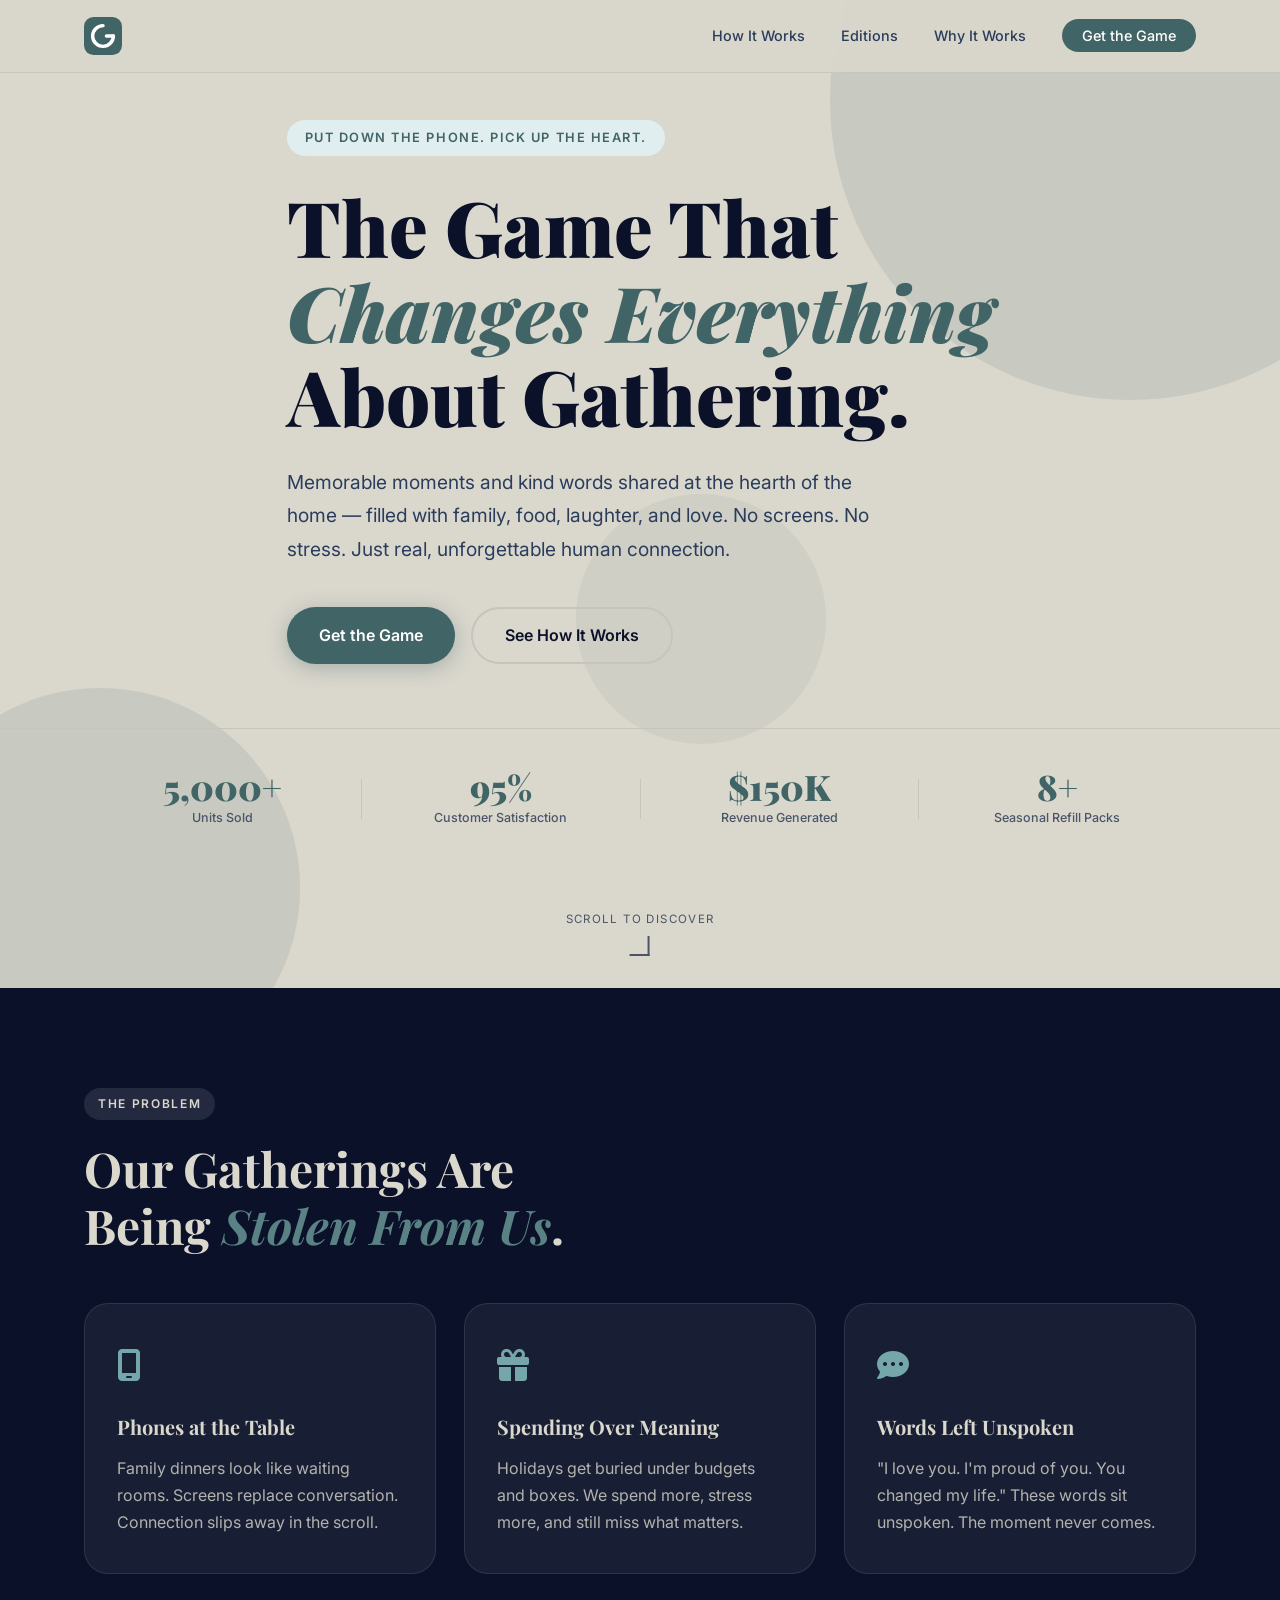
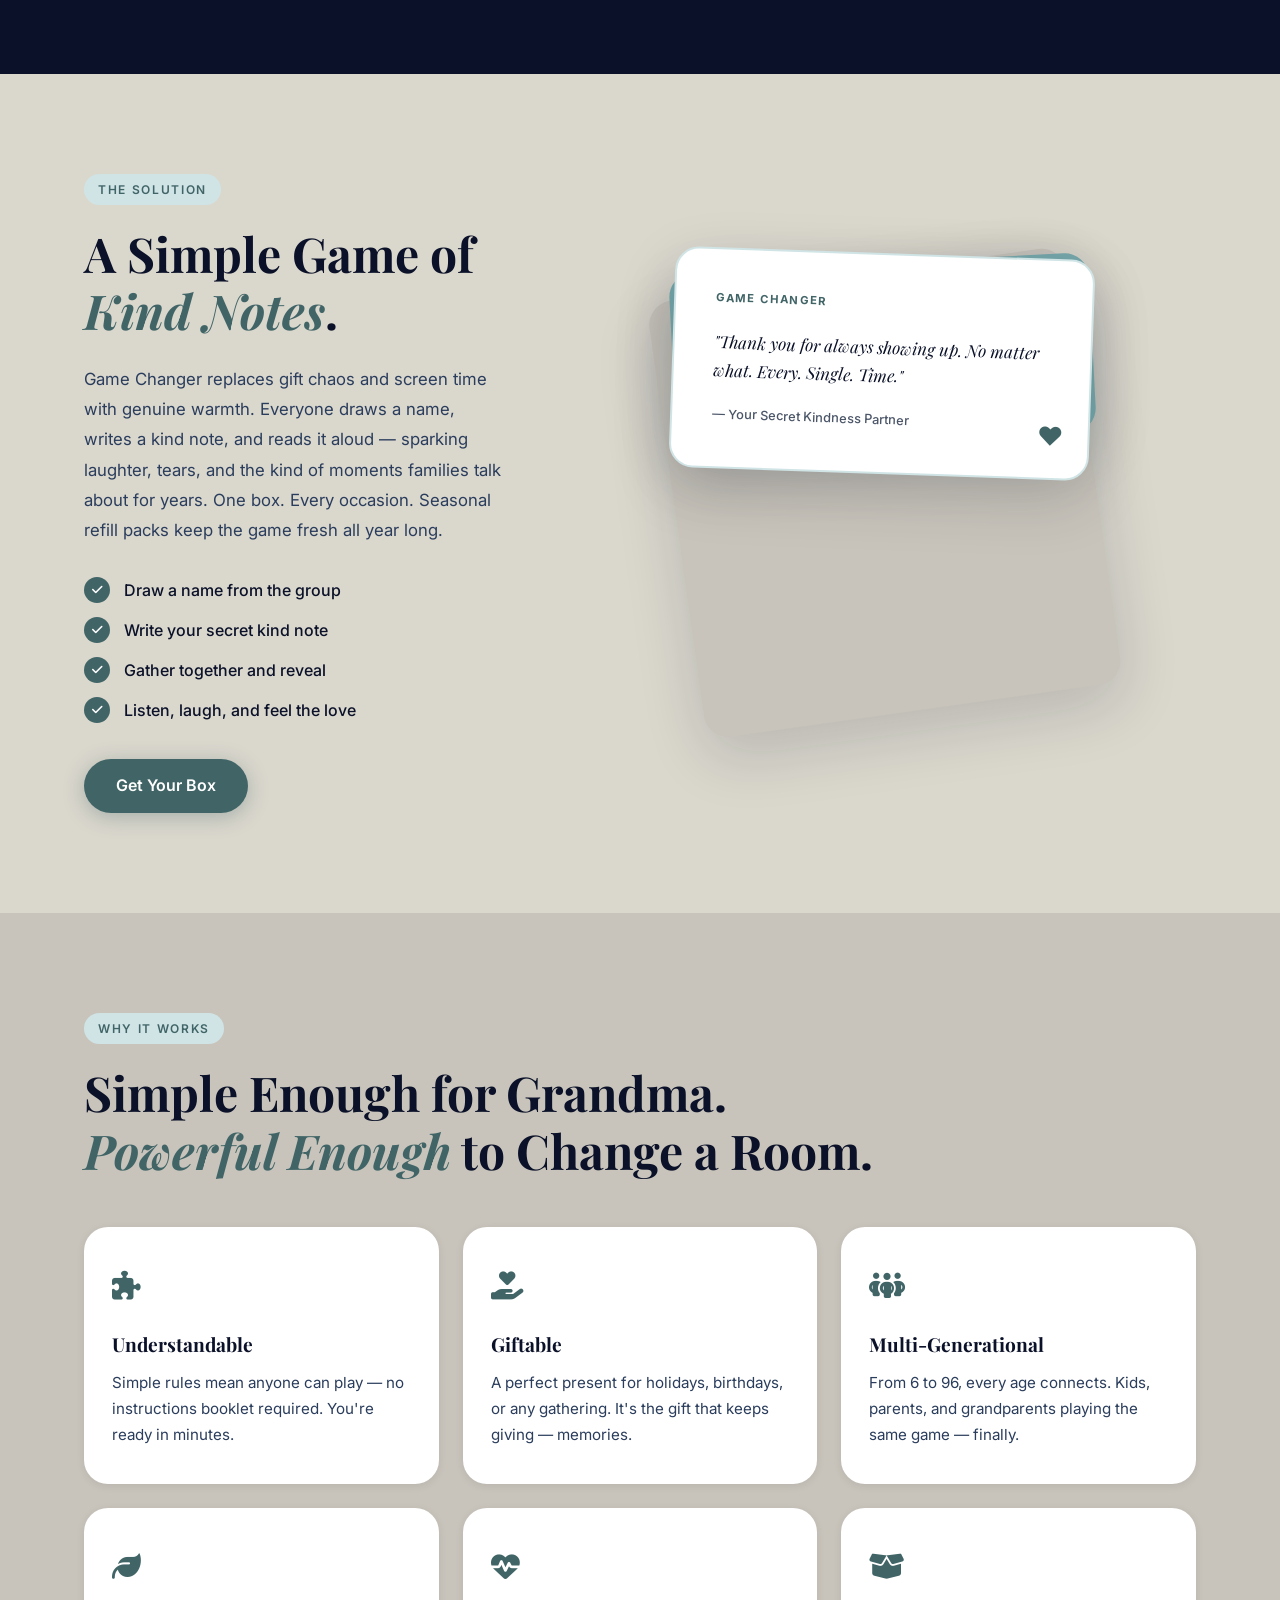
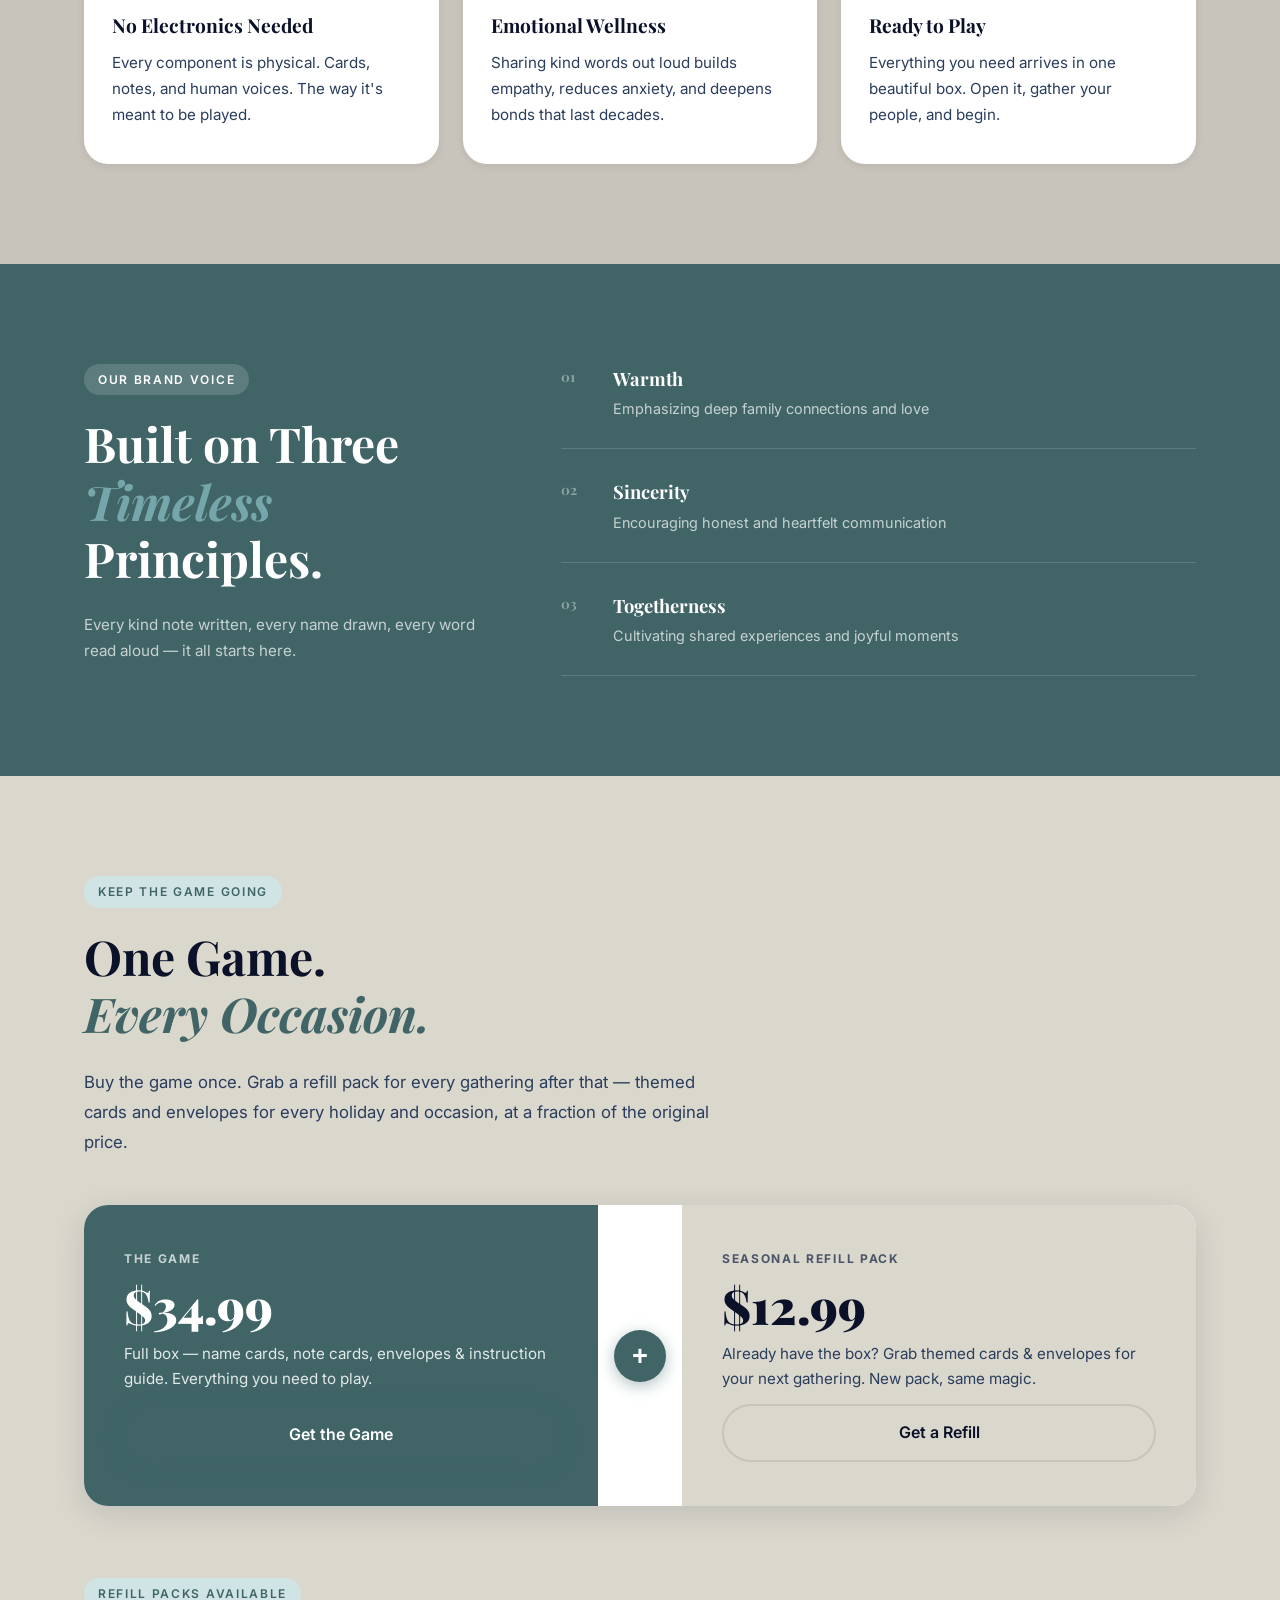
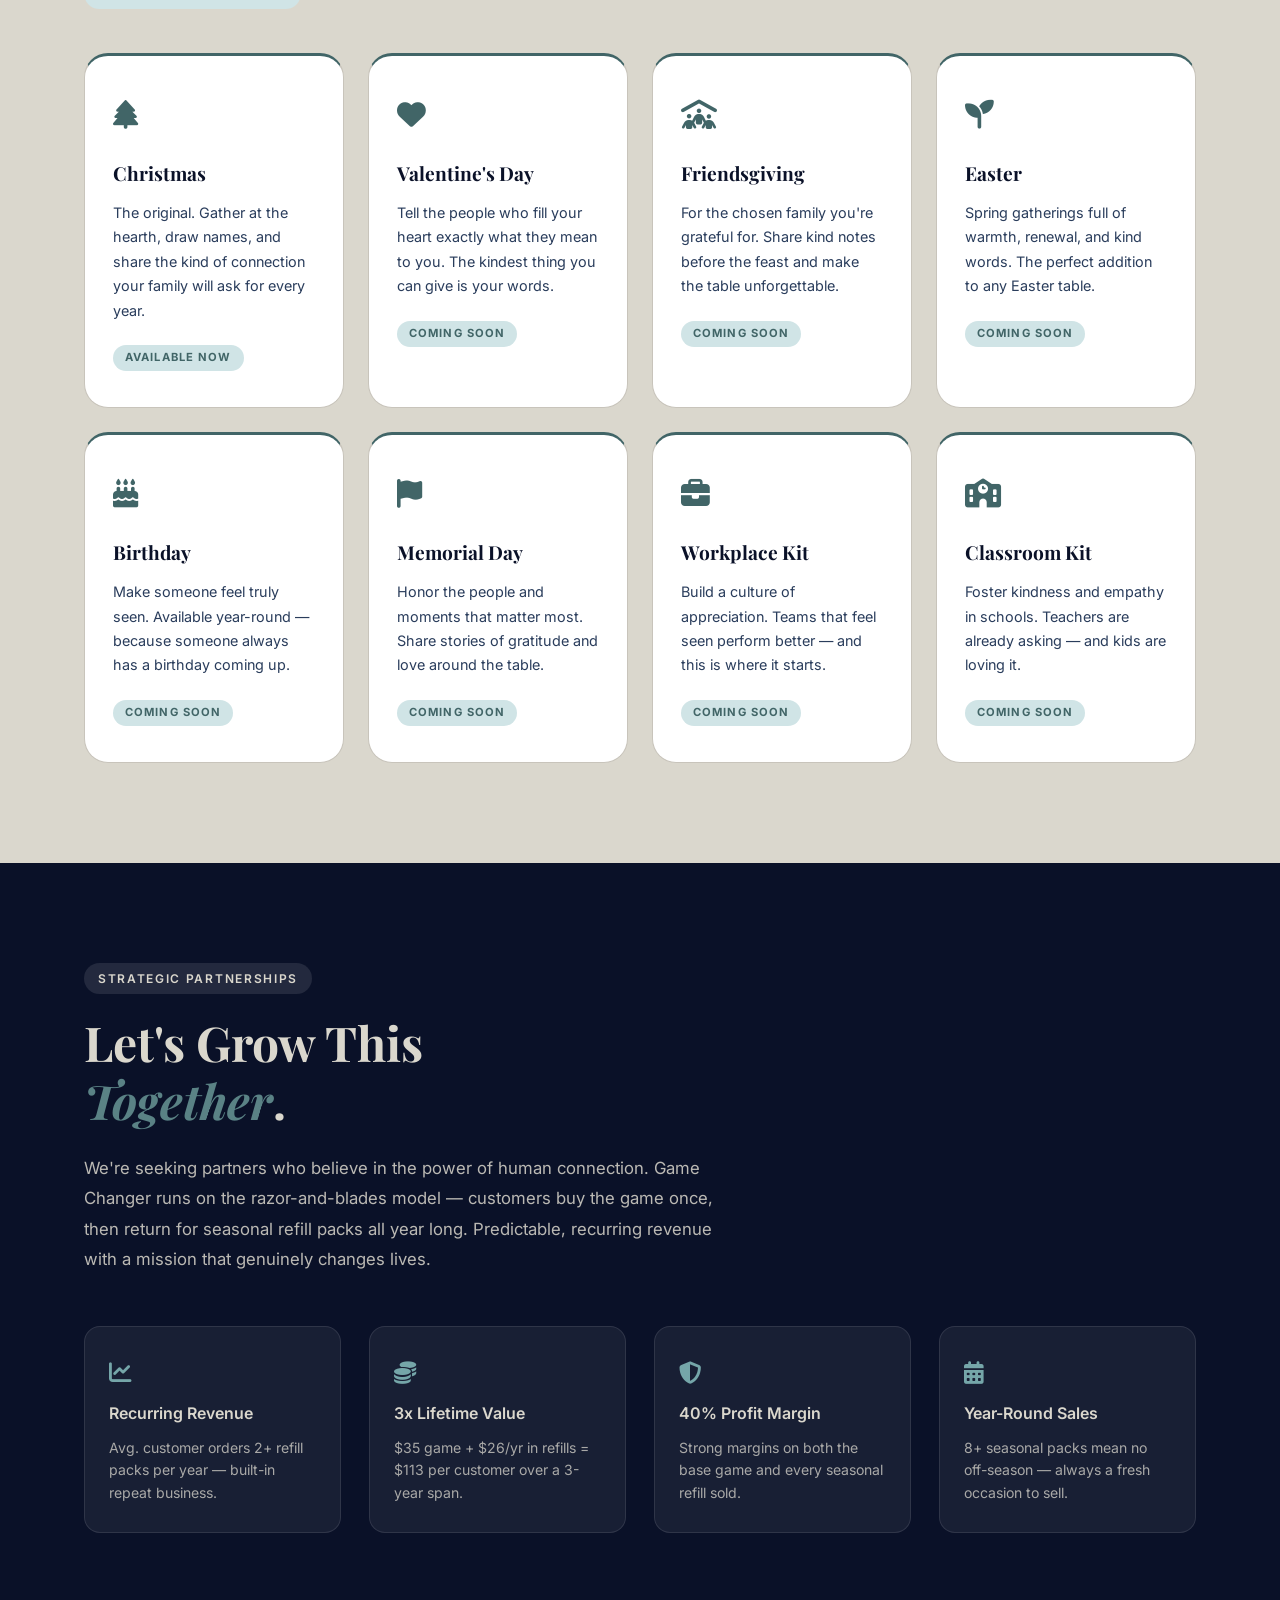
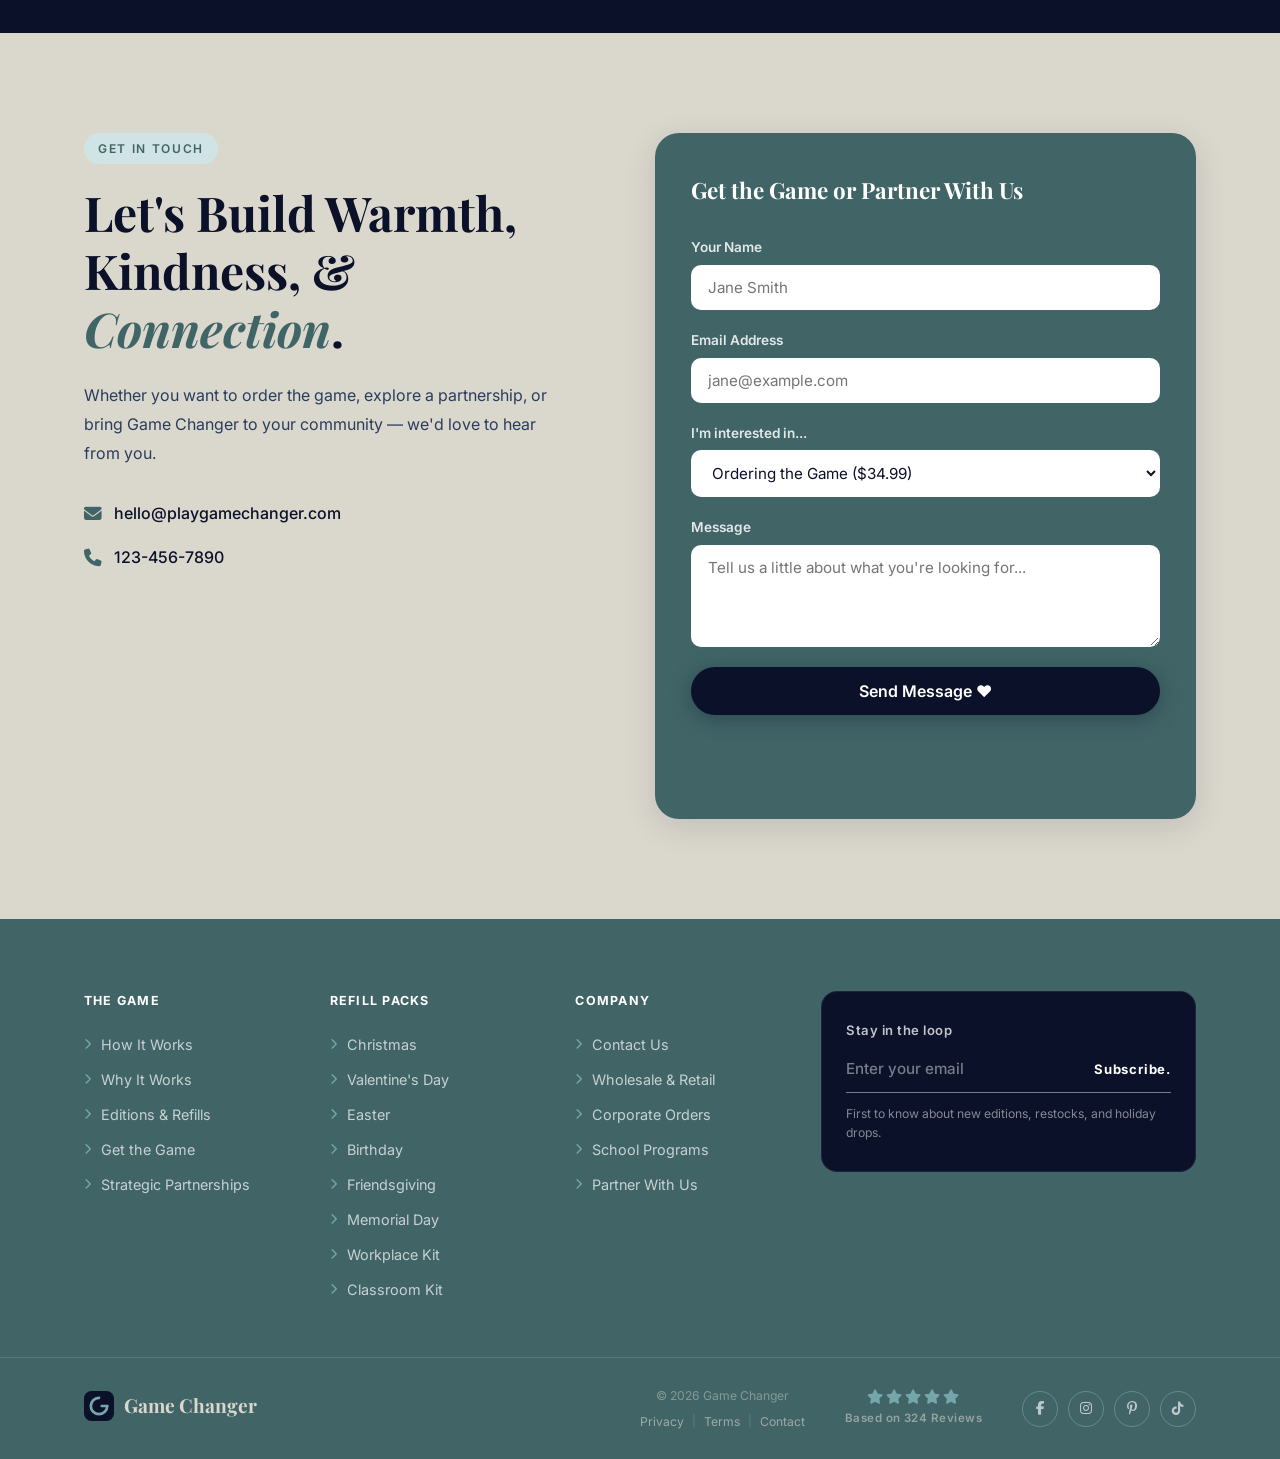
==== secret-kindness-game/index.html @ 2bcafa1f "Fix hero stats full-width + bounce arrow direction - Stats moved outside hero-content into hero-stat" ====
<!DOCTYPE html>
<html lang="en">
<head>
  <meta charset="UTF-8" />
  <meta name="viewport" content="width=device-width, initial-scale=1.0" />
  <title>Game Changer — The Family Kindness Game</title>
  <meta name="description" content="Game Changer puts down the phone and picks up the heart. Families draw names and share kind notes aloud — bringing back real human connection at Christmas, Valentine's Day, Easter, and beyond." />
  <link rel="preconnect" href="https://fonts.googleapis.com" />
  <link rel="preconnect" href="https://fonts.gstatic.com" crossorigin />
  <link href="https://fonts.googleapis.com/css2?family=Playfair+Display:ital,wght@0,400;0,700;0,900;1,400&family=Inter:wght@300;400;500;600&display=swap" rel="stylesheet" />
  <link rel="stylesheet" href="style.css" />
  <link rel="stylesheet" href="https://cdnjs.cloudflare.com/ajax/libs/font-awesome/6.5.1/css/all.min.css" crossorigin="anonymous" referrerpolicy="no-referrer" />
</head>
<body>

  <!-- NAV -->
  <nav class="nav" id="nav">
    <div class="nav-inner">
      <a href="#" class="nav-logo" aria-label="Game Changer — Home">
        <svg width="38" height="38" viewBox="0 0 44 44" fill="none" aria-hidden="true">
          <rect width="44" height="44" rx="11" fill="#416567"/>
          <path d="M 22 10 A 12 12 0 1 0 34 22" fill="none" stroke="white" stroke-width="4" stroke-linecap="round"/>
          <line x1="34" y1="22" x2="26" y2="22" stroke="white" stroke-width="4" stroke-linecap="round"/>
        </svg>
      </a>
      <ul class="nav-links">
        <li><a href="#how-it-works">How It Works</a></li>
        <li><a href="#editions">Editions</a></li>
        <li><a href="#why">Why It Works</a></li>
        <li><a href="#contact" class="nav-cta">Get the Game</a></li>
      </ul>
      <button class="nav-hamburger" id="hamburger" aria-label="Open menu">
        <span></span><span></span><span></span>
      </button>
    </div>
    <div class="nav-mobile" id="mobileMenu">
      <a href="#how-it-works">How It Works</a>
      <a href="#editions">Editions</a>
      <a href="#why">Why It Works</a>
      <a href="#contact">Get the Game</a>
    </div>
  </nav>

  <!-- HERO -->
  <section class="hero">
    <div class="hero-bg">
      <div class="hero-shape shape-1"></div>
      <div class="hero-shape shape-2"></div>
      <div class="hero-shape shape-3"></div>
    </div>
    <div class="container hero-content">
      <div class="hero-badge">Put down the phone. Pick up the heart.</div>
      <h1 class="hero-headline">
        The Game That<br />
        <em>Changes Everything</em><br />
        About Gathering.
      </h1>
      <p class="hero-sub">
        Memorable moments and kind words shared at the hearth of the home —
        filled with family, food, laughter, and love. No screens. No stress.
        Just real, unforgettable human connection.
      </p>
      <div class="hero-actions">
        <a href="#contact" class="btn btn-primary">Get the Game</a>
        <a href="#how-it-works" class="btn btn-ghost">See How It Works</a>
      </div>
    </div>
    <div class="hero-stats-bar">
      <div class="container">
        <div class="hero-stats">
          <div class="stat">
            <span class="stat-num">5,000+</span>
            <span class="stat-label">Units Sold</span>
          </div>
          <div class="stat-divider"></div>
          <div class="stat">
            <span class="stat-num">95%</span>
            <span class="stat-label">Customer Satisfaction</span>
          </div>
          <div class="stat-divider"></div>
          <div class="stat">
            <span class="stat-num">$150K</span>
            <span class="stat-label">Revenue Generated</span>
          </div>
          <div class="stat-divider"></div>
          <div class="stat">
            <span class="stat-num">8+</span>
            <span class="stat-label">Seasonal Refill Packs</span>
          </div>
        </div>
      </div>
    </div>
    <div class="hero-scroll-hint">
      <span>Scroll to discover</span>
      <div class="scroll-arrow"></div>
    </div>
  </section>

  <!-- PROBLEM -->
  <section class="problem" id="problem">
    <div class="container">
      <div class="section-label">The Problem</div>
      <h2 class="section-title">Our Gatherings Are<br />Being <em>Stolen From Us</em>.</h2>
      <div class="problem-grid">
        <div class="problem-card">
          <div class="problem-icon"><i class="fa-solid fa-mobile-screen" aria-hidden="true"></i></div>
          <h3>Phones at the Table</h3>
          <p>Family dinners look like waiting rooms. Screens replace conversation. Connection slips away in the scroll.</p>
        </div>
        <div class="problem-card">
          <div class="problem-icon"><i class="fa-solid fa-gift" aria-hidden="true"></i></div>
          <h3>Spending Over Meaning</h3>
          <p>Holidays get buried under budgets and boxes. We spend more, stress more, and still miss what matters.</p>
        </div>
        <div class="problem-card">
          <div class="problem-icon"><i class="fa-solid fa-comment-dots" aria-hidden="true"></i></div>
          <h3>Words Left Unspoken</h3>
          <p>"I love you. I'm proud of you. You changed my life." These words sit unspoken. The moment never comes.</p>
        </div>
      </div>
    </div>
  </section>

  <!-- SOLUTION -->
  <section class="solution" id="how-it-works">
    <div class="container">
      <div class="solution-inner">
        <div class="solution-text">
          <div class="section-label">The Solution</div>
          <h2 class="section-title">A Simple Game of<br /><em>Kind Notes</em>.</h2>
          <p class="solution-desc">
            Game Changer replaces gift chaos and screen time with genuine warmth.
            Everyone draws a name, writes a kind note, and reads it aloud —
            sparking laughter, tears, and the kind of moments families talk about for years.
            One box. Every occasion. Seasonal refill packs keep the game fresh all year long.
          </p>
          <ul class="solution-list">
            <li>
              <span class="check"><i class="fa-solid fa-check" aria-hidden="true"></i></span>
              <span>Draw a name from the group</span>
            </li>
            <li>
              <span class="check"><i class="fa-solid fa-check" aria-hidden="true"></i></span>
              <span>Write your secret kind note</span>
            </li>
            <li>
              <span class="check"><i class="fa-solid fa-check" aria-hidden="true"></i></span>
              <span>Gather together and reveal</span>
            </li>
            <li>
              <span class="check"><i class="fa-solid fa-check" aria-hidden="true"></i></span>
              <span>Listen, laugh, and feel the love</span>
            </li>
          </ul>
          <a href="#contact" class="btn btn-primary">Get Your Box</a>
        </div>
        <div class="solution-visual">
          <div class="card-stack">
            <div class="note-card card-back">
              <div class="note-lines">
                <div class="note-line"></div>
                <div class="note-line short"></div>
                <div class="note-line"></div>
                <div class="note-line short"></div>
              </div>
            </div>
            <div class="note-card card-mid">
              <div class="note-content">
                <p class="note-text">"You make every room brighter just by walking in. I am so proud to call you mine."</p>
                <span class="note-sig">— With Love</span>
              </div>
            </div>
            <div class="note-card card-front">
              <div class="note-header">Game Changer</div>
              <div class="note-content">
                <p class="note-text">"Thank you for always showing up. No matter what. Every. Single. Time."</p>
                <span class="note-sig">— Your Secret Kindness Partner</span>
              </div>
              <div class="note-heart">♥</div>
            </div>
          </div>
        </div>
      </div>
    </div>
  </section>

  <!-- WHY IT WORKS -->
  <section class="why" id="why">
    <div class="container">
      <div class="section-label">Why It Works</div>
      <h2 class="section-title">Simple Enough for Grandma.<br /><em>Powerful Enough</em> to Change a Room.</h2>
      <div class="why-grid">
        <div class="why-card">
          <div class="why-icon"><i class="fa-solid fa-puzzle-piece" aria-hidden="true"></i></div>
          <h3>Understandable</h3>
          <p>Simple rules mean anyone can play — no instructions booklet required. You're ready in minutes.</p>
        </div>
        <div class="why-card">
          <div class="why-icon"><i class="fa-solid fa-hand-holding-heart" aria-hidden="true"></i></div>
          <h3>Giftable</h3>
          <p>A perfect present for holidays, birthdays, or any gathering. It's the gift that keeps giving — memories.</p>
        </div>
        <div class="why-card">
          <div class="why-icon"><i class="fa-solid fa-people-group" aria-hidden="true"></i></div>
          <h3>Multi-Generational</h3>
          <p>From 6 to 96, every age connects. Kids, parents, and grandparents playing the same game — finally.</p>
        </div>
        <div class="why-card">
          <div class="why-icon"><i class="fa-solid fa-leaf" aria-hidden="true"></i></div>
          <h3>No Electronics Needed</h3>
          <p>Every component is physical. Cards, notes, and human voices. The way it's meant to be played.</p>
        </div>
        <div class="why-card">
          <div class="why-icon"><i class="fa-solid fa-heart-pulse" aria-hidden="true"></i></div>
          <h3>Emotional Wellness</h3>
          <p>Sharing kind words out loud builds empathy, reduces anxiety, and deepens bonds that last decades.</p>
        </div>
        <div class="why-card">
          <div class="why-icon"><i class="fa-solid fa-box-open" aria-hidden="true"></i></div>
          <h3>Ready to Play</h3>
          <p>Everything you need arrives in one beautiful box. Open it, gather your people, and begin.</p>
        </div>
      </div>
    </div>
  </section>

  <!-- BRAND VALUES -->
  <section class="values">
    <div class="container">
      <div class="values-inner">
        <div class="values-text">
          <div class="section-label">Our Brand Voice</div>
          <h2 class="section-title">Built on Three<br /><em>Timeless</em> Principles.</h2>
          <p class="values-sub">Every kind note written, every name drawn, every word read aloud — it all starts here.</p>
        </div>
        <div class="values-list">
          <div class="value-item">
            <span class="value-num">01</span>
            <div>
              <h4>Warmth</h4>
              <p>Emphasizing deep family connections and love</p>
            </div>
          </div>
          <div class="value-item">
            <span class="value-num">02</span>
            <div>
              <h4>Sincerity</h4>
              <p>Encouraging honest and heartfelt communication</p>
            </div>
          </div>
          <div class="value-item">
            <span class="value-num">03</span>
            <div>
              <h4>Togetherness</h4>
              <p>Cultivating shared experiences and joyful moments</p>
            </div>
          </div>
        </div>
      </div>
    </div>
  </section>

  <!-- REFILL PACKS -->
  <section class="editions" id="editions">
    <div class="container">
      <div class="section-label">Keep the Game Going</div>
      <h2 class="section-title">One Game.<br /><em>Every Occasion.</em></h2>
      <p class="editions-intro">Buy the game once. Grab a refill pack for every gathering after that — themed cards and envelopes for every holiday and occasion, at a fraction of the original price.</p>
      <div class="refill-model">
        <div class="refill-tier">
          <div class="refill-tier-label">The Game</div>
          <div class="refill-tier-price">$34.99</div>
          <p>Full box — name cards, note cards, envelopes &amp; instruction guide. Everything you need to play.</p>
          <a href="#contact" class="btn btn-primary">Get the Game</a>
        </div>
        <button class="refill-divider" aria-label="One game, all the seasons" tabindex="0"><span class="plus-icon">+</span></button>
        <div class="refill-tier">
          <div class="refill-tier-label">Seasonal Refill Pack</div>
          <div class="refill-tier-price">$12.99</div>
          <p>Already have the box? Grab themed cards &amp; envelopes for your next gathering. New pack, same magic.</p>
          <a href="#contact" class="btn btn-ghost">Get a Refill</a>
        </div>
      </div>
      <div class="section-label" style="margin-top: 56px;">Refill Packs Available</div>
      <div class="editions-grid" style="margin-top: 24px;">

        <div class="edition-card edition-christmas">
          <div class="edition-icon"><i class="fa-solid fa-tree" aria-hidden="true"></i></div>
          <h3>Christmas</h3>
          <p>The original. Gather at the hearth, draw names, and share the kind of connection your family will ask for every year.</p>
          <span class="edition-tag edition-tag-live">Available Now</span>
        </div>

        <div class="edition-card edition-valentine">
          <div class="edition-icon"><i class="fa-solid fa-heart" aria-hidden="true"></i></div>
          <h3>Valentine's Day</h3>
          <p>Tell the people who fill your heart exactly what they mean to you. The kindest thing you can give is your words.</p>
          <span class="edition-tag">Coming Soon</span>
        </div>

        <div class="edition-card edition-galentine">
          <div class="edition-icon"><i class="fa-solid fa-people-roof" aria-hidden="true"></i></div>
          <h3>Friendsgiving</h3>
          <p>For the chosen family you're grateful for. Share kind notes before the feast and make the table unforgettable.</p>
          <span class="edition-tag">Coming Soon</span>
        </div>

        <div class="edition-card edition-easter">
          <div class="edition-icon"><i class="fa-solid fa-seedling" aria-hidden="true"></i></div>
          <h3>Easter</h3>
          <p>Spring gatherings full of warmth, renewal, and kind words. The perfect addition to any Easter table.</p>
          <span class="edition-tag">Coming Soon</span>
        </div>

        <div class="edition-card edition-birthday">
          <div class="edition-icon"><i class="fa-solid fa-cake-candles" aria-hidden="true"></i></div>
          <h3>Birthday</h3>
          <p>Make someone feel truly seen. Available year-round — because someone always has a birthday coming up.</p>
          <span class="edition-tag">Coming Soon</span>
        </div>

        <div class="edition-card edition-memorial">
          <div class="edition-icon"><i class="fa-solid fa-flag" aria-hidden="true"></i></div>
          <h3>Memorial Day</h3>
          <p>Honor the people and moments that matter most. Share stories of gratitude and love around the table.</p>
          <span class="edition-tag">Coming Soon</span>
        </div>

        <div class="edition-card edition-workplace">
          <div class="edition-icon"><i class="fa-solid fa-briefcase" aria-hidden="true"></i></div>
          <h3>Workplace Kit</h3>
          <p>Build a culture of appreciation. Teams that feel seen perform better — and this is where it starts.</p>
          <span class="edition-tag">Coming Soon</span>
        </div>

        <div class="edition-card edition-classroom">
          <div class="edition-icon"><i class="fa-solid fa-school" aria-hidden="true"></i></div>
          <h3>Classroom Kit</h3>
          <p>Foster kindness and empathy in schools. Teachers are already asking — and kids are loving it.</p>
          <span class="edition-tag">Coming Soon</span>
        </div>

      </div>
    </div>
  </section>

  <!-- PARTNERSHIP -->
  <section class="partnership">
    <div class="container">
      <div class="partnership-inner">
        <div class="section-label">Strategic Partnerships</div>
        <h2 class="section-title">Let's Grow This<br /><em>Together</em>.</h2>
        <p class="partnership-desc">
          We're seeking partners who believe in the power of human connection.
          Game Changer runs on the razor-and-blades model — customers buy the game once,
          then return for seasonal refill packs all year long. Predictable, recurring revenue
          with a mission that genuinely changes lives.
        </p>
        <div class="partner-reasons">
          <div class="reason">
            <span class="reason-icon"><i class="fa-solid fa-chart-line" aria-hidden="true"></i></span>
            <strong>Recurring Revenue</strong>
            <p>Avg. customer orders 2+ refill packs per year — built-in repeat business.</p>
          </div>
          <div class="reason">
            <span class="reason-icon"><i class="fa-solid fa-coins" aria-hidden="true"></i></span>
            <strong>3x Lifetime Value</strong>
            <p>$35 game + $26/yr in refills = $113 per customer over a 3-year span.</p>
          </div>
          <div class="reason">
            <span class="reason-icon"><i class="fa-solid fa-shield-halved" aria-hidden="true"></i></span>
            <strong>40% Profit Margin</strong>
            <p>Strong margins on both the base game and every seasonal refill sold.</p>
          </div>
          <div class="reason">
            <span class="reason-icon"><i class="fa-solid fa-calendar-days" aria-hidden="true"></i></span>
            <strong>Year-Round Sales</strong>
            <p>8+ seasonal packs mean no off-season — always a fresh occasion to sell.</p>
          </div>
        </div>
      </div>
    </div>
  </section>

  <!-- CONTACT / CTA -->
  <section class="contact" id="contact">
    <div class="container">
      <div class="contact-inner">
        <div class="contact-left">
          <div class="section-label">Get in Touch</div>
          <h2 class="section-title">Let's Build Warmth,<br />Kindness, &amp; <em>Connection</em>.</h2>
          <p>
            Whether you want to order the game, explore a partnership, or bring
            Game Changer to your community — we'd love to hear from you.
          </p>
          <div class="contact-info">
            <div class="contact-item">
              <span class="contact-icon"><i class="fa-solid fa-envelope" aria-hidden="true"></i></span>
              <a href="mailto:hello@playgamechanger.com">hello@playgamechanger.com</a>
            </div>
            <div class="contact-item">
              <span class="contact-icon"><i class="fa-solid fa-phone" aria-hidden="true"></i></span>
              <a href="tel:+11234567890">123-456-7890</a>
            </div>
          </div>
        </div>
        <div class="contact-right">
          <form class="contact-form" onsubmit="handleSubmit(event)">
            <h3>Get the Game or Partner With Us</h3>
            <div class="form-group">
              <label for="name">Your Name</label>
              <input type="text" id="name" name="name" placeholder="Jane Smith" required />
            </div>
            <div class="form-group">
              <label for="email">Email Address</label>
              <input type="email" id="email" name="email" placeholder="jane@example.com" required />
            </div>
            <div class="form-group">
              <label for="interest">I'm interested in...</label>
              <select id="interest" name="interest">
                <option value="order-game">Ordering the Game ($34.99)</option>
                <option value="order-refill-christmas">Christmas Refill Pack</option>
                <option value="order-refill-valentine">Valentine's Day Refill Pack</option>
                <option value="order-refill-birthday">Birthday Refill Pack</option>
                <option value="partner">Partnership / Investment Opportunity</option>
                <option value="wholesale">Wholesale / Boutique Retail</option>
                <option value="classroom">Classroom / School Kit</option>
                <option value="corporate">Corporate &amp; Workplace</option>
                <option value="other">Something Else</option>
              </select>
            </div>
            <div class="form-group">
              <label for="message">Message</label>
              <textarea id="message" name="message" rows="4" placeholder="Tell us a little about what you're looking for..."></textarea>
            </div>
            <button type="submit" class="btn btn-primary btn-full">Send Message ♥</button>
            <p class="form-note" id="formNote"></p>
          </form>
        </div>
      </div>
    </div>
  </section>

  <!-- FOOTER -->
  <footer class="footer">
    <div class="footer-top">
      <div class="container footer-top-inner">

        <div class="footer-col">
          <h4 class="footer-col-title">The Game</h4>
          <ul class="footer-col-links">
            <li><a href="#how-it-works"><i class="fa-solid fa-chevron-right" aria-hidden="true"></i> How It Works</a></li>
            <li><a href="#why"><i class="fa-solid fa-chevron-right" aria-hidden="true"></i> Why It Works</a></li>
            <li><a href="#editions"><i class="fa-solid fa-chevron-right" aria-hidden="true"></i> Editions &amp; Refills</a></li>
            <li><a href="#contact"><i class="fa-solid fa-chevron-right" aria-hidden="true"></i> Get the Game</a></li>
            <li><a href="#contact"><i class="fa-solid fa-chevron-right" aria-hidden="true"></i> Strategic Partnerships</a></li>
          </ul>
        </div>

        <div class="footer-col">
          <h4 class="footer-col-title">Refill Packs</h4>
          <ul class="footer-col-links">
            <li><a href="#editions"><i class="fa-solid fa-chevron-right" aria-hidden="true"></i> Christmas</a></li>
            <li><a href="#editions"><i class="fa-solid fa-chevron-right" aria-hidden="true"></i> Valentine's Day</a></li>
            <li><a href="#editions"><i class="fa-solid fa-chevron-right" aria-hidden="true"></i> Easter</a></li>
            <li><a href="#editions"><i class="fa-solid fa-chevron-right" aria-hidden="true"></i> Birthday</a></li>
            <li><a href="#editions"><i class="fa-solid fa-chevron-right" aria-hidden="true"></i> Friendsgiving</a></li>
            <li><a href="#editions"><i class="fa-solid fa-chevron-right" aria-hidden="true"></i> Memorial Day</a></li>
            <li><a href="#editions"><i class="fa-solid fa-chevron-right" aria-hidden="true"></i> Workplace Kit</a></li>
            <li><a href="#editions"><i class="fa-solid fa-chevron-right" aria-hidden="true"></i> Classroom Kit</a></li>
          </ul>
        </div>

        <div class="footer-col">
          <h4 class="footer-col-title">Company</h4>
          <ul class="footer-col-links">
            <li><a href="#contact"><i class="fa-solid fa-chevron-right" aria-hidden="true"></i> Contact Us</a></li>
            <li><a href="#contact"><i class="fa-solid fa-chevron-right" aria-hidden="true"></i> Wholesale &amp; Retail</a></li>
            <li><a href="#contact"><i class="fa-solid fa-chevron-right" aria-hidden="true"></i> Corporate Orders</a></li>
            <li><a href="#contact"><i class="fa-solid fa-chevron-right" aria-hidden="true"></i> School Programs</a></li>
            <li><a href="#contact"><i class="fa-solid fa-chevron-right" aria-hidden="true"></i> Partner With Us</a></li>
          </ul>
        </div>

        <div class="footer-col">
          <div class="footer-newsletter">
            <p class="footer-newsletter-label">Stay in the loop</p>
            <div class="footer-newsletter-form">
              <input type="email" placeholder="Enter your email" class="footer-newsletter-input" aria-label="Email address for newsletter" />
              <button class="footer-newsletter-btn" type="button">Subscribe.</button>
            </div>
            <p class="footer-newsletter-note">First to know about new editions, restocks, and holiday drops.</p>
          </div>
        </div>

      </div>
    </div>

    <div class="footer-bottom">
      <div class="container footer-bottom-inner">
        <div class="footer-bottom-brand">
          <div class="footer-logo-lockup">
            <svg width="30" height="30" viewBox="0 0 44 44" fill="none" aria-hidden="true">
              <rect width="44" height="44" rx="11" fill="#0A1128"/>
              <path d="M 22 10 A 12 12 0 1 0 34 22" fill="none" stroke="#75A6A9" stroke-width="4" stroke-linecap="round"/>
              <line x1="34" y1="22" x2="26" y2="22" stroke="#75A6A9" stroke-width="4" stroke-linecap="round"/>
            </svg>
            <span class="footer-logo">Game Changer</span>
          </div>
        </div>
        <div class="footer-bottom-legal">
          <p>© 2026 Game Changer</p>
          <div class="footer-legal-links">
            <a href="#">Privacy</a><span aria-hidden="true">|</span>
            <a href="#">Terms</a><span aria-hidden="true">|</span>
            <a href="#contact">Contact</a>
          </div>
        </div>
        <div class="footer-stars">
          <div class="footer-stars-row">
            <i class="fa-solid fa-star" aria-hidden="true"></i>
            <i class="fa-solid fa-star" aria-hidden="true"></i>
            <i class="fa-solid fa-star" aria-hidden="true"></i>
            <i class="fa-solid fa-star" aria-hidden="true"></i>
            <i class="fa-solid fa-star" aria-hidden="true"></i>
          </div>
          <span class="footer-stars-label">Based on 324 Reviews</span>
        </div>
        <div class="footer-social">
          <a href="#" aria-label="Facebook"><i class="fa-brands fa-facebook-f" aria-hidden="true"></i></a>
          <a href="#" aria-label="Instagram"><i class="fa-brands fa-instagram" aria-hidden="true"></i></a>
          <a href="#" aria-label="Pinterest"><i class="fa-brands fa-pinterest-p" aria-hidden="true"></i></a>
          <a href="#" aria-label="TikTok"><i class="fa-brands fa-tiktok" aria-hidden="true"></i></a>
        </div>
      </div>
    </div>
  </footer>

  <script src="app.js"></script>
</body>
</html>
---- secret-kindness-game/style.css ----
/* =============================================
   GAME CHANGER — Main Stylesheet
   ============================================= */

:root {
  --cream:       #dad7cd;
  --cream-dark:  #c8c4bb;
  --orange:      #416567;
  --orange-light:#5a8285;
  --orange-pale: #d0e4e6;
  --green:       #416567;
  --green-light: #75A6A9;
  --green-pale:  #e0eef0;
  --brown:       #0A1128;
  --brown-mid:   #2a3d5c;
  --warm-gray:   #4a5568;
  --white:       #FFFFFF;
  --shadow-sm:   0 2px 8px rgba(10,17,40,0.08);
  --shadow-md:   0 8px 32px rgba(10,17,40,0.12);
  --shadow-lg:   0 20px 60px rgba(10,17,40,0.16);
  --radius:      16px;
  --radius-lg:   24px;
  --font-serif:  'Playfair Display', Georgia, serif;
  --font-sans:   'Inter', system-ui, sans-serif;
}

*, *::before, *::after { box-sizing: border-box; margin: 0; padding: 0; }

html { scroll-behavior: smooth; }

body {
  font-family: var(--font-sans);
  background: var(--cream);
  color: var(--brown);
  line-height: 1.6;
  overflow-x: hidden;
}

/* ---- UTILITIES ---- */
.container {
  max-width: 1160px;
  margin: 0 auto;
  padding: 0 24px;
}

.section-label {
  display: inline-block;
  font-size: 0.75rem;
  font-weight: 600;
  letter-spacing: 0.14em;
  text-transform: uppercase;
  color: var(--orange);
  background: var(--orange-pale);
  padding: 6px 14px;
  border-radius: 100px;
  margin-bottom: 20px;
}

.section-title {
  font-family: var(--font-serif);
  font-size: clamp(2rem, 4vw, 3rem);
  font-weight: 700;
  line-height: 1.2;
  color: var(--brown);
  margin-bottom: 24px;
}

.section-title em {
  font-style: italic;
  color: var(--green);
}

.btn {
  display: inline-flex;
  align-items: center;
  justify-content: center;
  gap: 8px;
  padding: 14px 32px;
  border-radius: 100px;
  font-family: var(--font-sans);
  font-size: 1rem;
  font-weight: 600;
  text-decoration: none;
  cursor: pointer;
  border: none;
  transition: all 0.2s ease;
}

.btn-primary {
  background: var(--orange);
  color: var(--white);
  box-shadow: 0 4px 20px rgba(65,101,103,0.35);
}
.btn-primary:hover {
  background: var(--orange-light);
  transform: translateY(-2px);
  box-shadow: 0 8px 28px rgba(65,101,103,0.45);
}

.btn-ghost {
  background: transparent;
  color: var(--brown);
  border: 2px solid var(--cream-dark);
}
.btn-ghost:hover {
  background: var(--cream-dark);
  border-color: var(--brown-mid);
}

.btn-full { width: 100%; }

/* ---- NAVIGATION ---- */
.nav {
  position: fixed;
  top: 0;
  left: 0;
  right: 0;
  z-index: 100;
  background: rgba(218,215,205,0.92);
  backdrop-filter: blur(12px);
  border-bottom: 1px solid rgba(10,17,40,0.08);
  transition: box-shadow 0.2s;
}
.nav.scrolled { box-shadow: var(--shadow-md); }

.nav-inner {
  max-width: 1160px;
  margin: 0 auto;
  padding: 0 24px;
  height: 72px;
  display: flex;
  align-items: center;
  justify-content: space-between;
}

.nav-logo {
  display: flex;
  align-items: center;
  gap: 10px;
  font-family: var(--font-serif);
  font-size: 1.1rem;
  font-weight: 700;
  color: var(--brown);
  text-decoration: none;
}
.logo-icon { display: block; flex-shrink: 0; }

.footer-logo-lockup {
  display: flex;
  align-items: center;
  gap: 10px;
  margin-bottom: 6px;
}

.nav-links {
  display: flex;
  list-style: none;
  gap: 36px;
  align-items: center;
}
.nav-links a {
  text-decoration: none;
  font-size: 0.9rem;
  font-weight: 500;
  color: var(--brown-mid);
  transition: color 0.2s;
}
.nav-links a:hover { color: var(--orange); }

.nav-cta {
  background: var(--orange) !important;
  color: var(--white) !important;
  padding: 8px 20px;
  border-radius: 100px;
}
.nav-cta:hover { opacity: 0.9; }

.nav-hamburger {
  display: none;
  flex-direction: column;
  gap: 5px;
  background: none;
  border: none;
  cursor: pointer;
  padding: 4px;
}
.nav-hamburger span {
  display: block;
  width: 24px;
  height: 2px;
  background: var(--brown);
  border-radius: 2px;
  transition: all 0.2s;
}

.nav-mobile {
  display: none;
  flex-direction: column;
  padding: 16px 24px 20px;
  gap: 16px;
  border-top: 1px solid var(--cream-dark);
}
.nav-mobile a {
  text-decoration: none;
  font-weight: 500;
  color: var(--brown);
  padding: 4px 0;
}
.nav-mobile.open { display: flex; }

/* ---- HERO ---- */
.hero {
  position: relative;
  min-height: 100vh;
  display: flex;
  flex-direction: column;
  justify-content: center;
  padding: 120px 0 80px;
  overflow: hidden;
}

.hero-bg {
  position: absolute;
  inset: 0;
  pointer-events: none;
}

.hero-shape {
  position: absolute;
  border-radius: 50%;
  opacity: 0.12;
}
.shape-1 {
  width: 600px; height: 600px;
  background: var(--orange);
  top: -200px; right: -150px;
}
.shape-2 {
  width: 400px; height: 400px;
  background: var(--green);
  bottom: -100px; left: -100px;
}
.shape-3 {
  width: 250px; height: 250px;
  background: var(--orange);
  top: 50%; left: 45%;
  opacity: 0.07;
}

.hero-content {
  position: relative;
  z-index: 1;
  max-width: 800px;
}

.hero-badge {
  display: inline-block;
  font-size: 0.8rem;
  font-weight: 600;
  letter-spacing: 0.12em;
  text-transform: uppercase;
  color: var(--green);
  background: var(--green-pale);
  padding: 8px 18px;
  border-radius: 100px;
  margin-bottom: 28px;
}

.hero-headline {
  font-family: var(--font-serif);
  font-size: clamp(2.8rem, 6vw, 5rem);
  font-weight: 900;
  line-height: 1.1;
  color: var(--brown);
  margin-bottom: 28px;
}
.hero-headline em {
  font-style: italic;
  color: var(--green);
}

.hero-sub {
  font-size: clamp(1rem, 2vw, 1.2rem);
  color: var(--brown-mid);
  max-width: 600px;
  margin-bottom: 40px;
  line-height: 1.75;
}

.hero-actions {
  display: flex;
  gap: 16px;
  flex-wrap: wrap;
  margin-bottom: 0;
}

.hero-stats-bar {
  position: relative;
  z-index: 1;
  width: 100%;
  border-top: 1px solid var(--cream-dark);
  margin-top: 64px;
  padding-top: 40px;
  padding-bottom: 80px;
}

.hero-stats {
  display: grid;
  grid-template-columns: 1fr auto 1fr auto 1fr auto 1fr;
  align-items: center;
  width: 100%;
}

.stat {
  display: flex;
  flex-direction: column;
  align-items: center;
  padding: 0;
}
.stat:first-child { padding-left: 0; }

.stat-num {
  font-family: var(--font-serif);
  font-size: 2.2rem;
  font-weight: 900;
  color: var(--orange);
  line-height: 1;
}
.stat-label {
  font-size: 0.78rem;
  color: var(--warm-gray);
  font-weight: 500;
  margin-top: 4px;
}

.stat-divider {
  width: 1px;
  height: 40px;
  background: var(--cream-dark);
}

.hero-scroll-hint {
  position: absolute;
  bottom: 32px;
  left: 50%;
  transform: translateX(-50%);
  display: flex;
  flex-direction: column;
  align-items: center;
  gap: 8px;
  font-size: 0.72rem;
  letter-spacing: 0.12em;
  text-transform: uppercase;
  color: var(--warm-gray);
  animation: fadeInUp 1s ease 1.5s both;
}

.scroll-arrow {
  width: 20px;
  height: 20px;
  border-right: 2px solid var(--warm-gray);
  border-bottom: 2px solid var(--warm-gray);
  animation: bounce 1.4s ease infinite;
}

@keyframes bounce {
  0%, 100% { transform: translateY(0) rotate(45deg); }
  50% { transform: translateY(7px) rotate(45deg); }
}

@keyframes fadeInUp {
  from { opacity: 0; transform: translateX(-50%) translateY(10px); }
  to   { opacity: 1; transform: translateX(-50%) translateY(0); }
}

/* ---- PROBLEM ---- */
.problem {
  padding: 100px 0;
  background: var(--brown);
}

.problem .section-label { background: rgba(255,255,255,0.1); color: var(--cream); }
.problem .section-title { color: var(--cream); }
.problem .section-title em { color: var(--orange-light); }

.problem-grid {
  display: grid;
  grid-template-columns: repeat(auto-fit, minmax(280px, 1fr));
  gap: 28px;
  margin-top: 48px;
}

.problem-card {
  background: rgba(255,255,255,0.06);
  border: 1px solid rgba(255,255,255,0.1);
  border-radius: var(--radius-lg);
  padding: 36px 32px;
  transition: transform 0.2s, background 0.2s;
}
.problem-card:hover {
  transform: translateY(-4px);
  background: rgba(255,255,255,0.1);
}

.problem-icon { font-size: 2rem; margin-bottom: 20px; color: var(--green-light); }

.problem-card h3 {
  font-family: var(--font-serif);
  font-size: 1.25rem;
  font-weight: 700;
  color: var(--cream);
  margin-bottom: 12px;
}

.problem-card p { color: rgba(218,215,205,0.8); line-height: 1.7; }

/* ---- SOLUTION ---- */
.solution {
  padding: 100px 0;
  background: var(--cream);
}

.solution-inner {
  display: grid;
  grid-template-columns: 1fr 1.5fr;
  gap: 64px;
  align-items: center;
}

.solution-desc {
  color: var(--brown-mid);
  line-height: 1.8;
  margin-bottom: 32px;
  font-size: 1.05rem;
}

.solution-list {
  list-style: none;
  display: flex;
  flex-direction: column;
  gap: 14px;
  margin-bottom: 36px;
}

.solution-list li {
  display: flex;
  align-items: center;
  gap: 14px;
  font-size: 1rem;
  color: var(--brown);
  font-weight: 500;
}

.check {
  display: flex;
  align-items: center;
  justify-content: center;
  width: 26px;
  height: 26px;
  border-radius: 50%;
  background: var(--green);
  color: white;
  font-size: 0.75rem;
  flex-shrink: 0;
}

/* Card stack visual */
.solution-visual {
  display: flex;
  justify-content: center;
  align-items: center;
  position: relative;
  height: 520px;
}

.card-stack { position: relative; width: 420px; height: 480px; }

.note-card {
  position: absolute;
  width: 420px;
  border-radius: 24px;
  padding: 40px;
  box-shadow: var(--shadow-lg);
}

.card-back {
  background: var(--cream-dark);
  transform: rotate(-8deg) translateY(20px);
  z-index: 1;
  height: 440px;
}

.card-mid {
  background: #75A6A9;
  transform: rotate(-3deg) translateY(10px);
  z-index: 2;
  border: none;
  color: var(--brown);
}

.card-front {
  background: var(--white);
  transform: rotate(2deg);
  z-index: 3;
  border: 2px solid var(--orange-pale);
}

.note-header {
  font-size: 0.7rem;
  font-weight: 700;
  letter-spacing: 0.15em;
  text-transform: uppercase;
  color: var(--orange);
  margin-bottom: 20px;
}

.note-lines {
  display: flex;
  flex-direction: column;
  gap: 14px;
  padding-top: 20px;
}
.note-line {
  height: 2px;
  background: var(--cream-dark);
  border-radius: 2px;
}
.note-line.short { width: 60%; }

.note-content { }

.note-text {
  font-family: var(--font-serif);
  font-size: 1.05rem;
  font-style: italic;
  line-height: 1.7;
  color: var(--brown);
  margin-bottom: 16px;
}

.note-sig {
  font-size: 0.8rem;
  color: var(--warm-gray);
  font-weight: 500;
}

.note-heart {
  position: absolute;
  bottom: 20px;
  right: 24px;
  font-size: 1.6rem;
  color: var(--orange);
}

/* ---- WHY IT WORKS ---- */
.why {
  padding: 100px 0;
  background: var(--cream-dark);
}

.why-grid {
  display: grid;
  grid-template-columns: repeat(auto-fit, minmax(280px, 1fr));
  gap: 24px;
  margin-top: 48px;
}

.why-card {
  background: var(--white);
  border-radius: var(--radius-lg);
  padding: 36px 28px;
  box-shadow: var(--shadow-sm);
  transition: transform 0.2s, box-shadow 0.2s;
}
.why-card:hover {
  transform: translateY(-6px);
  box-shadow: var(--shadow-md);
}

.why-icon { font-size: 1.8rem; margin-bottom: 20px; color: var(--green); }

.why-card h3 {
  font-family: var(--font-serif);
  font-size: 1.2rem;
  font-weight: 700;
  color: var(--brown);
  margin-bottom: 10px;
}
.why-card p { color: var(--brown-mid); line-height: 1.7; font-size: 0.95rem; }

/* ---- VALUES ---- */
.values {
  padding: 100px 0;
  background: var(--green);
}

.values-inner {
  display: grid;
  grid-template-columns: 1fr 1.6fr;
  gap: 80px;
  align-items: start;
}

.values .section-label { background: rgba(255,255,255,0.15); color: var(--white); }
.values .section-title { color: var(--white); }
.values .section-title em { color: var(--green-light); }

.values-sub {
  color: rgba(255,255,255,0.7);
  font-size: 0.95rem;
  line-height: 1.7;
  margin-top: 16px;
}

.values-list {
  display: flex;
  flex-direction: column;
  gap: 0;
}

.value-item {
  display: flex;
  align-items: flex-start;
  gap: 24px;
  padding: 28px 0;
  border-bottom: 1px solid rgba(255,255,255,0.15);
}
.value-item:first-child { padding-top: 0; }

.value-num {
  font-family: var(--font-serif);
  font-size: 0.85rem;
  font-weight: 700;
  color: rgba(255,255,255,0.4);
  min-width: 28px;
  padding-top: 2px;
}

.value-item h4 {
  font-family: var(--font-serif);
  font-size: 1.15rem;
  font-weight: 700;
  color: var(--white);
  margin-bottom: 4px;
}
.value-item p { color: rgba(255,255,255,0.7); font-size: 0.9rem; }

/* ---- EDITIONS / REFILL MODEL ---- */
.editions-intro {
  color: var(--brown-mid);
  font-size: 1.05rem;
  max-width: 640px;
  line-height: 1.8;
  margin-bottom: 48px;
}

.refill-model {
  display: flex;
  align-items: stretch;
  background: var(--white);
  border-radius: var(--radius-lg);
  box-shadow: var(--shadow-md);
  overflow: hidden;
  margin-bottom: 16px;
}

.refill-tier {
  flex: 1;
  padding: 44px 40px;
  display: flex;
  flex-direction: column;
  gap: 12px;
}

.refill-tier:first-child { background: var(--green); }
.refill-tier:last-child  { background: var(--cream); }

.refill-tier-label {
  font-size: 0.75rem;
  font-weight: 700;
  letter-spacing: 0.14em;
  text-transform: uppercase;
  color: rgba(255,255,255,0.7);
}
.refill-tier:last-child .refill-tier-label { color: var(--warm-gray); }

.refill-tier-price {
  font-family: var(--font-serif);
  font-size: 3rem;
  font-weight: 900;
  color: var(--white);
  line-height: 1;
}
.refill-tier:last-child .refill-tier-price { color: var(--brown); }

.refill-tier p {
  color: rgba(255,255,255,0.85);
  font-size: 0.95rem;
  line-height: 1.7;
  flex: 1;
}
.refill-tier:last-child p { color: var(--brown-mid); }

.refill-divider {
  background: var(--white);
  border-left: 1px solid rgba(65,101,103,0.15);
  border-right: 1px solid rgba(65,101,103,0.15);
  align-self: stretch;
  display: flex;
  align-items: center;
  justify-content: center;
  min-width: 84px;
  padding: 0;
  cursor: pointer;
  border: none;
  transition: background 0.3s ease;
  position: relative;
}
.refill-divider:hover { background: var(--green-pale); }

.plus-icon {
  display: flex;
  align-items: center;
  justify-content: center;
  width: 52px;
  height: 52px;
  border-radius: 50%;
  background: var(--green);
  color: var(--white);
  font-size: 1.7rem;
  font-weight: 700;
  line-height: 1;
  user-select: none;
  transition: transform 0.4s cubic-bezier(0.34, 1.56, 0.64, 1), background 0.25s, box-shadow 0.25s;
  box-shadow: 0 4px 16px rgba(65,101,103,0.4);
}
.refill-divider:hover .plus-icon {
  transform: rotate(135deg) scale(1.18);
  background: var(--brown);
  box-shadow: 0 6px 22px rgba(10,17,40,0.4);
}
.refill-divider:focus-visible {
  outline: 3px solid var(--green-light);
  outline-offset: 3px;
}

@media (max-width: 700px) {
  .refill-model { flex-direction: column; }
  .refill-divider { min-width: unset; width: 100%; min-height: 72px; }
}

.editions {
  padding: 100px 0;
  background: var(--cream);
}

.editions-grid {
  display: grid;
  grid-template-columns: repeat(auto-fit, minmax(240px, 1fr));
  gap: 24px;
  margin-top: 48px;
}

.edition-card {
  border-radius: var(--radius-lg);
  padding: 36px 28px;
  position: relative;
  overflow: hidden;
  transition: transform 0.2s;
}
.edition-card:hover { transform: translateY(-6px); }

.edition-christmas,
.edition-valentine,
.edition-galentine,
.edition-easter,
.edition-birthday,
.edition-memorial,
.edition-classroom,
.edition-workplace {
  background: var(--white);
  border: 1px solid var(--cream-dark);
  border-top: 3px solid var(--green);
}

.edition-tag-live {
  background: var(--green);
  color: var(--white);
}

.edition-icon { font-size: 1.8rem; margin-bottom: 20px; color: var(--green); }

.edition-card h3 {
  font-family: var(--font-serif);
  font-size: 1.2rem;
  font-weight: 700;
  color: var(--brown);
  margin-bottom: 12px;
}
.edition-card p { color: var(--brown-mid); font-size: 0.9rem; line-height: 1.7; margin-bottom: 20px; }

.edition-tag {
  display: inline-block;
  font-size: 0.7rem;
  font-weight: 700;
  letter-spacing: 0.1em;
  text-transform: uppercase;
  color: var(--orange);
  background: var(--orange-pale);
  padding: 4px 12px;
  border-radius: 100px;
}

/* ---- PARTNERSHIP ---- */
.partnership {
  padding: 100px 0;
  background: var(--brown);
}

.partnership .section-label { background: rgba(255,255,255,0.1); color: var(--cream); }
.partnership .section-title { color: var(--cream); }
.partnership .section-title em { color: var(--orange-light); }

.partnership-desc {
  max-width: 640px;
  color: rgba(218,215,205,0.85);
  line-height: 1.8;
  font-size: 1.05rem;
  margin-bottom: 52px;
}

.partner-reasons {
  display: grid;
  grid-template-columns: repeat(auto-fit, minmax(240px, 1fr));
  gap: 28px;
  align-items: stretch;
}

.reason {
  display: flex;
  flex-direction: column;
  align-items: flex-start;
  gap: 10px;
  background: rgba(255,255,255,0.06);
  border: 1px solid rgba(255,255,255,0.1);
  border-radius: var(--radius);
  padding: 28px 24px;
}

.reason-icon { font-size: 1.4rem; color: var(--green-light); }

.reason strong {
  display: block;
  font-size: 1rem;
  font-weight: 600;
  color: var(--cream);
}
.reason p { font-size: 0.88rem; color: rgba(218,215,205,0.75); line-height: 1.6; }

/* ---- CONTACT ---- */
.contact {
  padding: 100px 0;
  background: var(--cream);
}

.contact-inner {
  display: grid;
  grid-template-columns: 1fr 1.1fr;
  gap: 80px;
  align-items: start;
}

.contact p {
  color: var(--brown-mid);
  line-height: 1.8;
  margin-bottom: 32px;
  font-size: 1rem;
}

.contact-info {
  display: flex;
  flex-direction: column;
  gap: 16px;
  margin-bottom: 32px;
}

.contact-item {
  display: flex;
  align-items: center;
  gap: 12px;
}
.contact-icon { font-size: 1.1rem; color: var(--green); }
.contact-item a {
  text-decoration: none;
  color: var(--brown);
  font-weight: 500;
  transition: color 0.2s;
}
.contact-item a:hover { color: var(--orange); }

.founder-name {
  font-family: var(--font-serif);
  font-style: italic;
  color: var(--warm-gray) !important;
  font-size: 1rem !important;
  margin-bottom: 0 !important;
}

/* Form */
.contact-form {
  background: var(--green);
  border-radius: var(--radius-lg);
  padding: 40px 36px;
  box-shadow: var(--shadow-md);
}

.contact-form h3 {
  font-family: var(--font-serif);
  font-size: 1.4rem;
  font-weight: 700;
  color: var(--white);
  margin-bottom: 28px;
}

.form-group {
  display: flex;
  flex-direction: column;
  gap: 6px;
  margin-bottom: 20px;
}

.form-group label {
  font-size: 0.85rem;
  font-weight: 600;
  color: rgba(255,255,255,0.85);
}

.form-group input,
.form-group select,
.form-group textarea {
  padding: 12px 16px;
  border: 1.5px solid rgba(255,255,255,0.2);
  border-radius: 10px;
  font-family: var(--font-sans);
  font-size: 0.95rem;
  color: var(--brown);
  background: var(--white);
  outline: none;
  transition: border-color 0.2s, box-shadow 0.2s;
  width: 100%;
  resize: vertical;
}

.form-group input:focus,
.form-group select:focus,
.form-group textarea:focus {
  border-color: var(--green-light);
  box-shadow: 0 0 0 3px rgba(117,166,169,0.25);
}

.form-note {
  font-size: 0.85rem;
  color: var(--green-light);
  text-align: center;
  margin-top: 12px;
  min-height: 20px;
}

.contact-form .btn-primary {
  background: var(--brown);
  color: var(--white);
  box-shadow: 0 4px 20px rgba(10,17,40,0.35);
}
.contact-form .btn-primary:hover {
  background: var(--brown-mid);
  transform: translateY(-2px);
  box-shadow: 0 8px 28px rgba(10,17,40,0.45);
}

/* ---- FOOTER ---- */
.footer { background: var(--green); }

.footer-top {
  padding: 72px 0 56px;
  border-bottom: 1px solid rgba(255,255,255,0.12);
}

.footer-top-inner {
  display: grid;
  grid-template-columns: 1fr 1fr 1fr 1.5fr;
  gap: 48px;
  align-items: start;
}

.footer-col-title {
  font-family: var(--font-sans);
  font-size: 0.78rem;
  font-weight: 700;
  letter-spacing: 0.1em;
  text-transform: uppercase;
  color: var(--white);
  margin-bottom: 22px;
}

.footer-col-links {
  list-style: none;
  display: flex;
  flex-direction: column;
  gap: 12px;
}
.footer-col-links a {
  display: flex;
  align-items: center;
  gap: 10px;
  text-decoration: none;
  font-size: 0.9rem;
  color: rgba(255,255,255,0.7);
  transition: color 0.2s;
}
.footer-col-links a:hover { color: var(--white); }
.footer-col-links i { font-size: 0.7rem; color: var(--green-light); flex-shrink: 0; }

/* Newsletter */
.footer-newsletter {
  background: var(--brown);
  border-radius: var(--radius);
  padding: 28px 24px;
  border: 1px solid rgba(255,255,255,0.08);
}
.footer-newsletter-label {
  font-size: 0.82rem;
  font-weight: 600;
  color: rgba(255,255,255,0.75);
  margin-bottom: 14px;
  letter-spacing: 0.04em;
}
.footer-newsletter-form {
  display: flex;
  align-items: center;
  gap: 8px;
  border-bottom: 1.5px solid rgba(255,255,255,0.45);
  padding-bottom: 10px;
  margin-bottom: 12px;
}
.footer-newsletter-input {
  flex: 1;
  background: transparent;
  border: none;
  outline: none;
  font-family: var(--font-sans);
  font-size: 0.95rem;
  font-weight: 500;
  color: var(--white);
  padding: 4px 0;
}
.footer-newsletter-input::placeholder { color: rgba(255,255,255,0.45); }
.footer-newsletter-btn {
  background: transparent;
  border: none;
  cursor: pointer;
  font-family: var(--font-sans);
  font-size: 0.82rem;
  font-weight: 700;
  letter-spacing: 0.06em;
  color: var(--white);
  white-space: nowrap;
  padding: 0;
  transition: opacity 0.2s;
}
.footer-newsletter-btn:hover { opacity: 0.65; }
.footer-newsletter-note {
  font-size: 0.76rem;
  color: rgba(255,255,255,0.5);
  line-height: 1.55;
}

/* Stars */
.footer-stars {
  display: flex;
  flex-direction: column;
  align-items: center;
  gap: 4px;
  white-space: nowrap;
}
.footer-stars-row {
  display: flex;
  gap: 3px;
  color: var(--green-light);
  font-size: 0.9rem;
}
.footer-stars-label {
  font-size: 0.72rem;
  font-weight: 600;
  color: rgba(218,215,205,0.55);
  letter-spacing: 0.04em;
}

/* Bottom bar */
.footer-bottom { padding: 28px 0; }
.footer-bottom-inner {
  display: grid;
  grid-template-columns: 1fr auto auto auto;
  gap: 40px;
  align-items: center;
}

.footer-logo {
  font-family: var(--font-serif);
  font-size: 1.2rem;
  font-weight: 700;
  color: var(--cream);
}
.footer-bottom-brand p {
  font-size: 0.8rem;
  color: rgba(218,215,205,0.5);
}

.footer-bottom-legal {
  display: flex;
  flex-direction: column;
  align-items: center;
  gap: 6px;
  text-align: center;
}
.footer-bottom-legal > p {
  font-size: 0.76rem;
  color: rgba(218,215,205,0.45);
}
.footer-legal-links {
  display: flex;
  align-items: center;
  gap: 8px;
}
.footer-legal-links a {
  text-decoration: none;
  font-size: 0.76rem;
  color: rgba(218,215,205,0.6);
  transition: color 0.2s;
}
.footer-legal-links a:hover { color: var(--cream); }
.footer-legal-links span { color: rgba(218,215,205,0.25); font-size: 0.7rem; }

.footer-social {
  display: flex;
  gap: 10px;
}
.footer-social a {
  display: flex;
  align-items: center;
  justify-content: center;
  width: 36px;
  height: 36px;
  border-radius: 50%;
  border: 1.5px solid rgba(255,255,255,0.22);
  color: rgba(255,255,255,0.65);
  text-decoration: none;
  font-size: 0.85rem;
  transition: border-color 0.2s, color 0.2s, background 0.2s;
}
.footer-social a:hover {
  border-color: var(--white);
  color: var(--white);
  background: rgba(255,255,255,0.1);
}

@media (max-width: 960px) {
  .footer-top-inner {
    grid-template-columns: 1fr 1fr;
    gap: 40px 48px;
  }
}
@media (max-width: 600px) {
  .footer-top-inner { grid-template-columns: 1fr; gap: 36px; }
  .footer-bottom-inner {
    grid-template-columns: 1fr;
    gap: 24px;
    text-align: center;
  }
  .footer-bottom-brand { text-align: center; }
  .footer-social { justify-content: center; }
}

/* ---- ANIMATIONS ---- */
.fade-in {
  opacity: 0;
  transform: translateY(24px);
  transition: opacity 0.7s ease, transform 0.7s ease;
}
.fade-in.visible {
  opacity: 1;
  transform: translateY(0);
}

/* ---- RESPONSIVE ---- */
@media (max-width: 900px) {
  .solution-inner,
  .values-inner,
  .contact-inner {
    grid-template-columns: 1fr;
    gap: 48px;
  }

  .solution-visual { height: 420px; order: -1; }
  .card-stack { width: 340px; height: 400px; }
  .note-card { width: 340px; }
  .card-back { height: 360px; }

  .nav-links { display: none; }
  .nav-hamburger { display: flex; }

  .hero-stats { gap: 20px; }
  .stat-divider { display: none; }
  .stat { padding: 0 20px 0 0; }
}

@media (max-width: 600px) {
  .hero { padding-top: 100px; }
  .hero-actions { flex-direction: column; }
  .btn { width: 100%; text-align: center; }
  .contact-form { padding: 28px 20px; }

  .card-stack { transform: scale(0.85); }
}
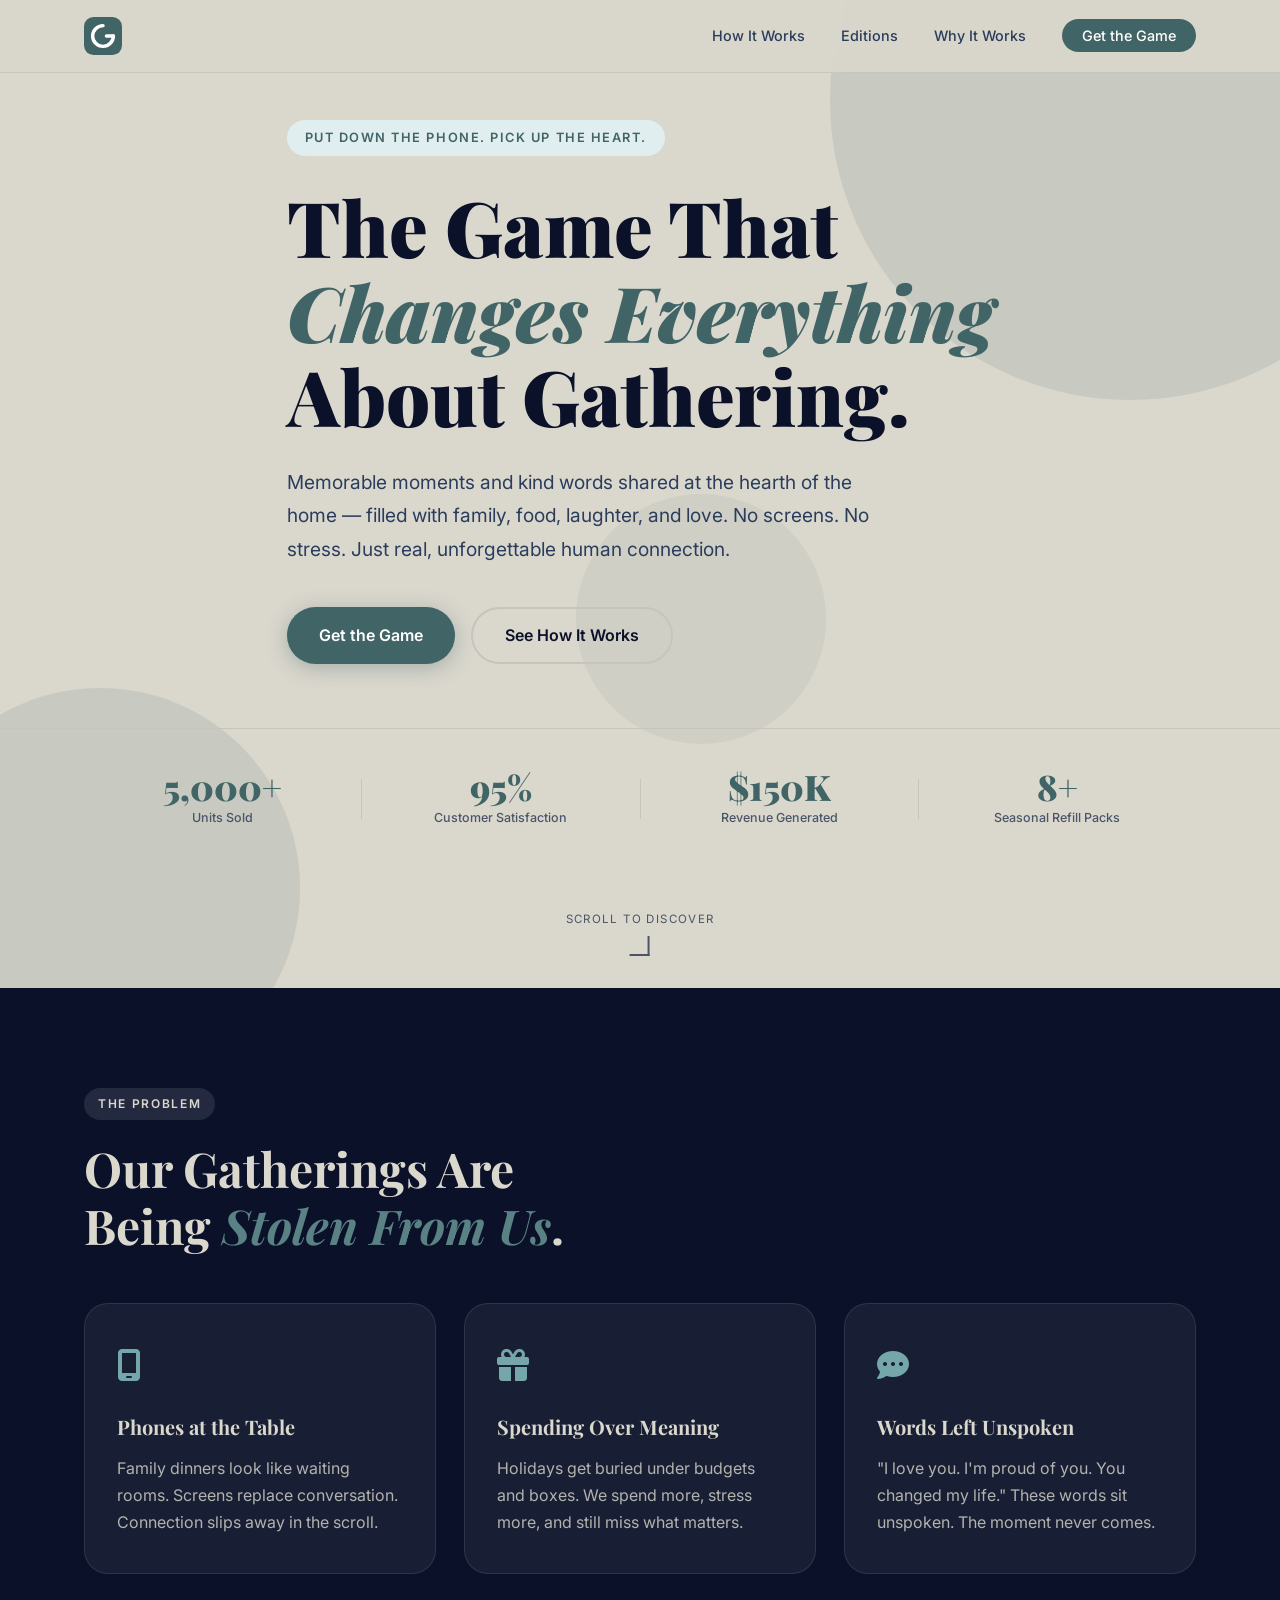
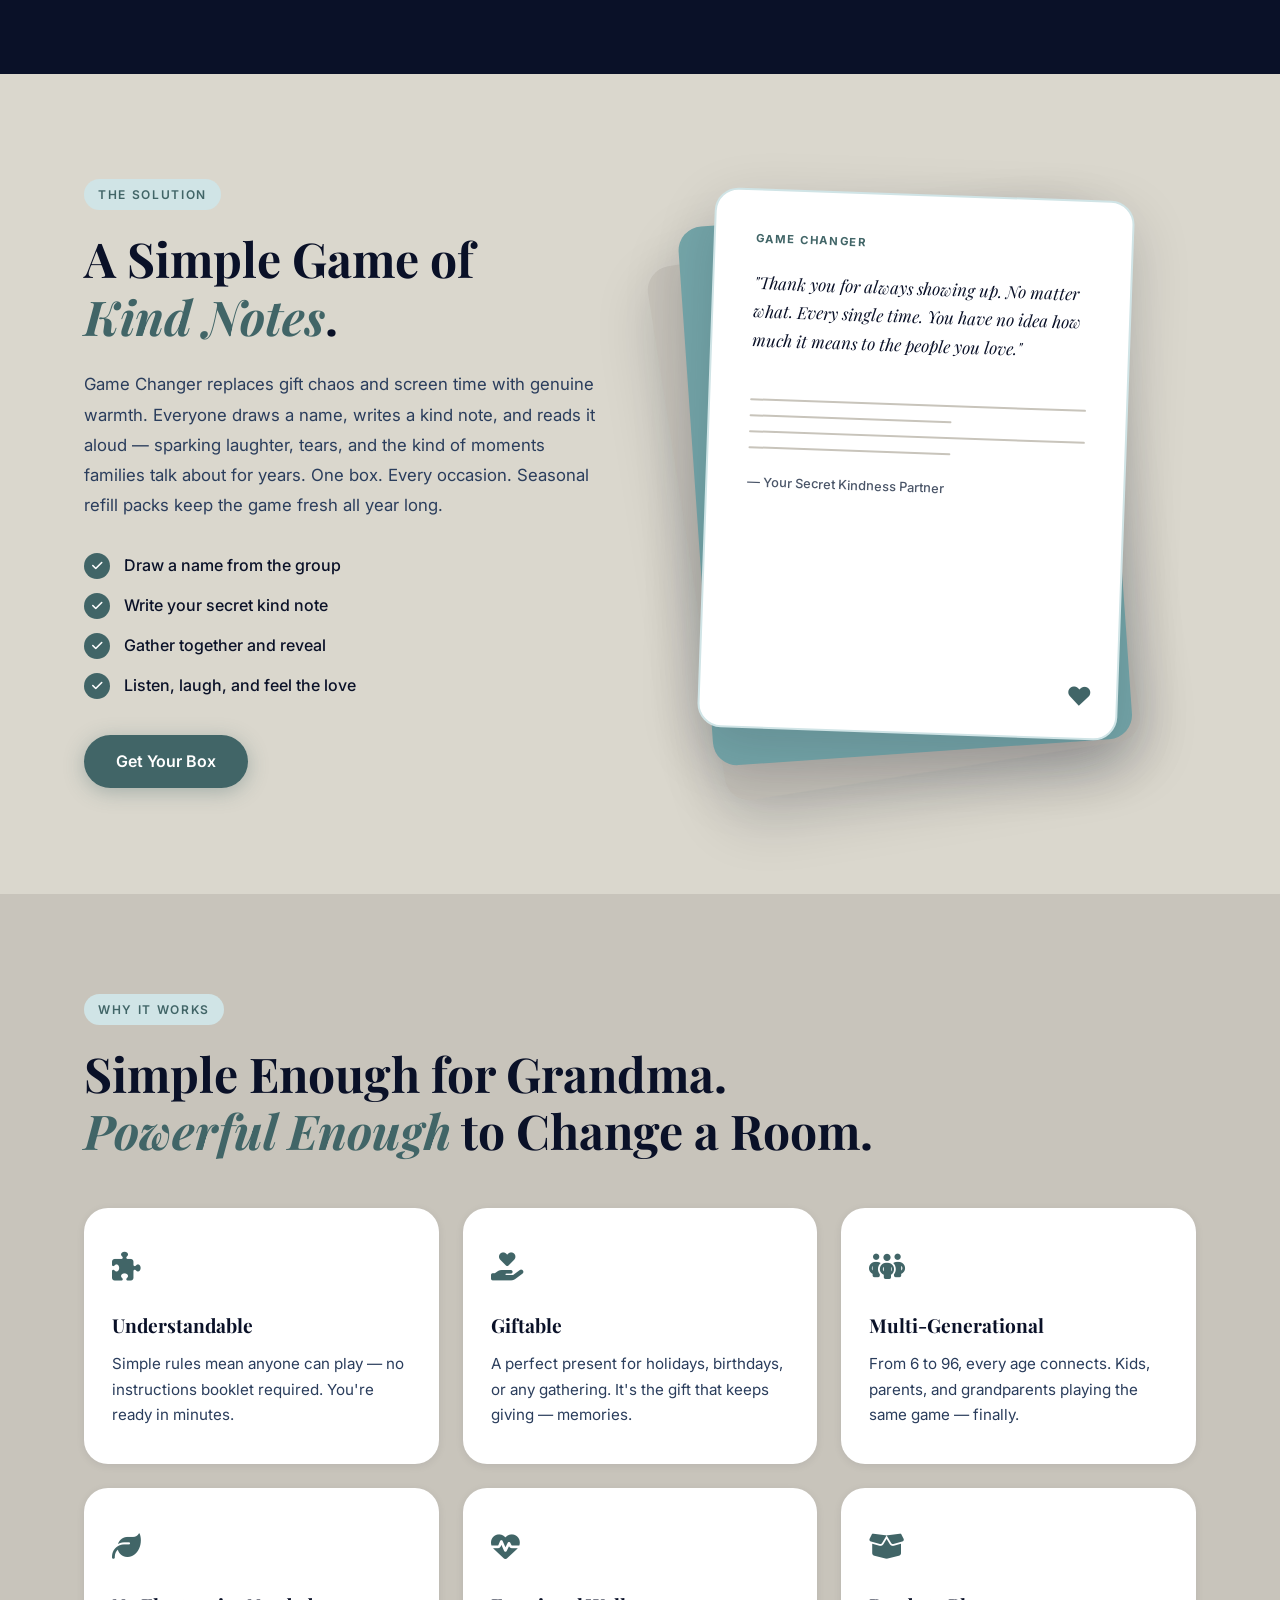
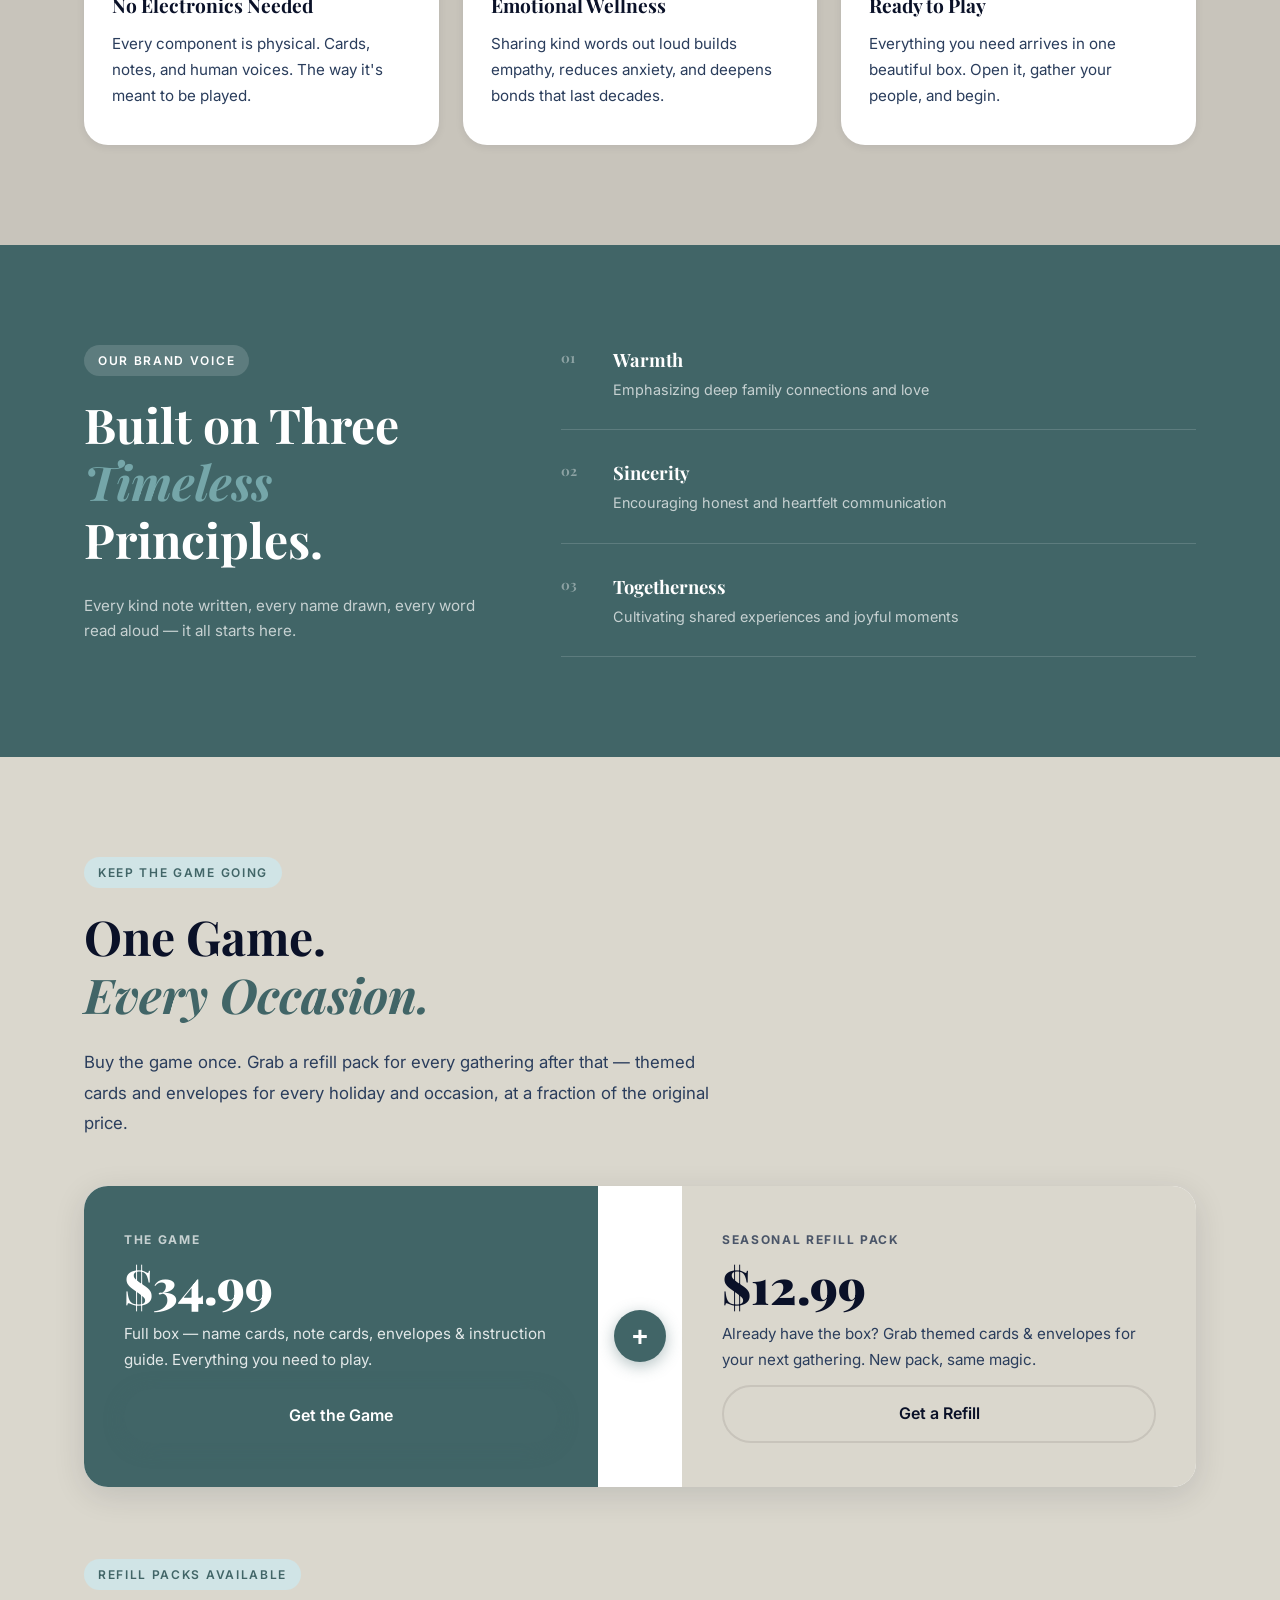
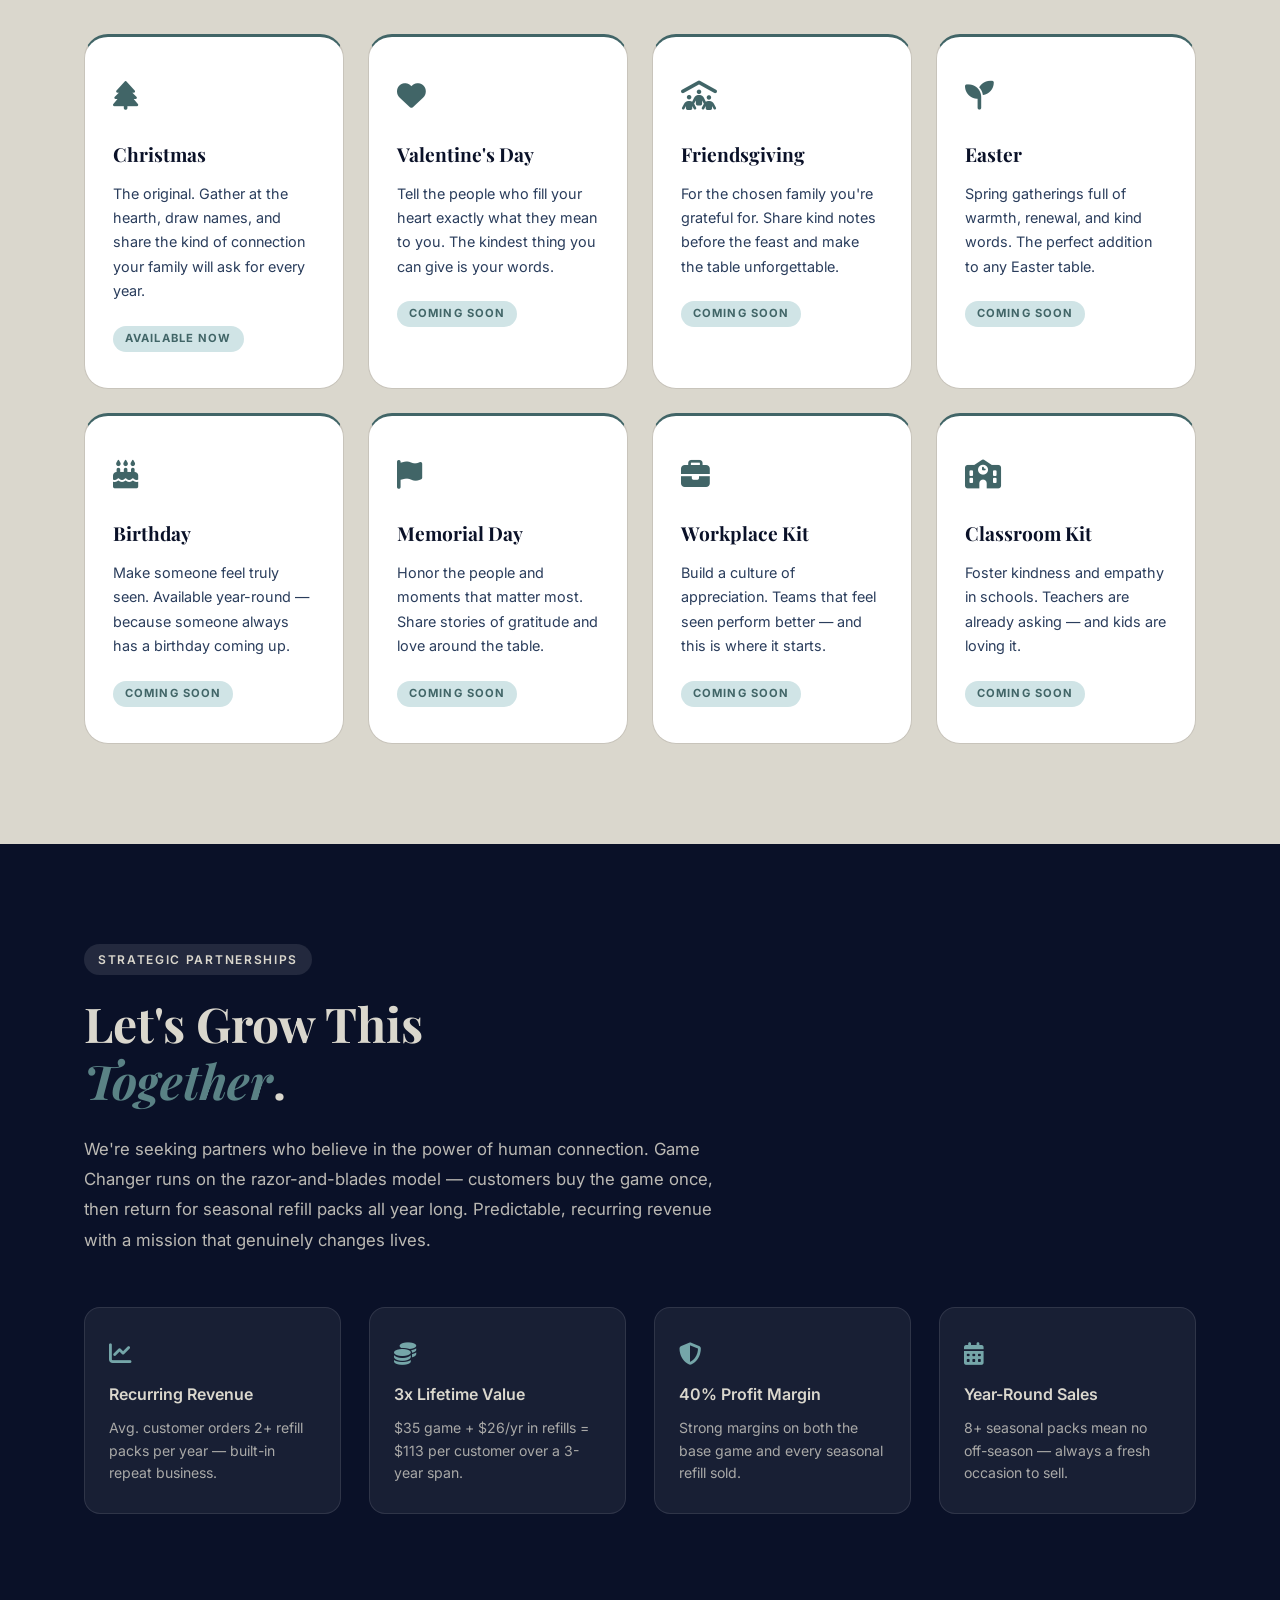
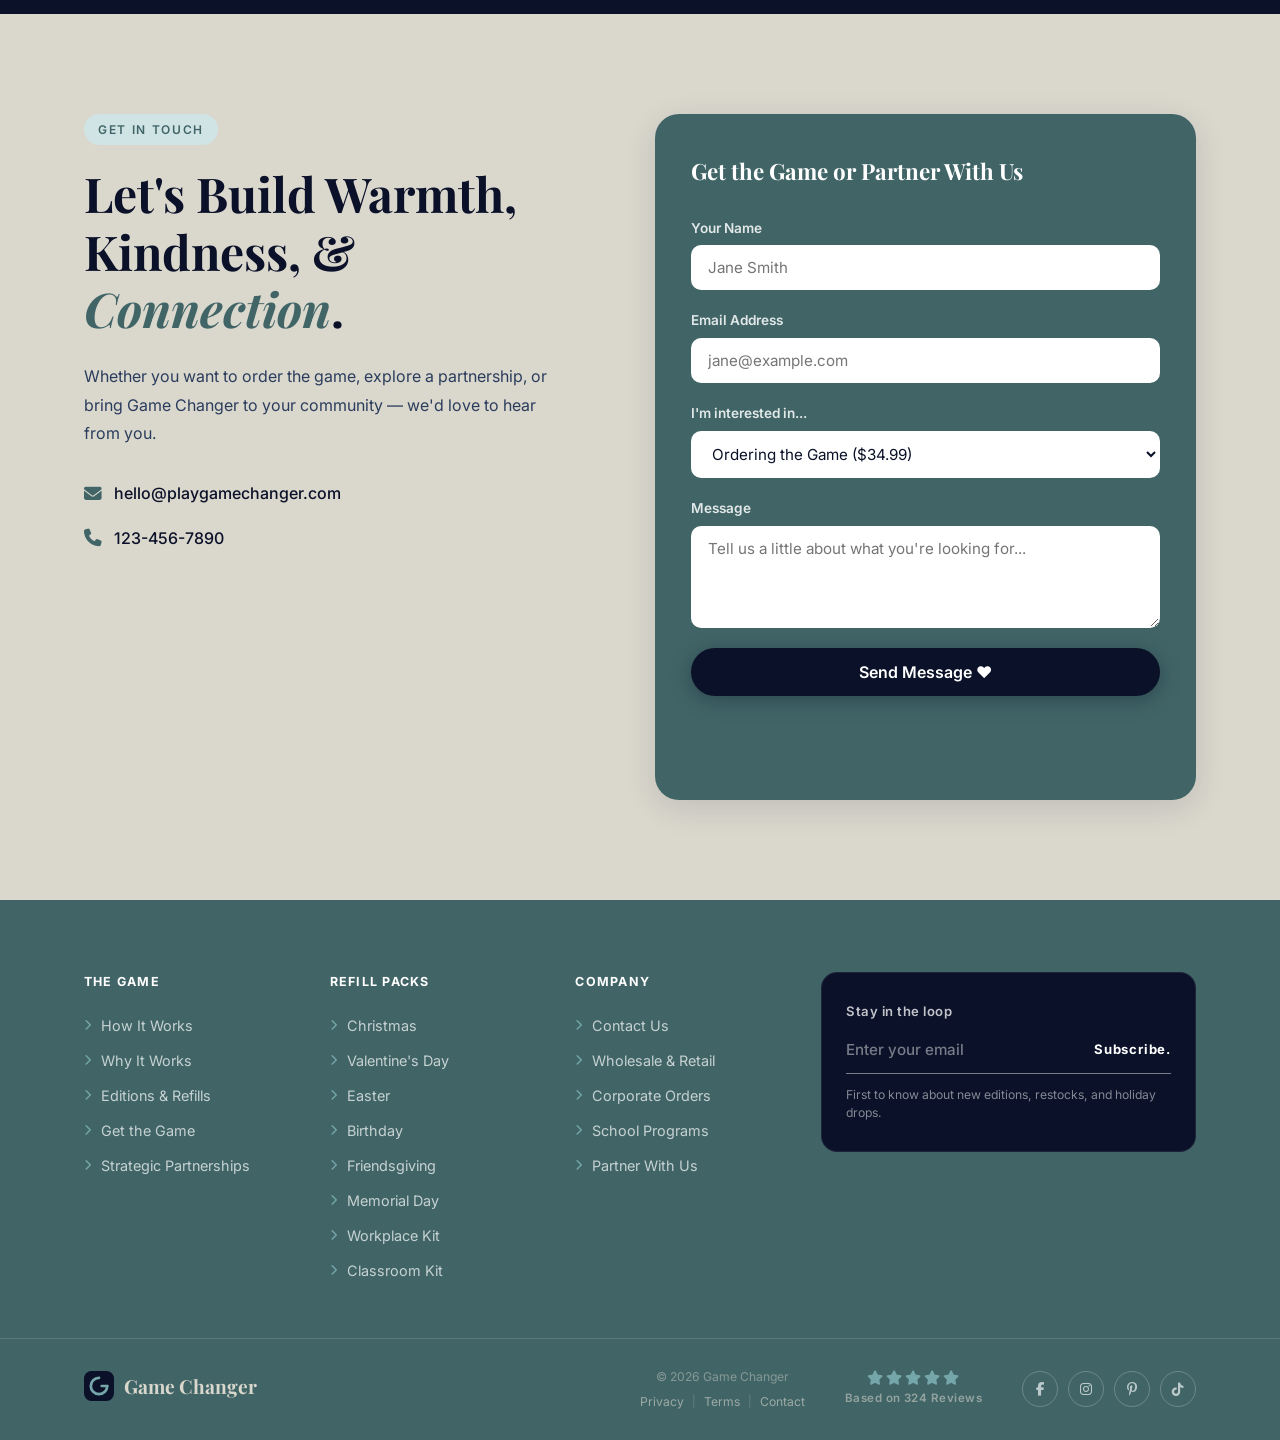
==== commit 3a5ce4b9: "Solution section: balanced layout + taller card stack - Grid: 1fr 1fr (even columns) - Card stack: 4" ====
--- a/secret-kindness-game/index.html
+++ b/secret-kindness-game/index.html
@@ -161,19 +161,34 @@
                 <div class="note-line"></div>
                 <div class="note-line short"></div>
                 <div class="note-line"></div>
+                <div class="note-line"></div>
+                <div class="note-line short"></div>
+                <div class="note-line"></div>
                 <div class="note-line short"></div>
               </div>
             </div>
             <div class="note-card card-mid">
+              <div class="note-header" style="color: rgba(10,17,40,0.45); margin-bottom: 20px;">Game Changer</div>
               <div class="note-content">
                 <p class="note-text">"You make every room brighter just by walking in. I am so proud to call you mine."</p>
                 <span class="note-sig">— With Love</span>
               </div>
+              <div class="note-lines" style="margin-top: 28px;">
+                <div class="note-line" style="background: rgba(10,17,40,0.15);"></div>
+                <div class="note-line short" style="background: rgba(10,17,40,0.15);"></div>
+                <div class="note-line" style="background: rgba(10,17,40,0.15);"></div>
+              </div>
             </div>
             <div class="note-card card-front">
               <div class="note-header">Game Changer</div>
               <div class="note-content">
-                <p class="note-text">"Thank you for always showing up. No matter what. Every. Single. Time."</p>
+                <p class="note-text">"Thank you for always showing up. No matter what. Every single time. You have no idea how much it means to the people you love."</p>
+                <div class="note-lines" style="margin-top: 24px; margin-bottom: 20px;">
+                  <div class="note-line"></div>
+                  <div class="note-line short"></div>
+                  <div class="note-line"></div>
+                  <div class="note-line short"></div>
+                </div>
                 <span class="note-sig">— Your Secret Kindness Partner</span>
               </div>
               <div class="note-heart">♥</div>
--- a/secret-kindness-game/style.css
+++ b/secret-kindness-game/style.css
@@ -422,8 +422,8 @@
 
 .solution-inner {
   display: grid;
-  grid-template-columns: 1fr 1.5fr;
-  gap: 64px;
+  grid-template-columns: 1fr 1fr;
+  gap: 72px;
   align-items: center;
 }
 
@@ -470,10 +470,10 @@
   justify-content: center;
   align-items: center;
   position: relative;
-  height: 520px;
-}
-
-.card-stack { position: relative; width: 420px; height: 480px; }
+  height: 620px;
+}
+
+.card-stack { position: relative; width: 460px; height: 580px; }
 
 .note-card {
   position: absolute;
@@ -485,17 +485,18 @@
 
 .card-back {
   background: var(--cream-dark);
-  transform: rotate(-8deg) translateY(20px);
+  transform: rotate(-9deg) translateX(-28px) translateY(36px);
   z-index: 1;
-  height: 440px;
+  height: 540px;
 }
 
 .card-mid {
   background: #75A6A9;
-  transform: rotate(-3deg) translateY(10px);
+  transform: rotate(-4deg) translateX(-12px) translateY(18px);
   z-index: 2;
   border: none;
   color: var(--brown);
+  height: 540px;
 }
 
 .card-front {
@@ -503,6 +504,7 @@
   transform: rotate(2deg);
   z-index: 3;
   border: 2px solid var(--orange-pale);
+  min-height: 540px;
 }
 
 .note-header {
@@ -1200,10 +1202,12 @@
     gap: 48px;
   }
 
-  .solution-visual { height: 420px; order: -1; }
-  .card-stack { width: 340px; height: 400px; }
-  .note-card { width: 340px; }
-  .card-back { height: 360px; }
+  .solution-visual { height: 500px; order: -1; }
+  .card-stack { width: 360px; height: 460px; }
+  .note-card { width: 320px; }
+  .card-back { height: 440px; }
+  .card-mid { height: 440px; }
+  .card-front { min-height: 440px; }
 
   .nav-links { display: none; }
   .nav-hamburger { display: flex; }
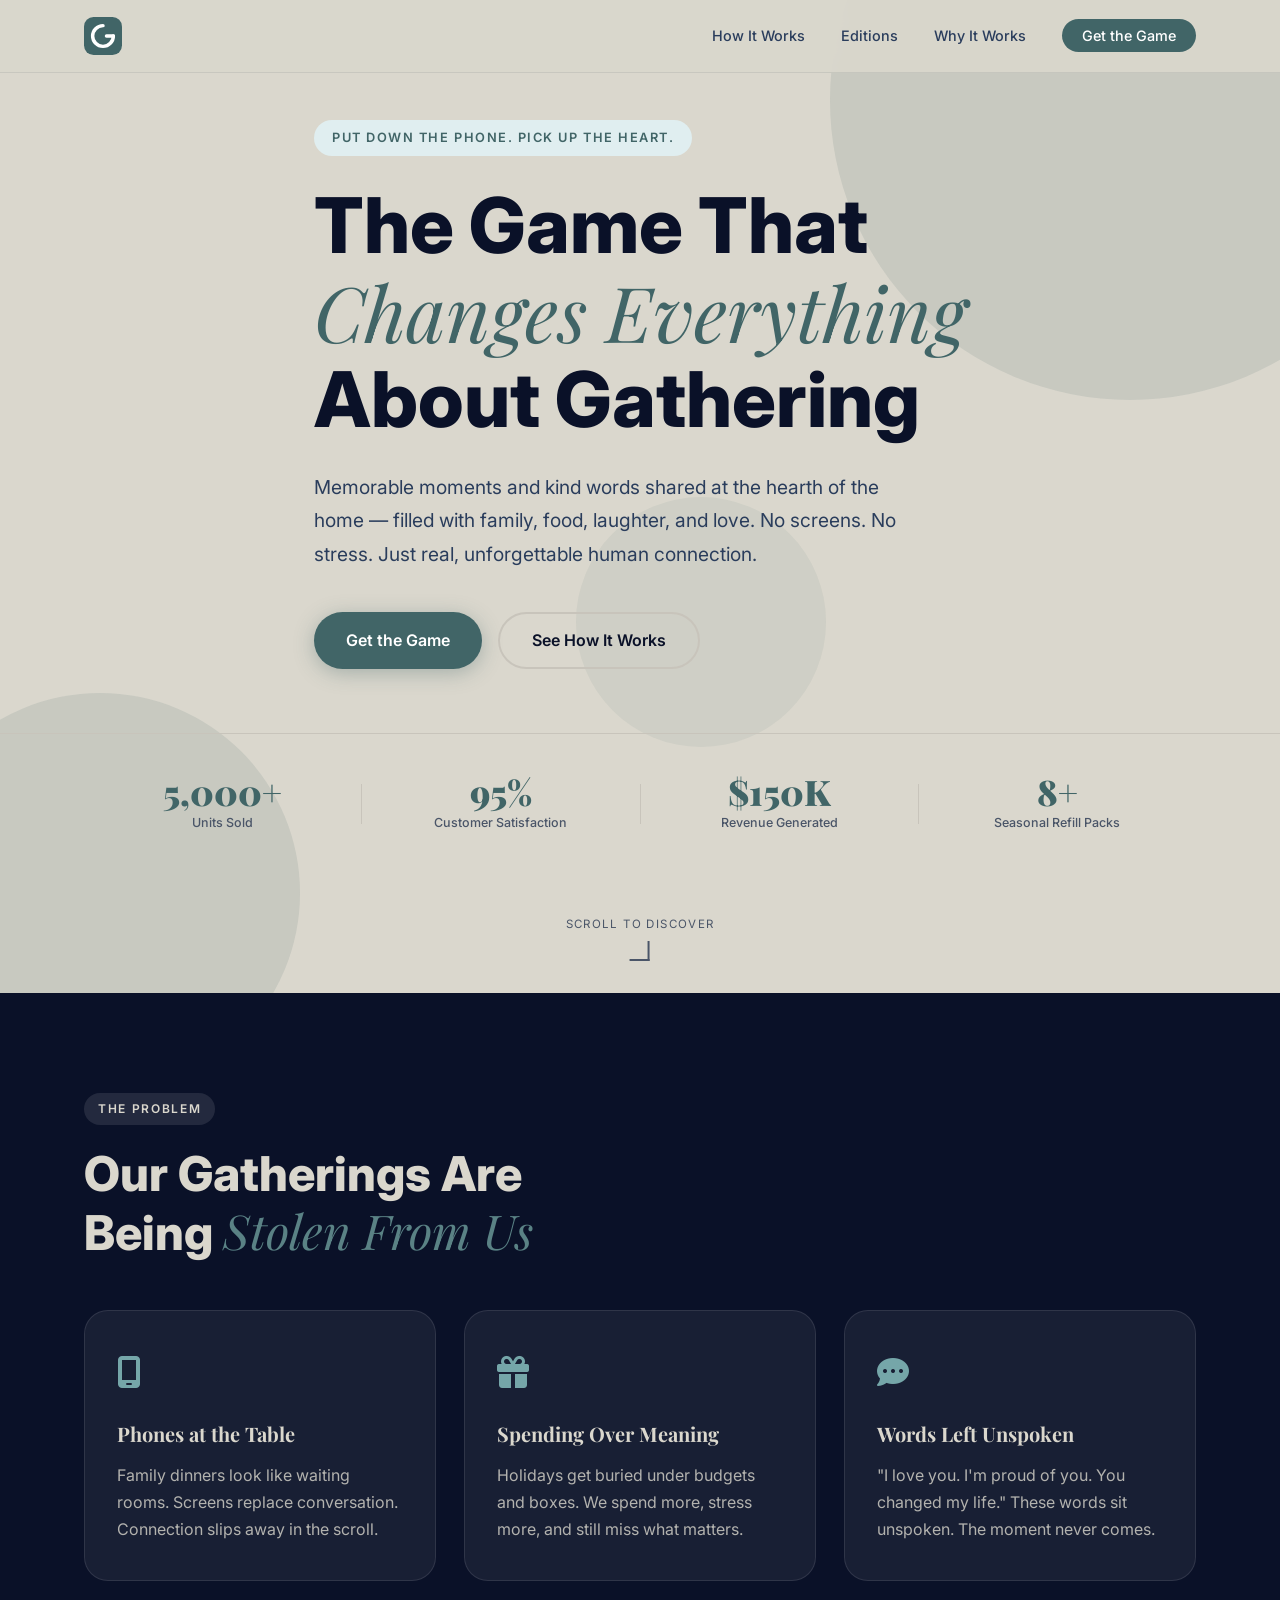
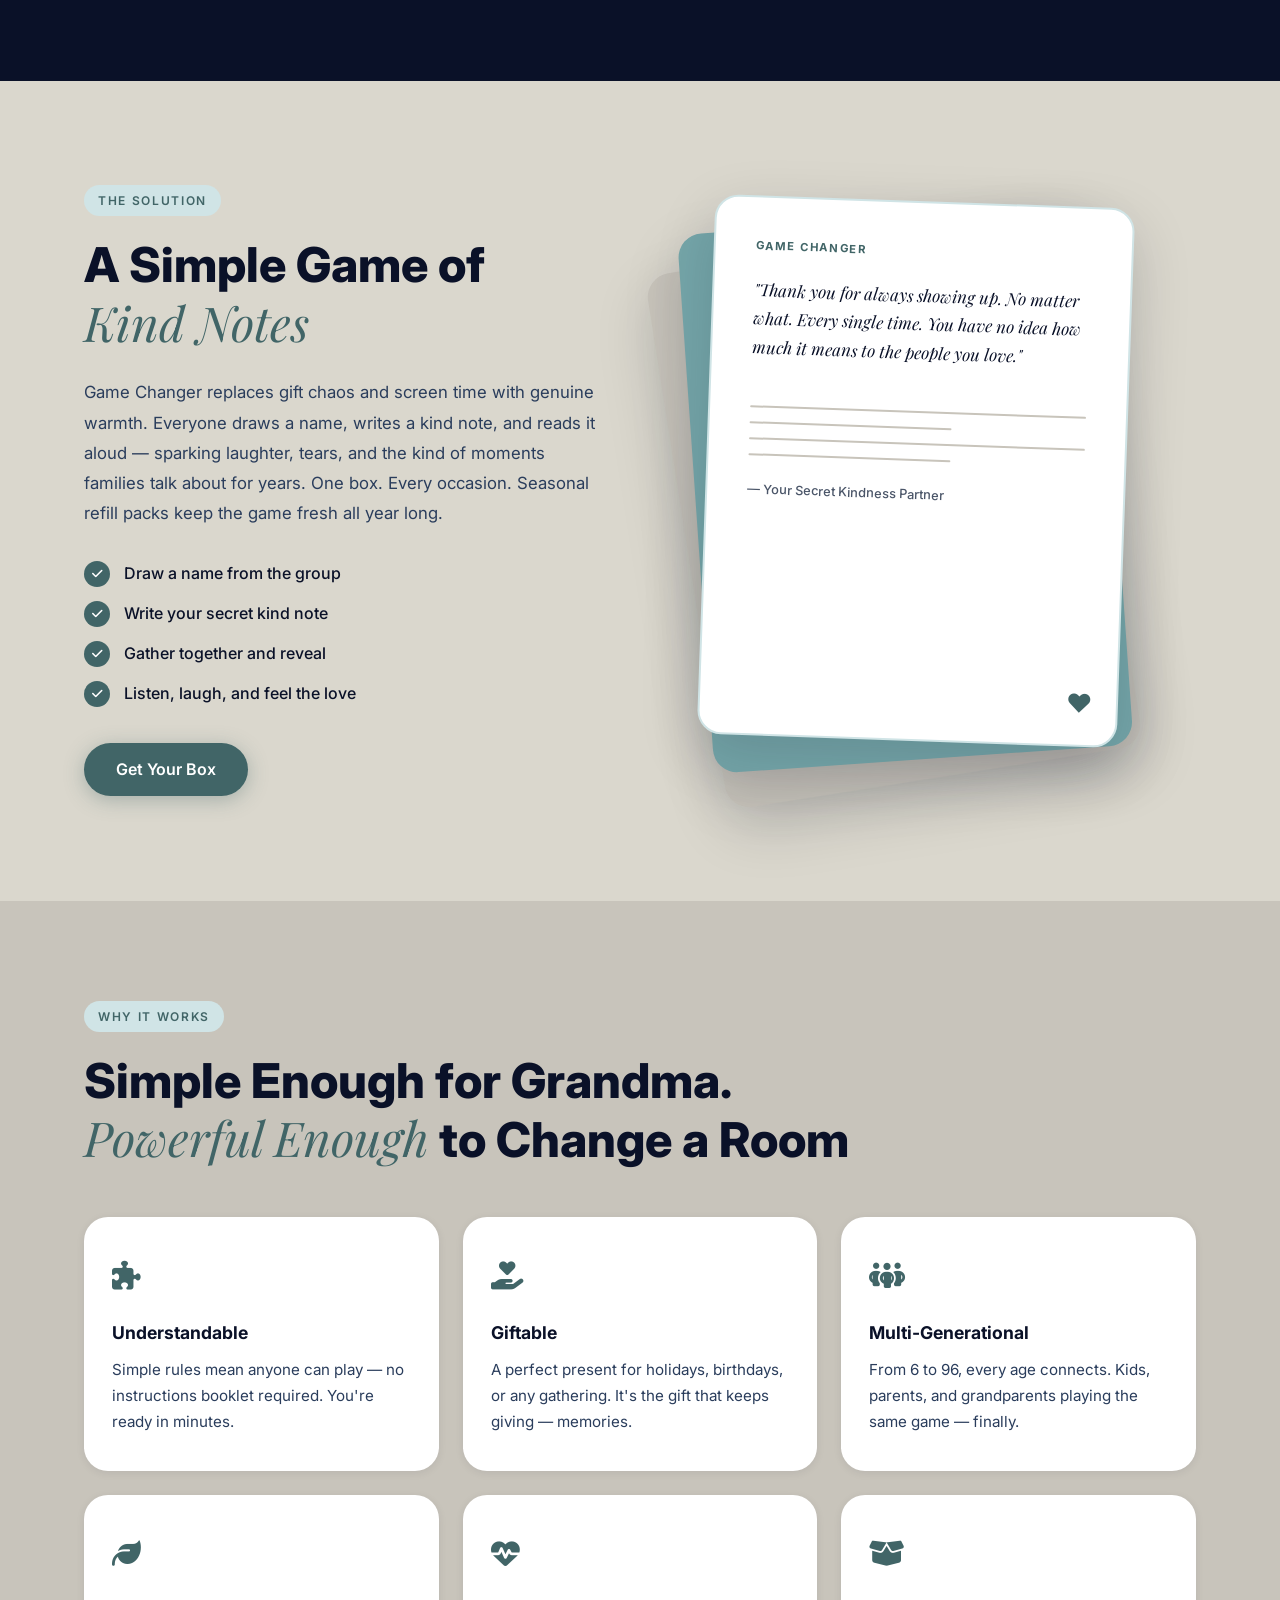
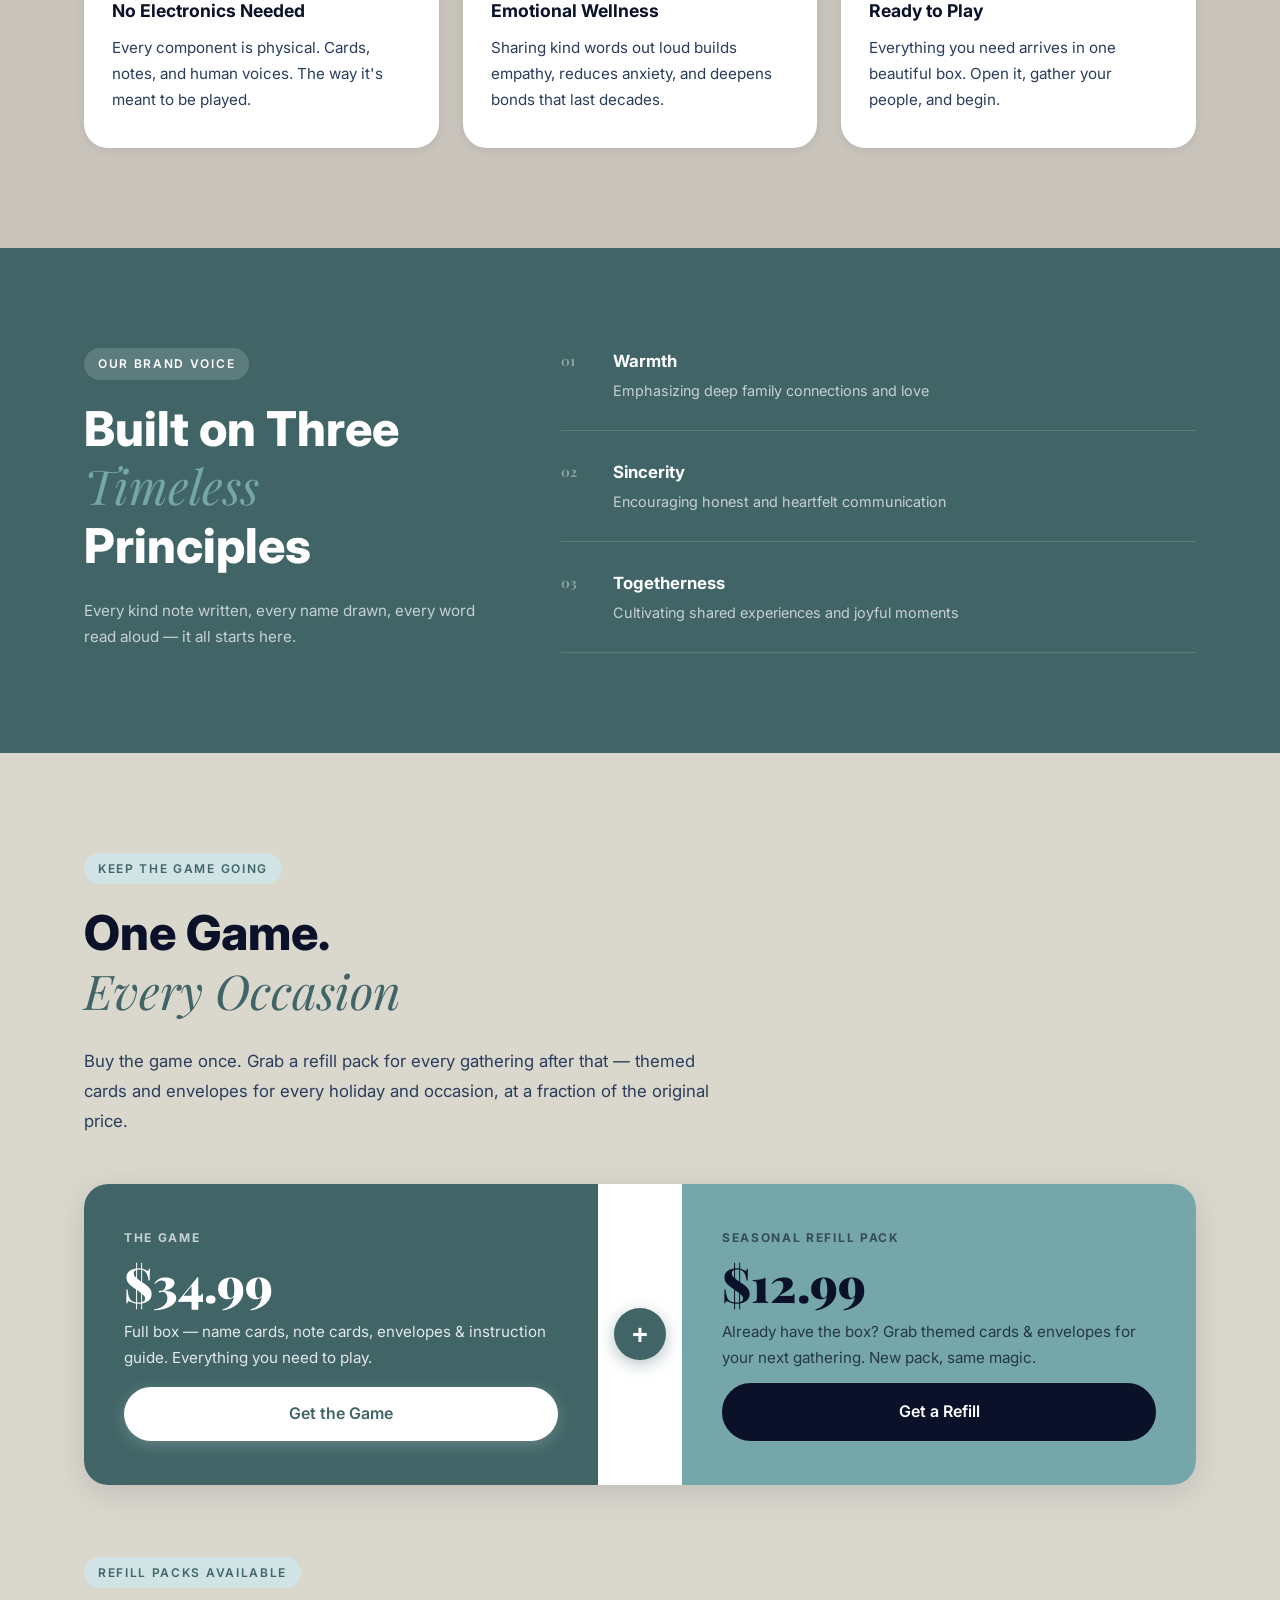
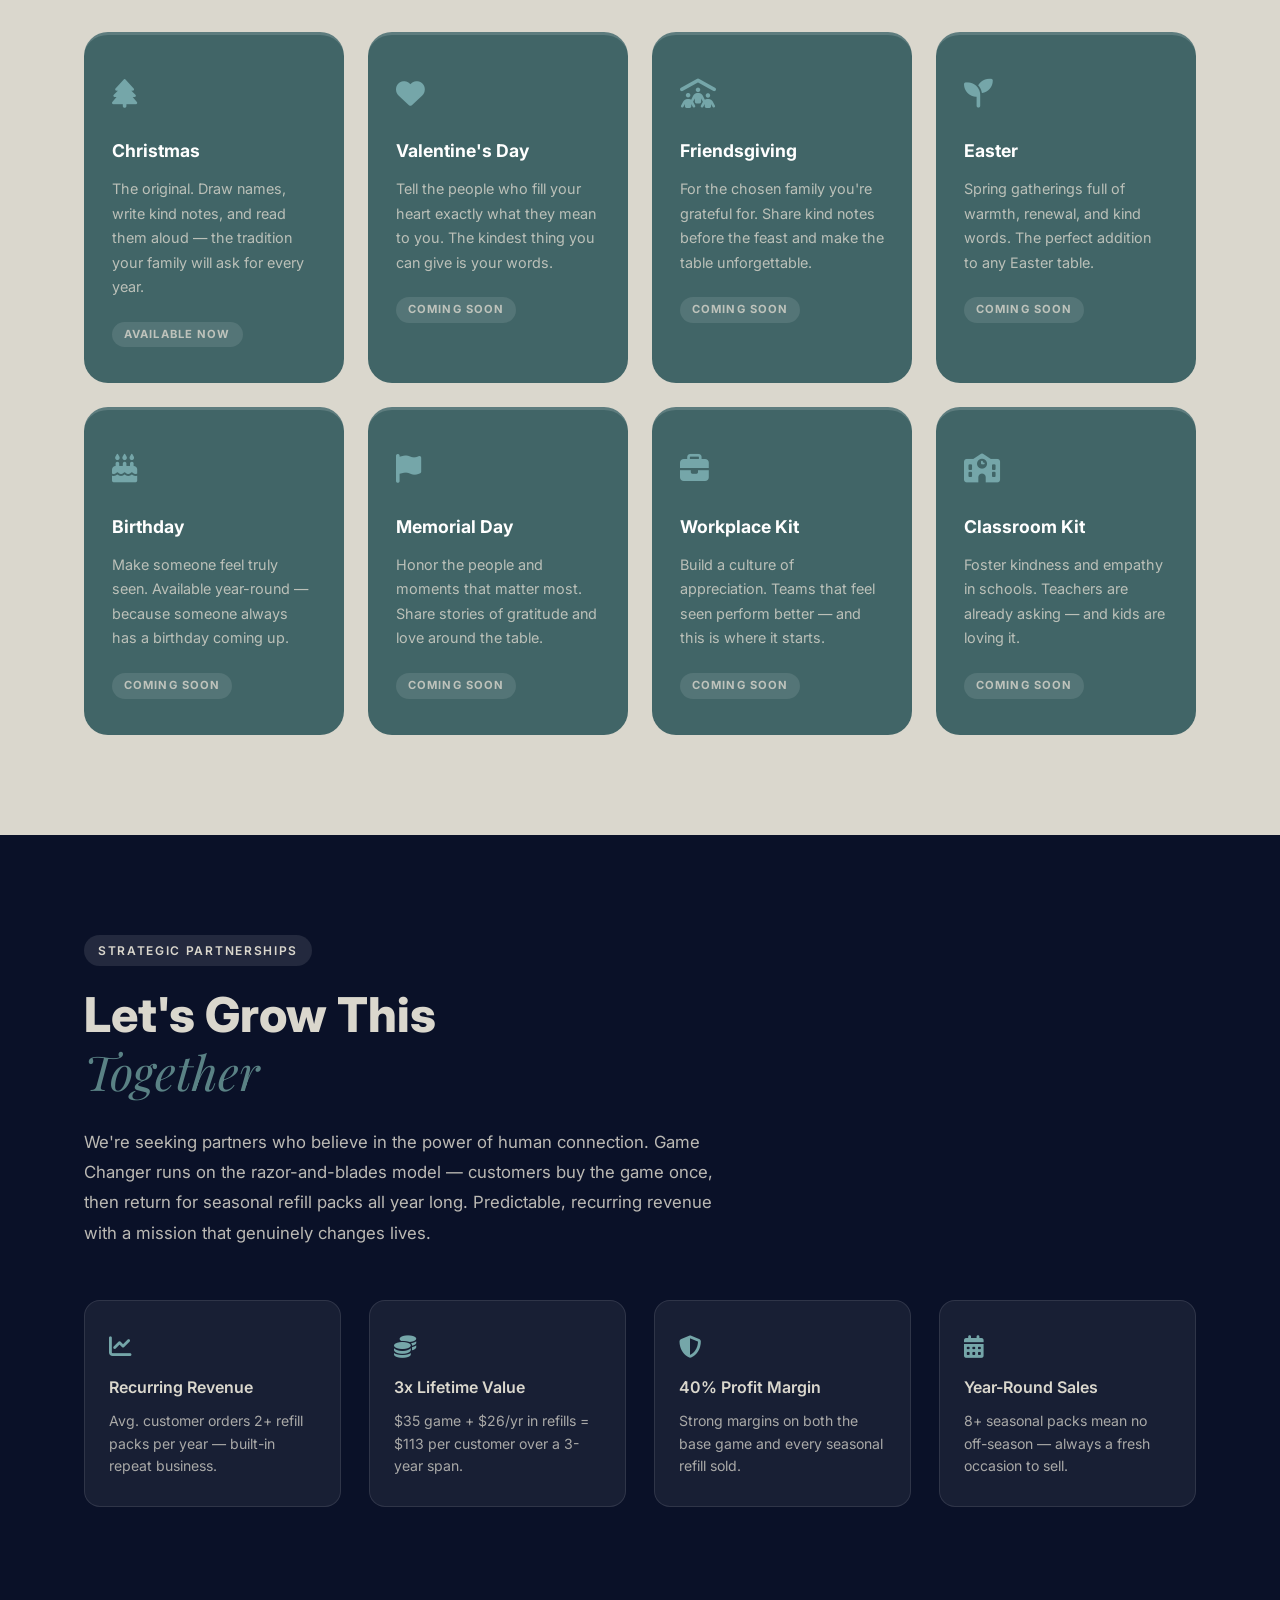
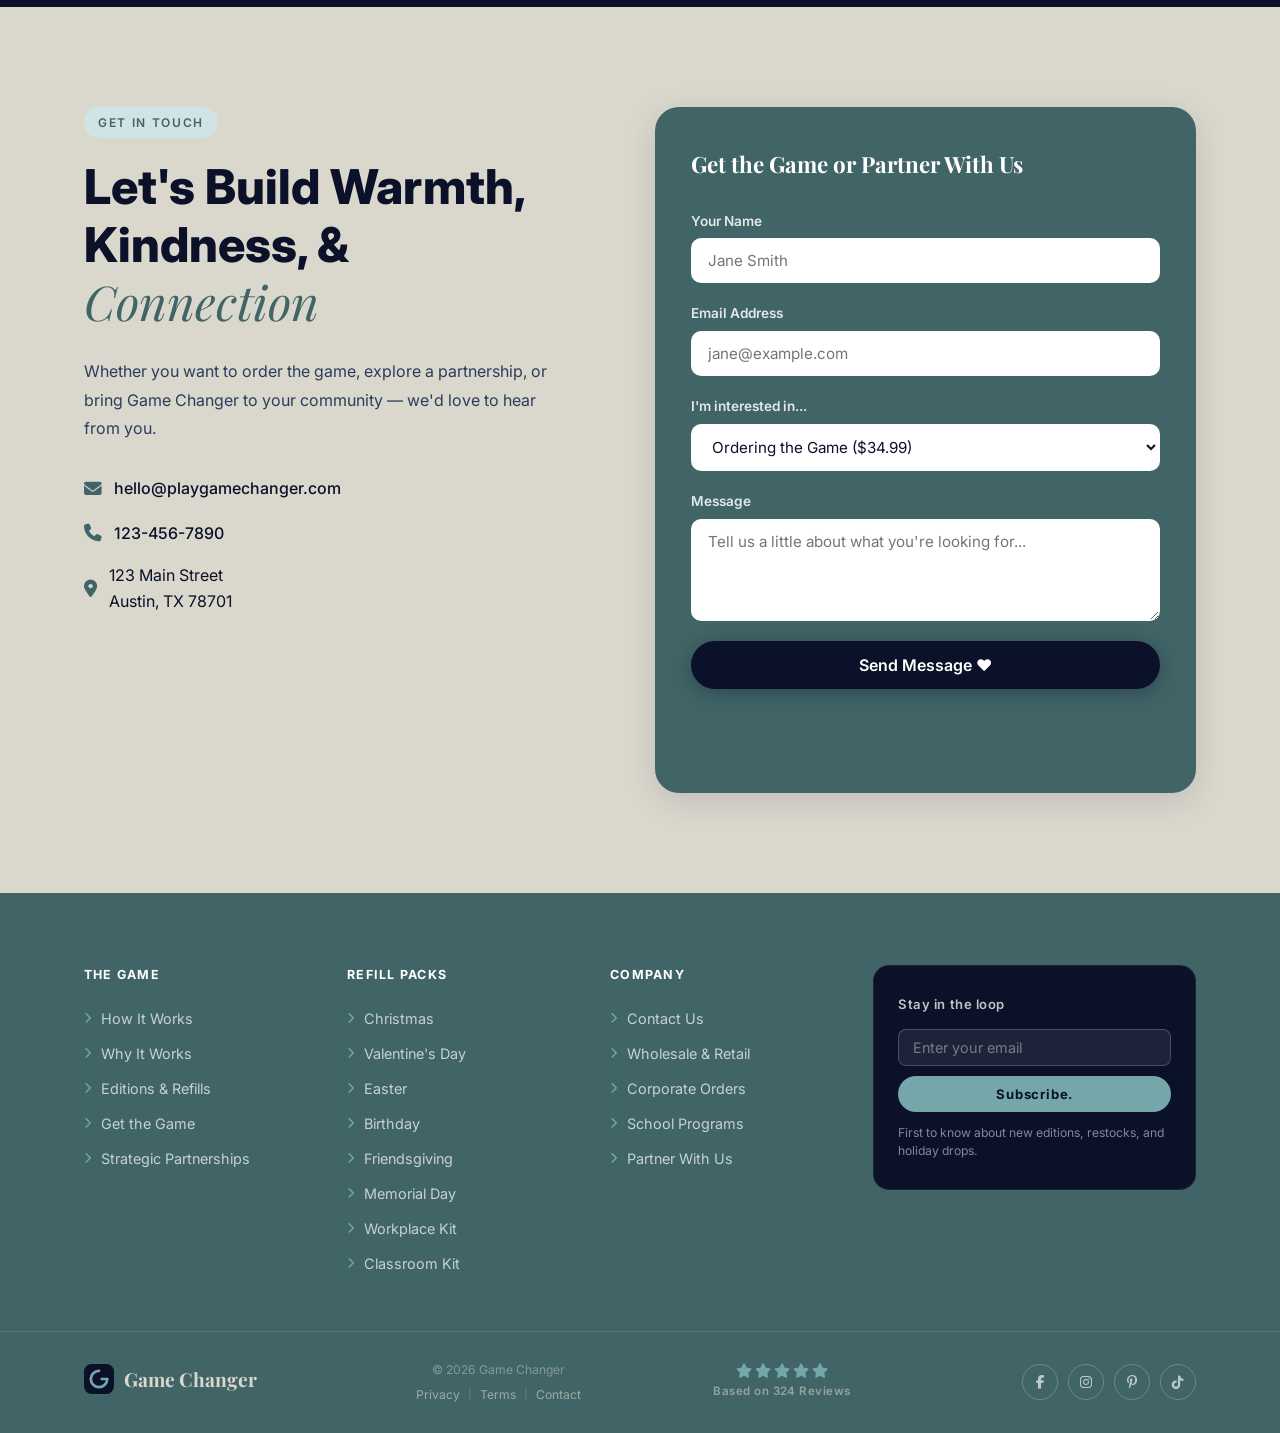
==== commit 8f815119: "Style overhaul: composite fonts, dark edition cards, refill model colors, footer polish - Composite " ====
--- a/secret-kindness-game/index.html
+++ b/secret-kindness-game/index.html
@@ -7,7 +7,7 @@
   <meta name="description" content="Game Changer puts down the phone and picks up the heart. Families draw names and share kind notes aloud — bringing back real human connection at Christmas, Valentine's Day, Easter, and beyond." />
   <link rel="preconnect" href="https://fonts.googleapis.com" />
   <link rel="preconnect" href="https://fonts.gstatic.com" crossorigin />
-  <link href="https://fonts.googleapis.com/css2?family=Playfair+Display:ital,wght@0,400;0,700;0,900;1,400&family=Inter:wght@300;400;500;600&display=swap" rel="stylesheet" />
+  <link href="https://fonts.googleapis.com/css2?family=Playfair+Display:ital,wght@0,400;0,700;0,900;1,400&family=Inter:wght@300;400;500;600;700;800&display=swap" rel="stylesheet" />
   <link rel="stylesheet" href="style.css" />
   <link rel="stylesheet" href="https://cdnjs.cloudflare.com/ajax/libs/font-awesome/6.5.1/css/all.min.css" crossorigin="anonymous" referrerpolicy="no-referrer" />
 </head>
@@ -53,7 +53,7 @@
       <h1 class="hero-headline">
         The Game That<br />
         <em>Changes Everything</em><br />
-        About Gathering.
+        About Gathering
       </h1>
       <p class="hero-sub">
         Memorable moments and kind words shared at the hearth of the home —
@@ -100,7 +100,7 @@
   <section class="problem" id="problem">
     <div class="container">
       <div class="section-label">The Problem</div>
-      <h2 class="section-title">Our Gatherings Are<br />Being <em>Stolen From Us</em>.</h2>
+      <h2 class="section-title">Our Gatherings Are<br />Being <em>Stolen From Us</em></h2>
       <div class="problem-grid">
         <div class="problem-card">
           <div class="problem-icon"><i class="fa-solid fa-mobile-screen" aria-hidden="true"></i></div>
@@ -127,7 +127,7 @@
       <div class="solution-inner">
         <div class="solution-text">
           <div class="section-label">The Solution</div>
-          <h2 class="section-title">A Simple Game of<br /><em>Kind Notes</em>.</h2>
+          <h2 class="section-title">A Simple Game of<br /><em>Kind Notes</em></h2>
           <p class="solution-desc">
             Game Changer replaces gift chaos and screen time with genuine warmth.
             Everyone draws a name, writes a kind note, and reads it aloud —
@@ -203,7 +203,7 @@
   <section class="why" id="why">
     <div class="container">
       <div class="section-label">Why It Works</div>
-      <h2 class="section-title">Simple Enough for Grandma.<br /><em>Powerful Enough</em> to Change a Room.</h2>
+      <h2 class="section-title">Simple Enough for Grandma.<br /><em>Powerful Enough</em> to Change a Room</h2>
       <div class="why-grid">
         <div class="why-card">
           <div class="why-icon"><i class="fa-solid fa-puzzle-piece" aria-hidden="true"></i></div>
@@ -245,7 +245,7 @@
       <div class="values-inner">
         <div class="values-text">
           <div class="section-label">Our Brand Voice</div>
-          <h2 class="section-title">Built on Three<br /><em>Timeless</em> Principles.</h2>
+          <h2 class="section-title">Built on Three<br /><em>Timeless</em> Principles</h2>
           <p class="values-sub">Every kind note written, every name drawn, every word read aloud — it all starts here.</p>
         </div>
         <div class="values-list">
@@ -279,7 +279,7 @@
   <section class="editions" id="editions">
     <div class="container">
       <div class="section-label">Keep the Game Going</div>
-      <h2 class="section-title">One Game.<br /><em>Every Occasion.</em></h2>
+      <h2 class="section-title">One Game.<br /><em>Every Occasion</em></h2>
       <p class="editions-intro">Buy the game once. Grab a refill pack for every gathering after that — themed cards and envelopes for every holiday and occasion, at a fraction of the original price.</p>
       <div class="refill-model">
         <div class="refill-tier">
@@ -302,7 +302,7 @@
         <div class="edition-card edition-christmas">
           <div class="edition-icon"><i class="fa-solid fa-tree" aria-hidden="true"></i></div>
           <h3>Christmas</h3>
-          <p>The original. Gather at the hearth, draw names, and share the kind of connection your family will ask for every year.</p>
+          <p>The original. Draw names, write kind notes, and read them aloud — the tradition your family will ask for every year.</p>
           <span class="edition-tag edition-tag-live">Available Now</span>
         </div>
 
@@ -364,7 +364,7 @@
     <div class="container">
       <div class="partnership-inner">
         <div class="section-label">Strategic Partnerships</div>
-        <h2 class="section-title">Let's Grow This<br /><em>Together</em>.</h2>
+        <h2 class="section-title">Let's Grow This<br /><em>Together</em></h2>
         <p class="partnership-desc">
           We're seeking partners who believe in the power of human connection.
           Game Changer runs on the razor-and-blades model — customers buy the game once,
@@ -403,7 +403,7 @@
       <div class="contact-inner">
         <div class="contact-left">
           <div class="section-label">Get in Touch</div>
-          <h2 class="section-title">Let's Build Warmth,<br />Kindness, &amp; <em>Connection</em>.</h2>
+          <h2 class="section-title">Let's Build Warmth,<br />Kindness, &amp; <em>Connection</em></h2>
           <p>
             Whether you want to order the game, explore a partnership, or bring
             Game Changer to your community — we'd love to hear from you.
@@ -416,6 +416,10 @@
             <div class="contact-item">
               <span class="contact-icon"><i class="fa-solid fa-phone" aria-hidden="true"></i></span>
               <a href="tel:+11234567890">123-456-7890</a>
+            </div>
+            <div class="contact-item">
+              <span class="contact-icon"><i class="fa-solid fa-location-dot" aria-hidden="true"></i></span>
+              <address style="font-style: normal;">123 Main Street<br />Austin, TX 78701</address>
             </div>
           </div>
         </div>
--- a/secret-kindness-game/style.css
+++ b/secret-kindness-game/style.css
@@ -57,16 +57,18 @@
 }
 
 .section-title {
+  font-family: var(--font-sans);
+  font-size: clamp(2rem, 4vw, 3rem);
+  font-weight: 800;
+  line-height: 1.2;
+  color: var(--brown);
+  margin-bottom: 24px;
+}
+
+.section-title em {
   font-family: var(--font-serif);
-  font-size: clamp(2rem, 4vw, 3rem);
-  font-weight: 700;
-  line-height: 1.2;
-  color: var(--brown);
-  margin-bottom: 24px;
-}
-
-.section-title em {
   font-style: italic;
+  font-weight: 400;
   color: var(--green);
 }
 
@@ -267,15 +269,17 @@
 }
 
 .hero-headline {
+  font-family: var(--font-sans);
+  font-size: clamp(2.8rem, 6vw, 5rem);
+  font-weight: 800;
+  line-height: 1.1;
+  color: var(--brown);
+  margin-bottom: 28px;
+}
+.hero-headline em {
   font-family: var(--font-serif);
-  font-size: clamp(2.8rem, 6vw, 5rem);
-  font-weight: 900;
-  line-height: 1.1;
-  color: var(--brown);
-  margin-bottom: 28px;
-}
-.hero-headline em {
   font-style: italic;
+  font-weight: 400;
   color: var(--green);
 }
 
@@ -582,8 +586,8 @@
 .why-icon { font-size: 1.8rem; margin-bottom: 20px; color: var(--green); }
 
 .why-card h3 {
-  font-family: var(--font-serif);
-  font-size: 1.2rem;
+  font-family: var(--font-sans);
+  font-size: 1.1rem;
   font-weight: 700;
   color: var(--brown);
   margin-bottom: 10px;
@@ -639,8 +643,8 @@
 }
 
 .value-item h4 {
-  font-family: var(--font-serif);
-  font-size: 1.15rem;
+  font-family: var(--font-sans);
+  font-size: 1.05rem;
   font-weight: 700;
   color: var(--white);
   margin-bottom: 4px;
@@ -675,7 +679,7 @@
 }
 
 .refill-tier:first-child { background: var(--green); }
-.refill-tier:last-child  { background: var(--cream); }
+.refill-tier:last-child  { background: var(--green-light); }
 
 .refill-tier-label {
   font-size: 0.75rem;
@@ -684,7 +688,7 @@
   text-transform: uppercase;
   color: rgba(255,255,255,0.7);
 }
-.refill-tier:last-child .refill-tier-label { color: var(--warm-gray); }
+.refill-tier:last-child .refill-tier-label { color: rgba(10,17,40,0.6); }
 
 .refill-tier-price {
   font-family: var(--font-serif);
@@ -701,7 +705,30 @@
   line-height: 1.7;
   flex: 1;
 }
-.refill-tier:last-child p { color: var(--brown-mid); }
+.refill-tier:last-child p { color: rgba(10,17,40,0.75); }
+
+/* Left tier — always-visible white button on dark teal */
+.refill-tier:first-child .btn-primary {
+  background: var(--white);
+  color: var(--green);
+  box-shadow: 0 4px 16px rgba(255,255,255,0.2);
+}
+.refill-tier:first-child .btn-primary:hover {
+  background: var(--cream);
+  color: var(--green);
+  transform: translateY(-2px);
+}
+
+/* Right tier — dark button on blue-teal */
+.refill-tier:last-child .btn-ghost {
+  background: var(--brown);
+  color: var(--white);
+  border-color: var(--brown);
+}
+.refill-tier:last-child .btn-ghost:hover {
+  background: var(--brown-mid);
+  border-color: var(--brown-mid);
+}
 
 .refill-divider {
   background: var(--white);
@@ -780,26 +807,26 @@
 .edition-memorial,
 .edition-classroom,
 .edition-workplace {
-  background: var(--white);
-  border: 1px solid var(--cream-dark);
-  border-top: 3px solid var(--green);
+  background: var(--green);
+  border: none;
+  border-top: 3px solid rgba(255,255,255,0.15);
 }
 
 .edition-tag-live {
-  background: var(--green);
+  background: var(--green-light);
+  color: var(--brown);
+}
+
+.edition-icon { font-size: 1.8rem; margin-bottom: 20px; color: var(--green-light); }
+
+.edition-card h3 {
+  font-family: var(--font-sans);
+  font-size: 1.1rem;
+  font-weight: 700;
   color: var(--white);
-}
-
-.edition-icon { font-size: 1.8rem; margin-bottom: 20px; color: var(--green); }
-
-.edition-card h3 {
-  font-family: var(--font-serif);
-  font-size: 1.2rem;
-  font-weight: 700;
-  color: var(--brown);
   margin-bottom: 12px;
 }
-.edition-card p { color: var(--brown-mid); font-size: 0.9rem; line-height: 1.7; margin-bottom: 20px; }
+.edition-card p { color: rgba(218,215,205,0.8); font-size: 0.9rem; line-height: 1.7; margin-bottom: 20px; }
 
 .edition-tag {
   display: inline-block;
@@ -807,8 +834,8 @@
   font-weight: 700;
   letter-spacing: 0.1em;
   text-transform: uppercase;
-  color: var(--orange);
-  background: var(--orange-pale);
+  color: rgba(218,215,205,0.8);
+  background: rgba(255,255,255,0.1);
   padding: 4px 12px;
   border-radius: 100px;
 }
@@ -1038,38 +1065,40 @@
 }
 .footer-newsletter-form {
   display: flex;
-  align-items: center;
-  gap: 8px;
-  border-bottom: 1.5px solid rgba(255,255,255,0.45);
-  padding-bottom: 10px;
+  flex-direction: column;
+  gap: 10px;
   margin-bottom: 12px;
 }
 .footer-newsletter-input {
-  flex: 1;
-  background: transparent;
-  border: none;
+  width: 100%;
+  background: rgba(255,255,255,0.08);
+  border: 1.5px solid rgba(255,255,255,0.2);
+  border-radius: 8px;
   outline: none;
   font-family: var(--font-sans);
-  font-size: 0.95rem;
-  font-weight: 500;
+  font-size: 0.9rem;
+  font-weight: 400;
   color: var(--white);
-  padding: 4px 0;
-}
-.footer-newsletter-input::placeholder { color: rgba(255,255,255,0.45); }
+  padding: 9px 14px;
+  transition: border-color 0.2s;
+}
+.footer-newsletter-input:focus { border-color: var(--green-light); }
+.footer-newsletter-input::placeholder { color: rgba(255,255,255,0.4); }
 .footer-newsletter-btn {
-  background: transparent;
+  width: 100%;
+  background: var(--green-light);
   border: none;
+  border-radius: 100px;
   cursor: pointer;
   font-family: var(--font-sans);
   font-size: 0.82rem;
   font-weight: 700;
   letter-spacing: 0.06em;
-  color: var(--white);
-  white-space: nowrap;
-  padding: 0;
-  transition: opacity 0.2s;
-}
-.footer-newsletter-btn:hover { opacity: 0.65; }
+  color: var(--brown);
+  padding: 10px 20px;
+  transition: opacity 0.2s, transform 0.15s;
+}
+.footer-newsletter-btn:hover { opacity: 0.88; transform: translateY(-1px); }
 .footer-newsletter-note {
   font-size: 0.76rem;
   color: rgba(255,255,255,0.5);
@@ -1101,10 +1130,14 @@
 .footer-bottom { padding: 28px 0; }
 .footer-bottom-inner {
   display: grid;
-  grid-template-columns: 1fr auto auto auto;
-  gap: 40px;
-  align-items: center;
-}
+  grid-template-columns: repeat(4, 1fr);
+  gap: 24px;
+  align-items: center;
+}
+.footer-bottom-brand { display: flex; justify-content: flex-start; }
+.footer-bottom-legal { justify-self: center; }
+.footer-stars { justify-self: center; }
+.footer-social { justify-self: end; }
 
 .footer-logo {
   font-family: var(--font-serif);
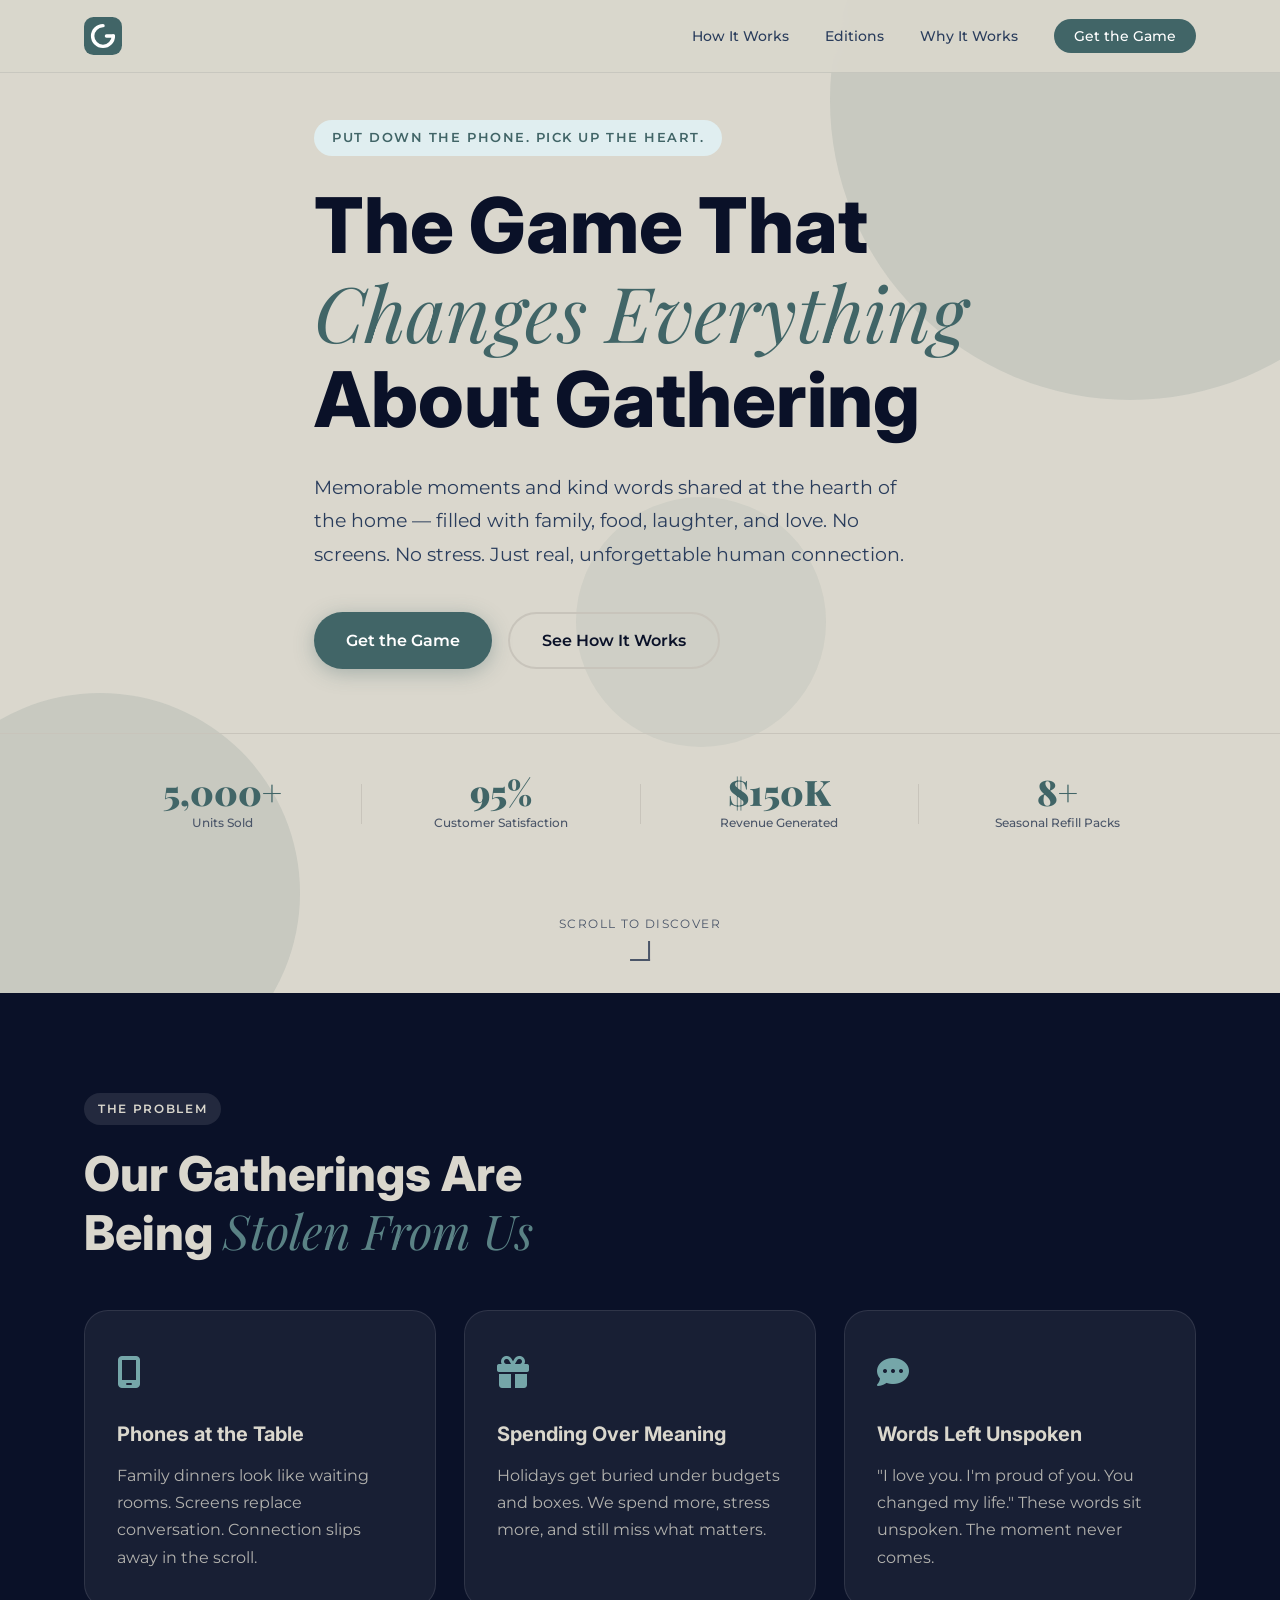
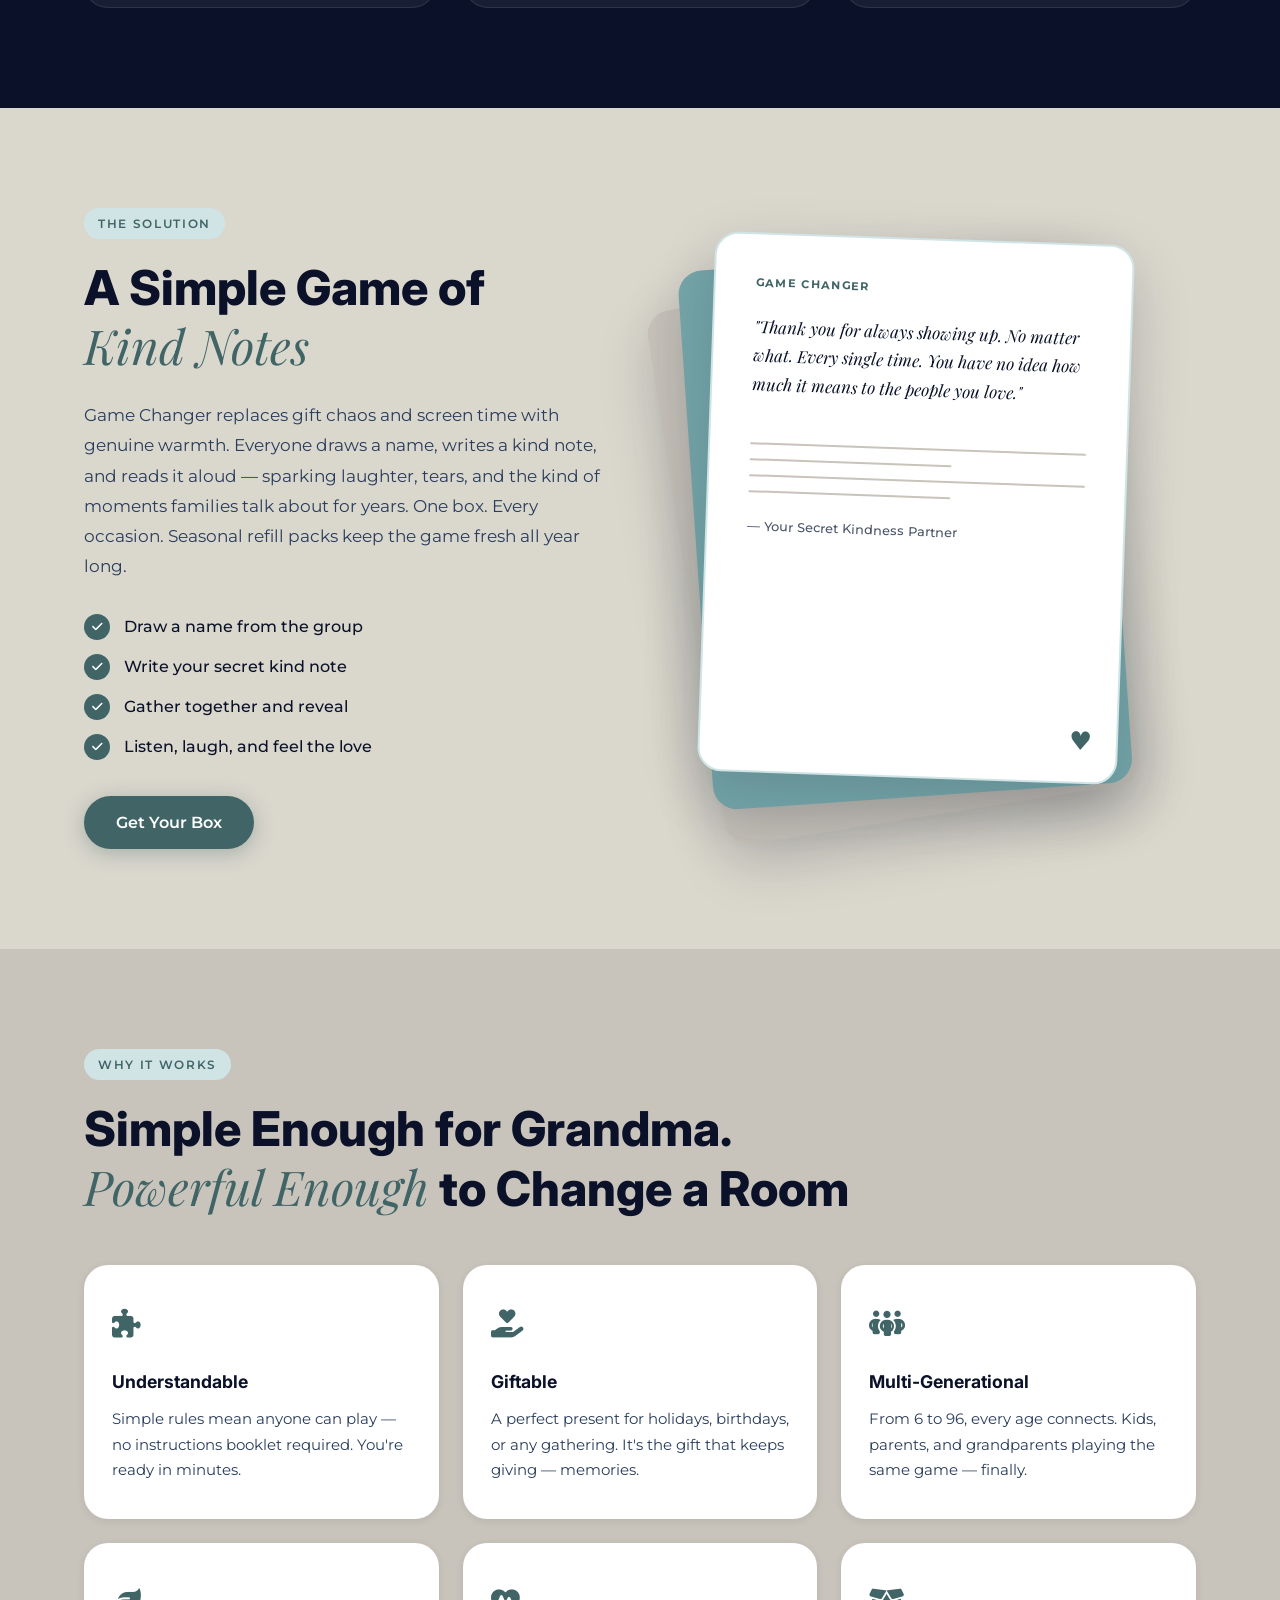
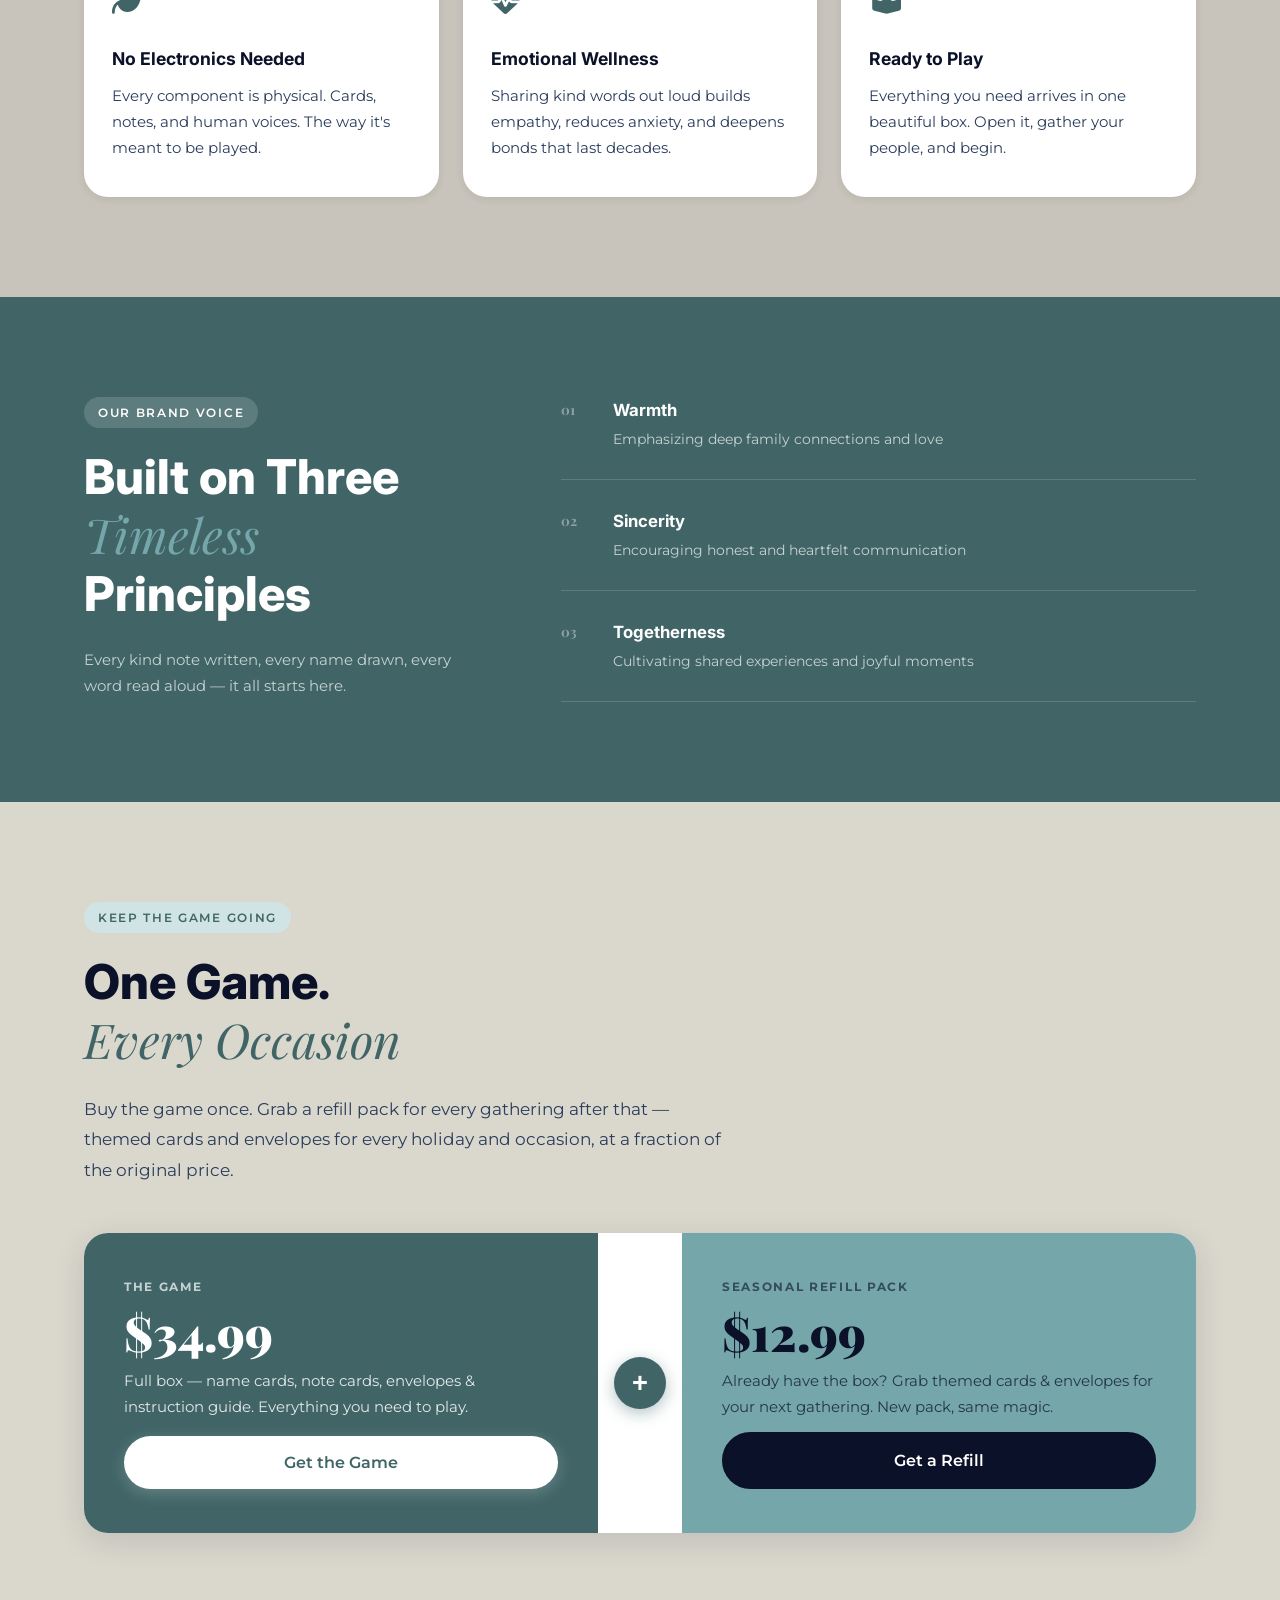
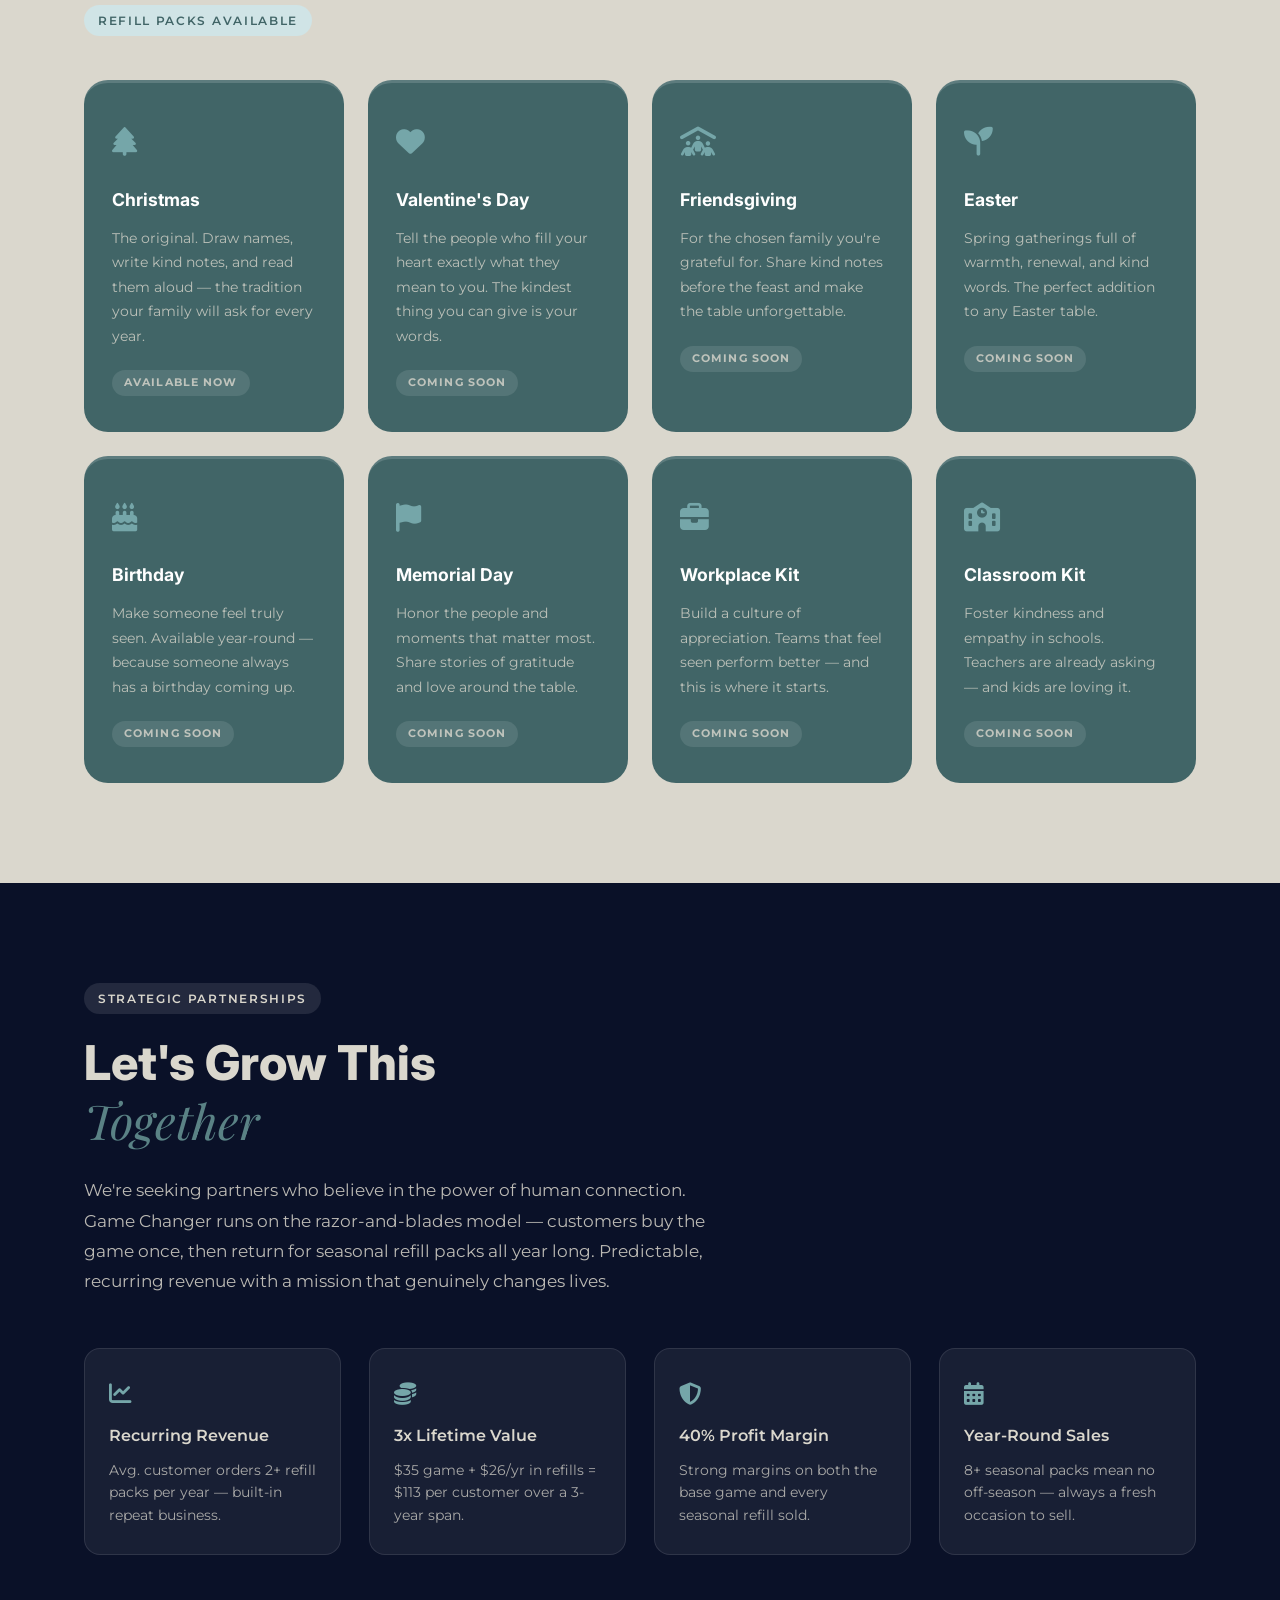
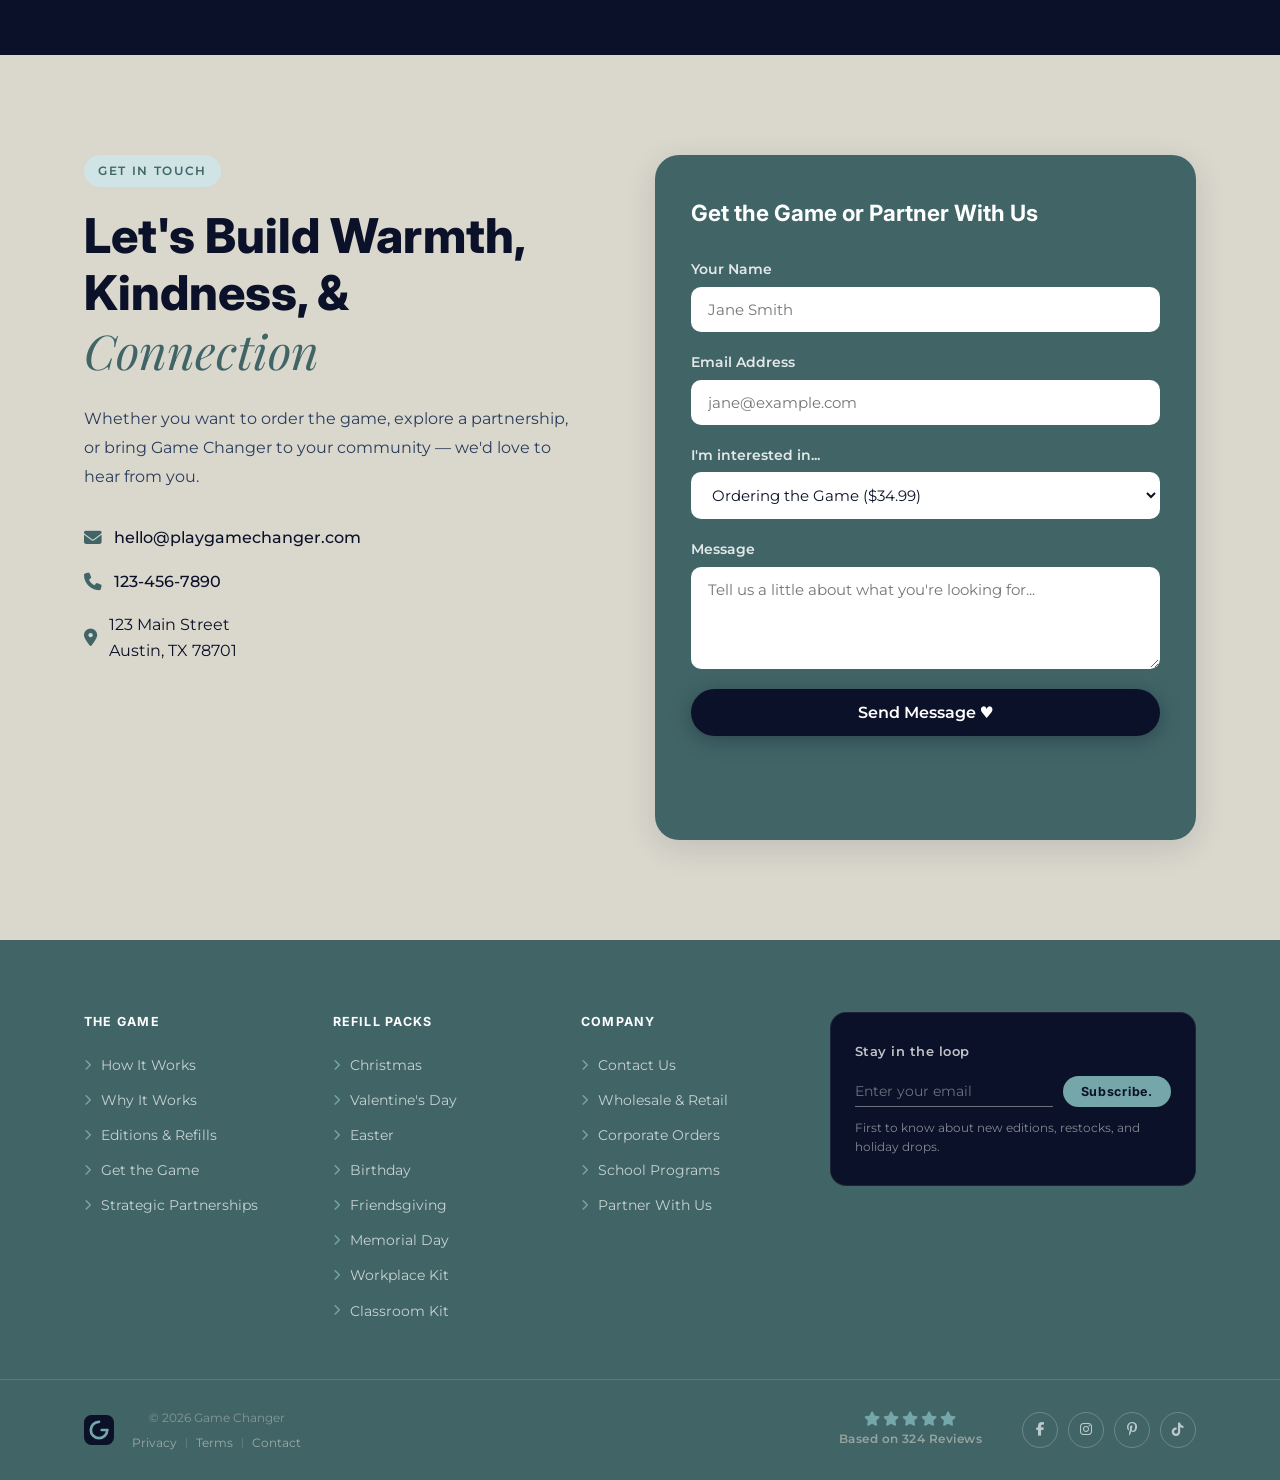
==== commit 9c5fed6d: "Typography: Inter headings, Montserrat body; footer bottom cleanup; newsletter inline - Add --font-h" ====
--- a/secret-kindness-game/index.html
+++ b/secret-kindness-game/index.html
@@ -7,7 +7,7 @@
   <meta name="description" content="Game Changer puts down the phone and picks up the heart. Families draw names and share kind notes aloud — bringing back real human connection at Christmas, Valentine's Day, Easter, and beyond." />
   <link rel="preconnect" href="https://fonts.googleapis.com" />
   <link rel="preconnect" href="https://fonts.gstatic.com" crossorigin />
-  <link href="https://fonts.googleapis.com/css2?family=Playfair+Display:ital,wght@0,400;0,700;0,900;1,400&family=Inter:wght@300;400;500;600;700;800&display=swap" rel="stylesheet" />
+  <link href="https://fonts.googleapis.com/css2?family=Playfair+Display:ital,wght@0,400;0,700;0,900;1,400&family=Inter:wght@300;400;500;600;700;800&family=Montserrat:wght@300;400;500;600;700;800&display=swap" rel="stylesheet" />
   <link rel="stylesheet" href="style.css" />
   <link rel="stylesheet" href="https://cdnjs.cloudflare.com/ajax/libs/font-awesome/6.5.1/css/all.min.css" crossorigin="anonymous" referrerpolicy="no-referrer" />
 </head>
@@ -518,21 +518,18 @@
     <div class="footer-bottom">
       <div class="container footer-bottom-inner">
         <div class="footer-bottom-brand">
-          <div class="footer-logo-lockup">
-            <svg width="30" height="30" viewBox="0 0 44 44" fill="none" aria-hidden="true">
-              <rect width="44" height="44" rx="11" fill="#0A1128"/>
-              <path d="M 22 10 A 12 12 0 1 0 34 22" fill="none" stroke="#75A6A9" stroke-width="4" stroke-linecap="round"/>
-              <line x1="34" y1="22" x2="26" y2="22" stroke="#75A6A9" stroke-width="4" stroke-linecap="round"/>
-            </svg>
-            <span class="footer-logo">Game Changer</span>
-          </div>
-        </div>
-        <div class="footer-bottom-legal">
-          <p>© 2026 Game Changer</p>
-          <div class="footer-legal-links">
-            <a href="#">Privacy</a><span aria-hidden="true">|</span>
-            <a href="#">Terms</a><span aria-hidden="true">|</span>
-            <a href="#contact">Contact</a>
+          <svg width="30" height="30" viewBox="0 0 44 44" fill="none" aria-hidden="true">
+            <rect width="44" height="44" rx="11" fill="#0A1128"/>
+            <path d="M 22 10 A 12 12 0 1 0 34 22" fill="none" stroke="#75A6A9" stroke-width="4" stroke-linecap="round"/>
+            <line x1="34" y1="22" x2="26" y2="22" stroke="#75A6A9" stroke-width="4" stroke-linecap="round"/>
+          </svg>
+          <div class="footer-bottom-legal">
+            <p>© 2026 Game Changer</p>
+            <div class="footer-legal-links">
+              <a href="#">Privacy</a><span aria-hidden="true">|</span>
+              <a href="#">Terms</a><span aria-hidden="true">|</span>
+              <a href="#contact">Contact</a>
+            </div>
           </div>
         </div>
         <div class="footer-stars">
--- a/secret-kindness-game/style.css
+++ b/secret-kindness-game/style.css
@@ -20,8 +20,9 @@
   --shadow-lg:   0 20px 60px rgba(10,17,40,0.16);
   --radius:      16px;
   --radius-lg:   24px;
-  --font-serif:  'Playfair Display', Georgia, serif;
-  --font-sans:   'Inter', system-ui, sans-serif;
+  --font-serif:    'Playfair Display', Georgia, serif;
+  --font-heading:  'Inter', system-ui, sans-serif;
+  --font-sans:     'Montserrat', system-ui, sans-serif;
 }
 
 *, *::before, *::after { box-sizing: border-box; margin: 0; padding: 0; }
@@ -57,7 +58,7 @@
 }
 
 .section-title {
-  font-family: var(--font-sans);
+  font-family: var(--font-heading);
   font-size: clamp(2rem, 4vw, 3rem);
   font-weight: 800;
   line-height: 1.2;
@@ -269,7 +270,7 @@
 }
 
 .hero-headline {
-  font-family: var(--font-sans);
+  font-family: var(--font-heading);
   font-size: clamp(2.8rem, 6vw, 5rem);
   font-weight: 800;
   line-height: 1.1;
@@ -409,7 +410,7 @@
 .problem-icon { font-size: 2rem; margin-bottom: 20px; color: var(--green-light); }
 
 .problem-card h3 {
-  font-family: var(--font-serif);
+  font-family: var(--font-heading);
   font-size: 1.25rem;
   font-weight: 700;
   color: var(--cream);
@@ -586,7 +587,7 @@
 .why-icon { font-size: 1.8rem; margin-bottom: 20px; color: var(--green); }
 
 .why-card h3 {
-  font-family: var(--font-sans);
+  font-family: var(--font-heading);
   font-size: 1.1rem;
   font-weight: 700;
   color: var(--brown);
@@ -643,7 +644,7 @@
 }
 
 .value-item h4 {
-  font-family: var(--font-sans);
+  font-family: var(--font-heading);
   font-size: 1.05rem;
   font-weight: 700;
   color: var(--white);
@@ -820,7 +821,7 @@
 .edition-icon { font-size: 1.8rem; margin-bottom: 20px; color: var(--green-light); }
 
 .edition-card h3 {
-  font-family: var(--font-sans);
+  font-family: var(--font-heading);
   font-size: 1.1rem;
   font-weight: 700;
   color: var(--white);
@@ -944,7 +945,7 @@
 }
 
 .contact-form h3 {
-  font-family: var(--font-serif);
+  font-family: var(--font-heading);
   font-size: 1.4rem;
   font-weight: 700;
   color: var(--white);
@@ -1022,7 +1023,7 @@
 }
 
 .footer-col-title {
-  font-family: var(--font-sans);
+  font-family: var(--font-heading);
   font-size: 0.78rem;
   font-weight: 700;
   letter-spacing: 0.1em;
@@ -1065,37 +1066,37 @@
 }
 .footer-newsletter-form {
   display: flex;
-  flex-direction: column;
+  align-items: center;
   gap: 10px;
   margin-bottom: 12px;
 }
 .footer-newsletter-input {
-  width: 100%;
-  background: rgba(255,255,255,0.08);
-  border: 1.5px solid rgba(255,255,255,0.2);
-  border-radius: 8px;
+  flex: 1;
+  background: transparent;
+  border: none;
+  border-bottom: 1.5px solid rgba(255,255,255,0.4);
+  border-radius: 0;
   outline: none;
   font-family: var(--font-sans);
   font-size: 0.9rem;
-  font-weight: 400;
   color: var(--white);
-  padding: 9px 14px;
+  padding: 6px 0;
   transition: border-color 0.2s;
 }
-.footer-newsletter-input:focus { border-color: var(--green-light); }
+.footer-newsletter-input:focus { border-bottom-color: var(--green-light); }
 .footer-newsletter-input::placeholder { color: rgba(255,255,255,0.4); }
 .footer-newsletter-btn {
-  width: 100%;
+  flex-shrink: 0;
   background: var(--green-light);
   border: none;
   border-radius: 100px;
   cursor: pointer;
-  font-family: var(--font-sans);
-  font-size: 0.82rem;
+  font-family: var(--font-heading);
+  font-size: 0.78rem;
   font-weight: 700;
   letter-spacing: 0.06em;
   color: var(--brown);
-  padding: 10px 20px;
+  padding: 8px 18px;
   transition: opacity 0.2s, transform 0.15s;
 }
 .footer-newsletter-btn:hover { opacity: 0.88; transform: translateY(-1px); }
@@ -1130,11 +1131,15 @@
 .footer-bottom { padding: 28px 0; }
 .footer-bottom-inner {
   display: grid;
-  grid-template-columns: repeat(4, 1fr);
-  gap: 24px;
-  align-items: center;
-}
-.footer-bottom-brand { display: flex; justify-content: flex-start; }
+  grid-template-columns: 1fr auto auto;
+  gap: 40px;
+  align-items: center;
+}
+.footer-bottom-brand {
+  display: flex;
+  align-items: center;
+  gap: 18px;
+}
 .footer-bottom-legal { justify-self: center; }
 .footer-stars { justify-self: center; }
 .footer-social { justify-self: end; }
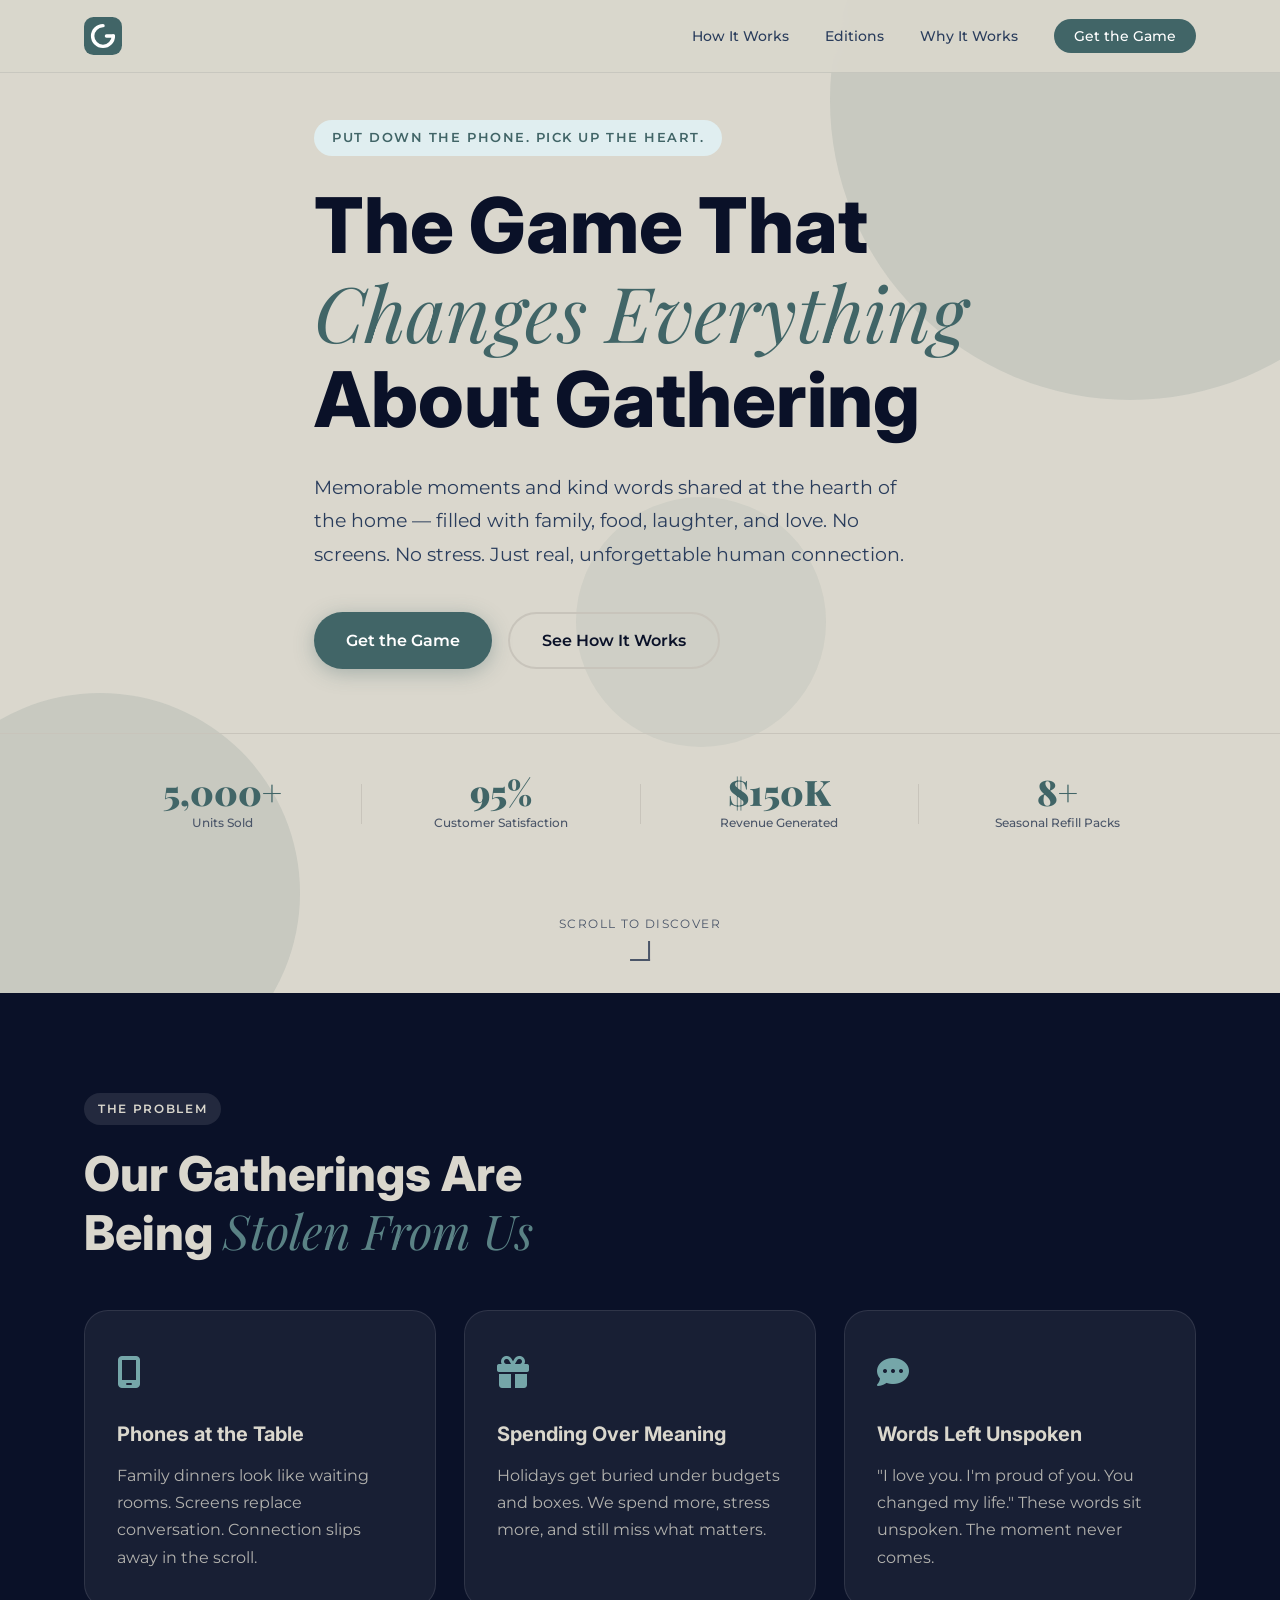
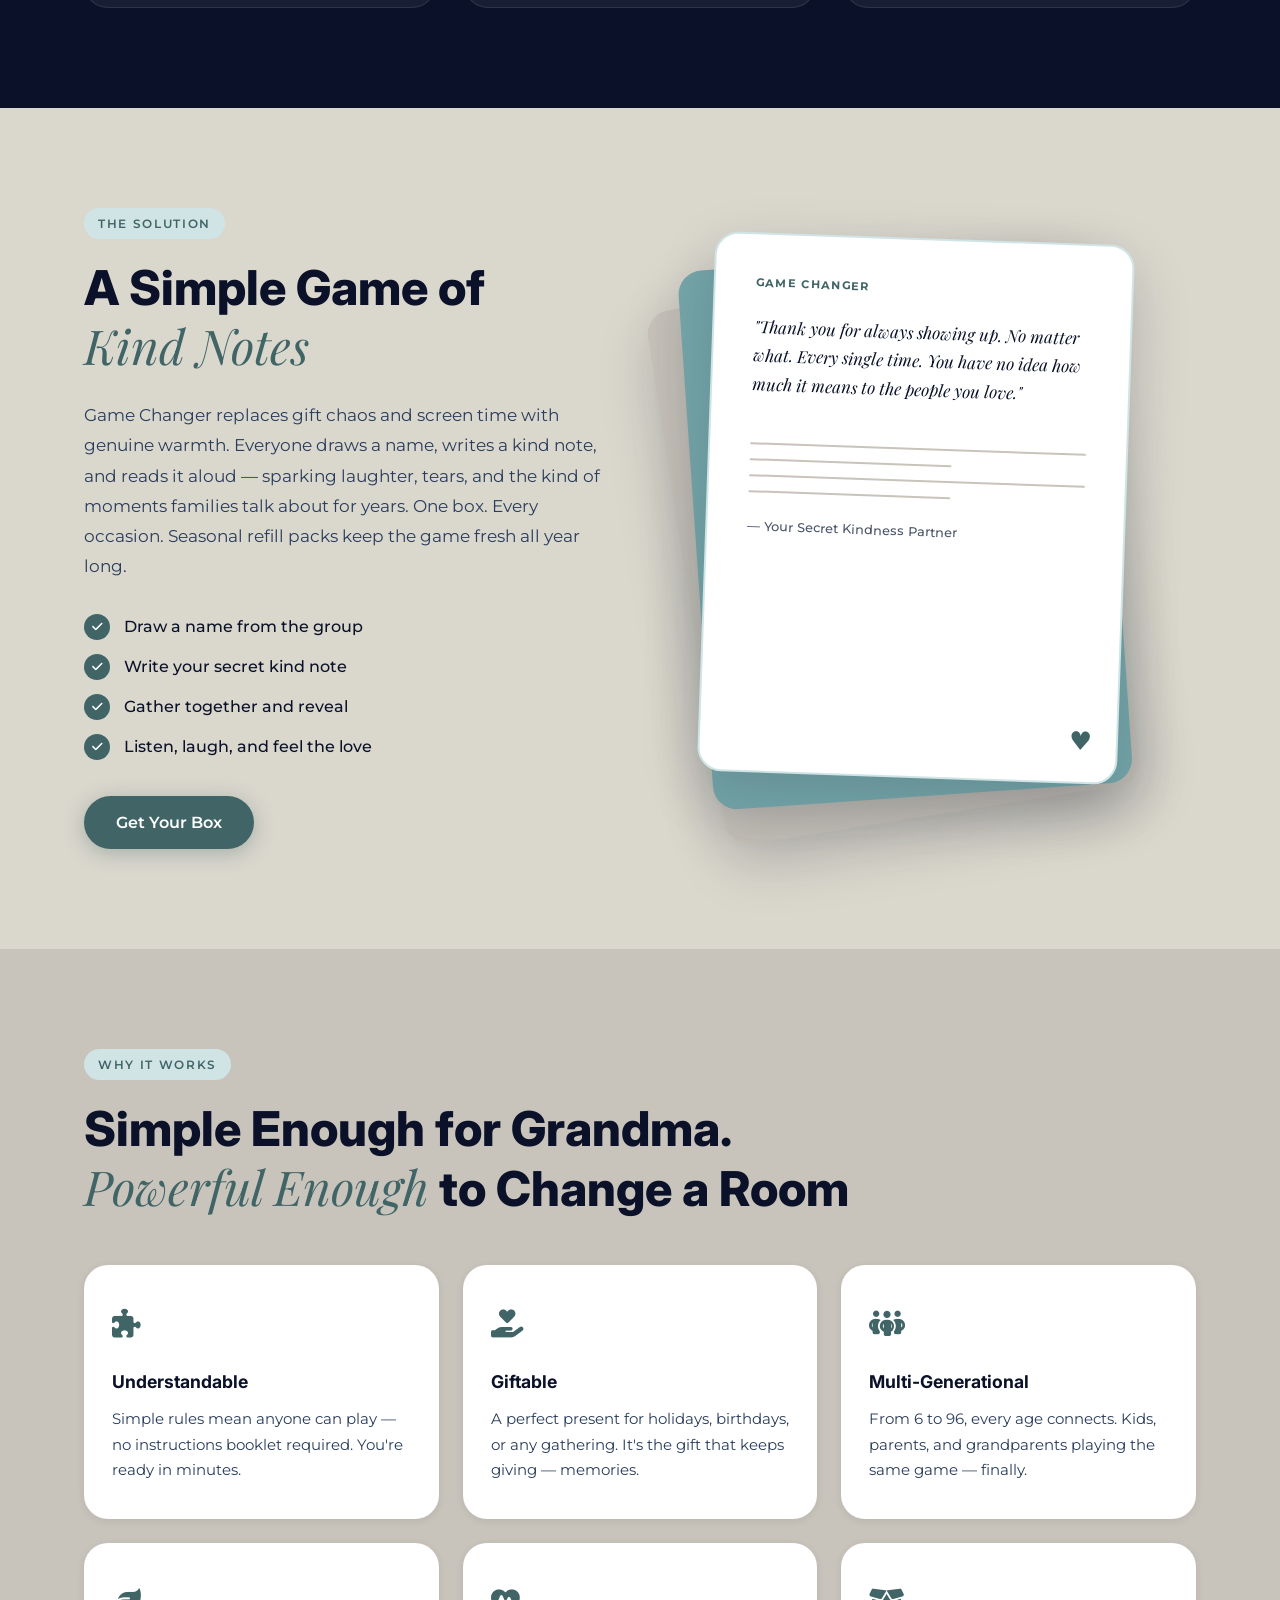
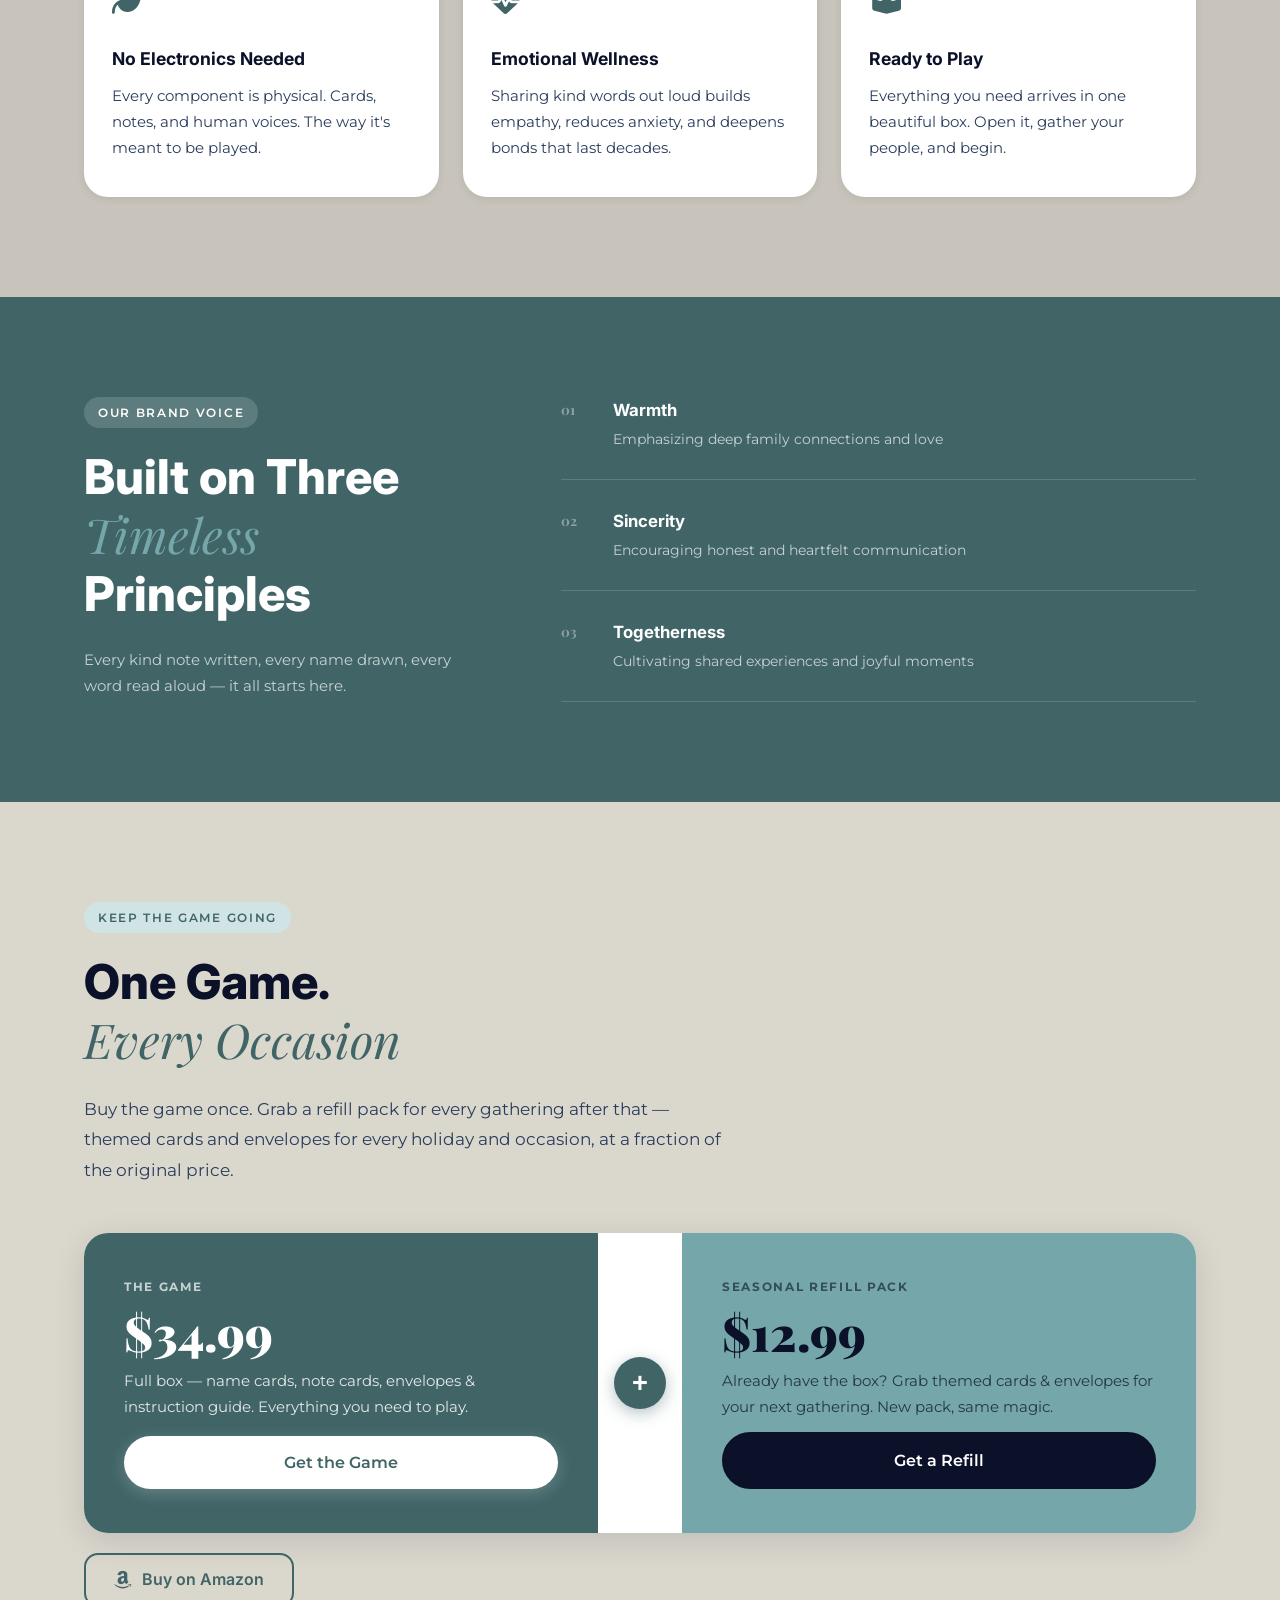
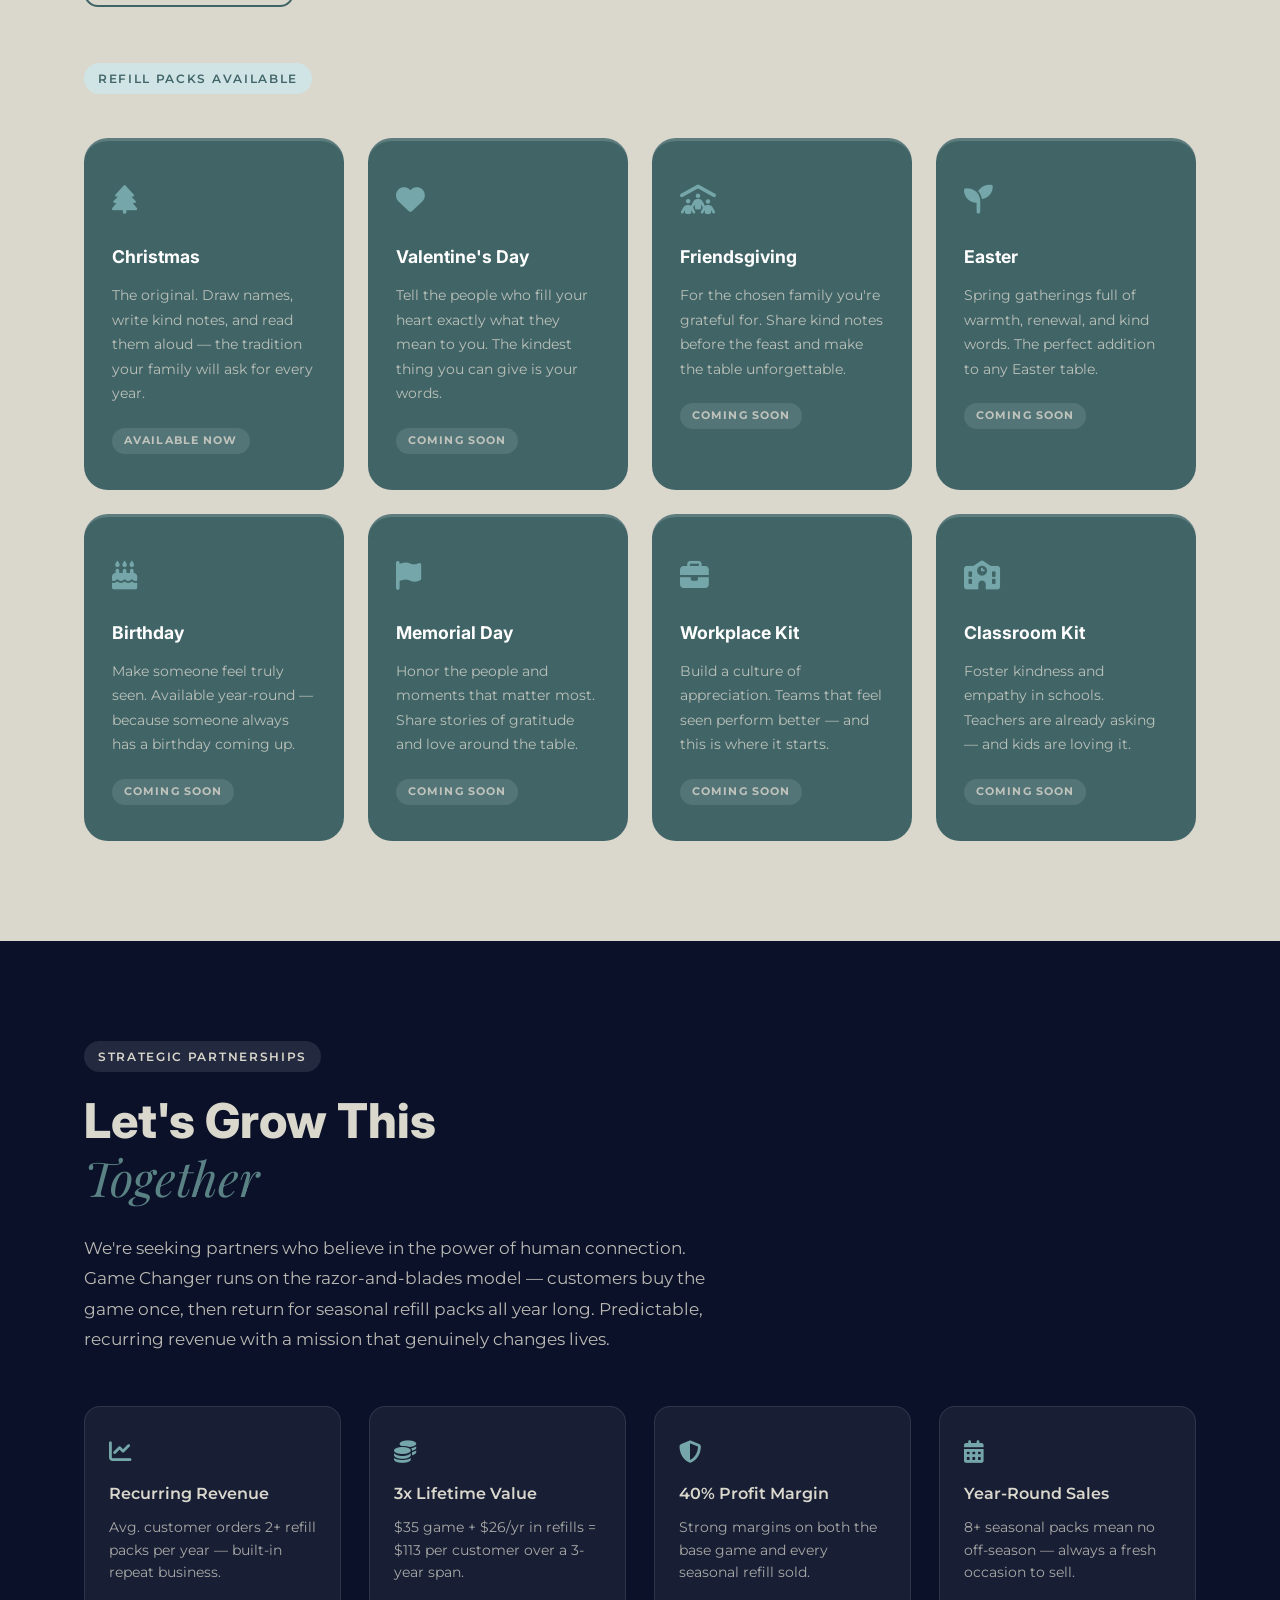
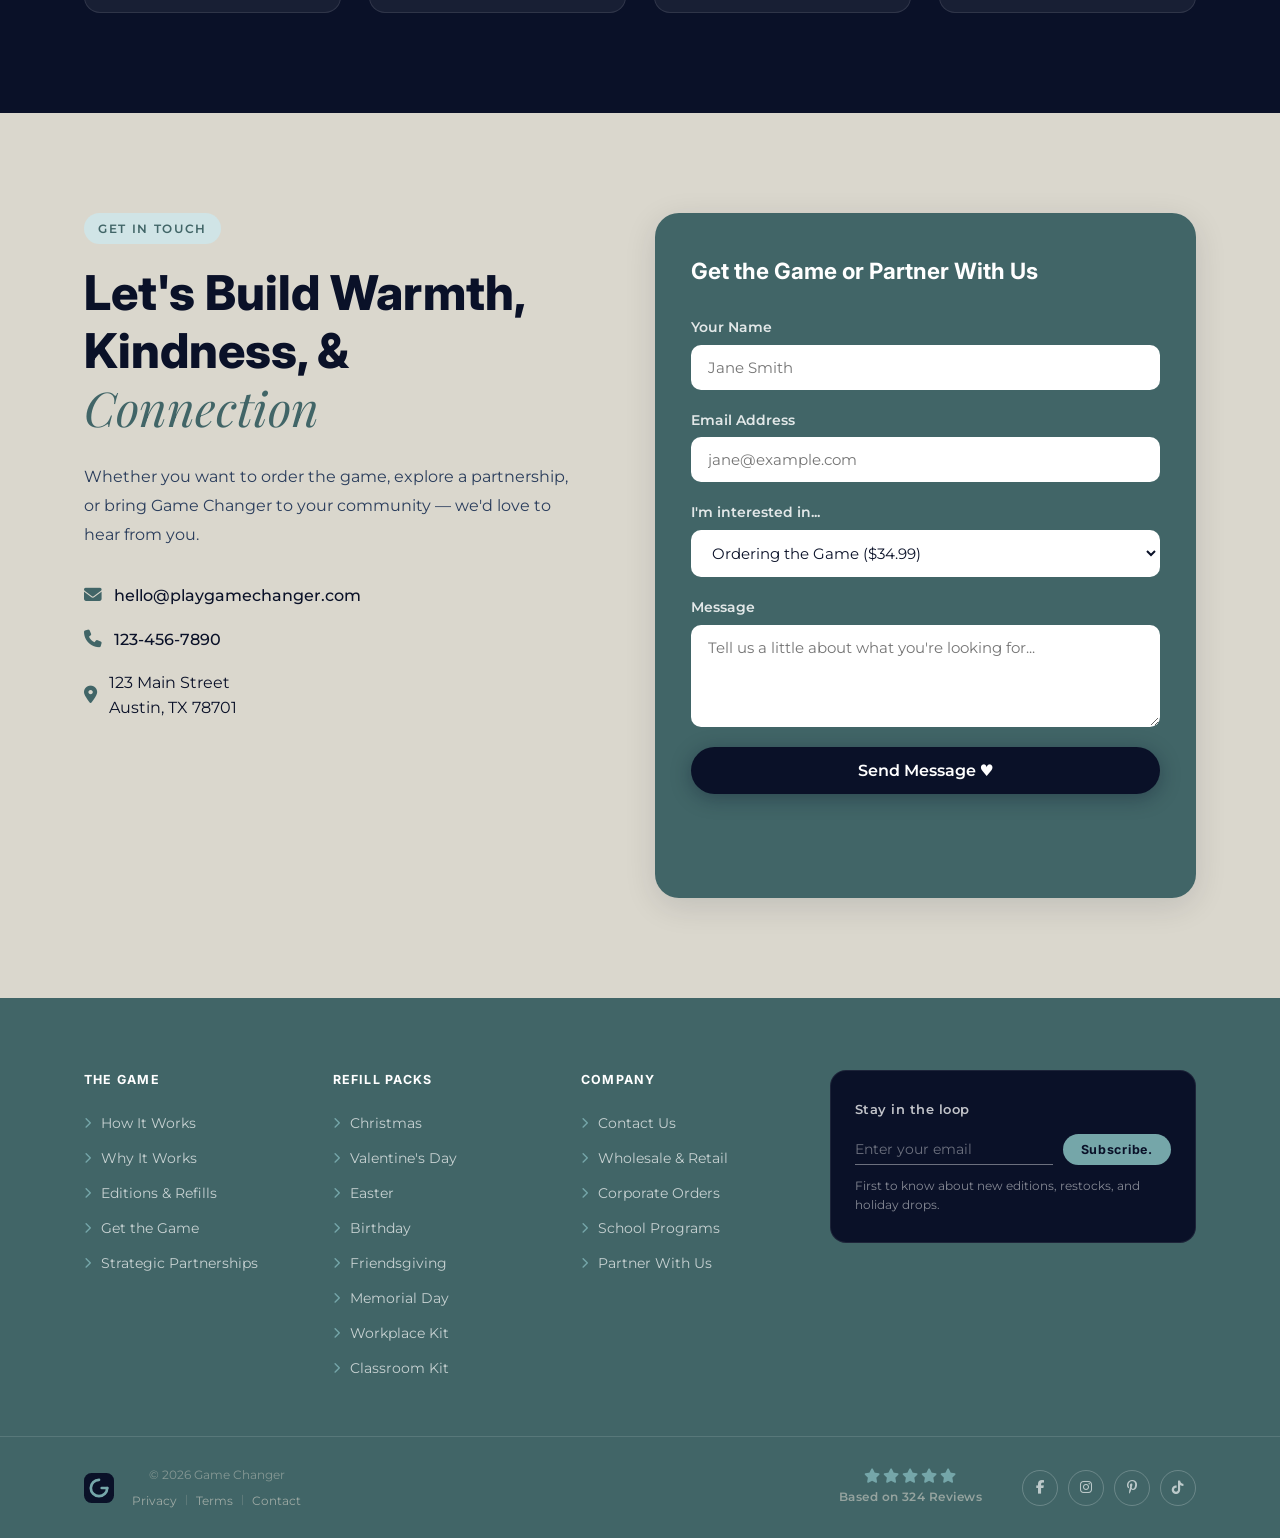
==== commit 2e8f6143: "Add Amazon store button below refill model Outlined pill button matching App Store/Google Play style" ====
--- a/secret-kindness-game/index.html
+++ b/secret-kindness-game/index.html
@@ -296,6 +296,13 @@
           <a href="#contact" class="btn btn-ghost">Get a Refill</a>
         </div>
       </div>
+      <div class="store-links">
+        <a href="#" class="store-btn">
+          <i class="fa-brands fa-amazon" aria-hidden="true"></i>
+          <span>Buy on Amazon</span>
+        </a>
+      </div>
+
       <div class="section-label" style="margin-top: 56px;">Refill Packs Available</div>
       <div class="editions-grid" style="margin-top: 24px;">
 
--- a/secret-kindness-game/style.css
+++ b/secret-kindness-game/style.css
@@ -779,6 +779,34 @@
   .refill-divider { min-width: unset; width: 100%; min-height: 72px; }
 }
 
+/* Store buttons */
+.store-links {
+  display: flex;
+  gap: 16px;
+  flex-wrap: wrap;
+  margin-top: 20px;
+}
+.store-btn {
+  display: inline-flex;
+  align-items: center;
+  gap: 10px;
+  padding: 12px 28px;
+  border: 2px solid var(--green);
+  border-radius: 14px;
+  text-decoration: none;
+  color: var(--green);
+  background: transparent;
+  font-family: var(--font-heading);
+  font-size: 1rem;
+  font-weight: 600;
+  transition: background 0.2s, color 0.2s;
+}
+.store-btn:hover {
+  background: var(--green);
+  color: var(--white);
+}
+.store-btn i { font-size: 1.25rem; }
+
 .editions {
   padding: 100px 0;
   background: var(--cream);
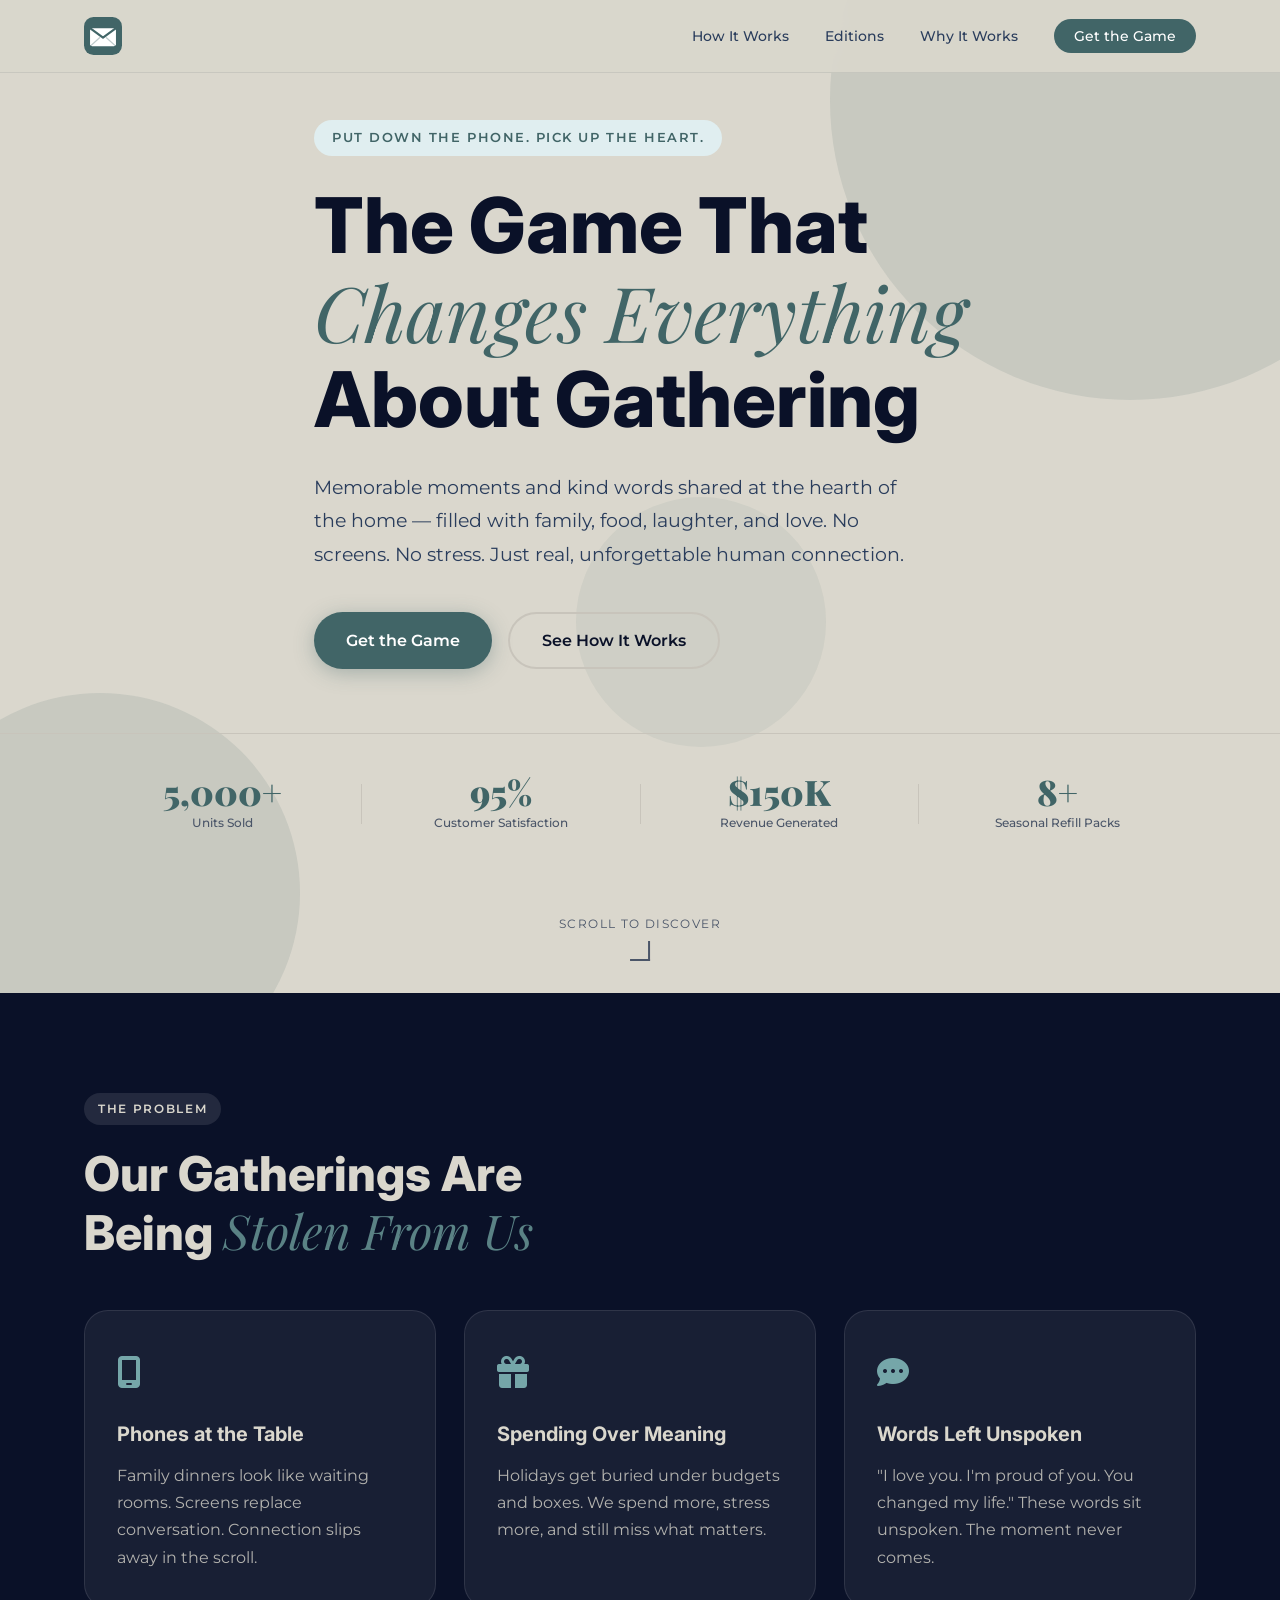
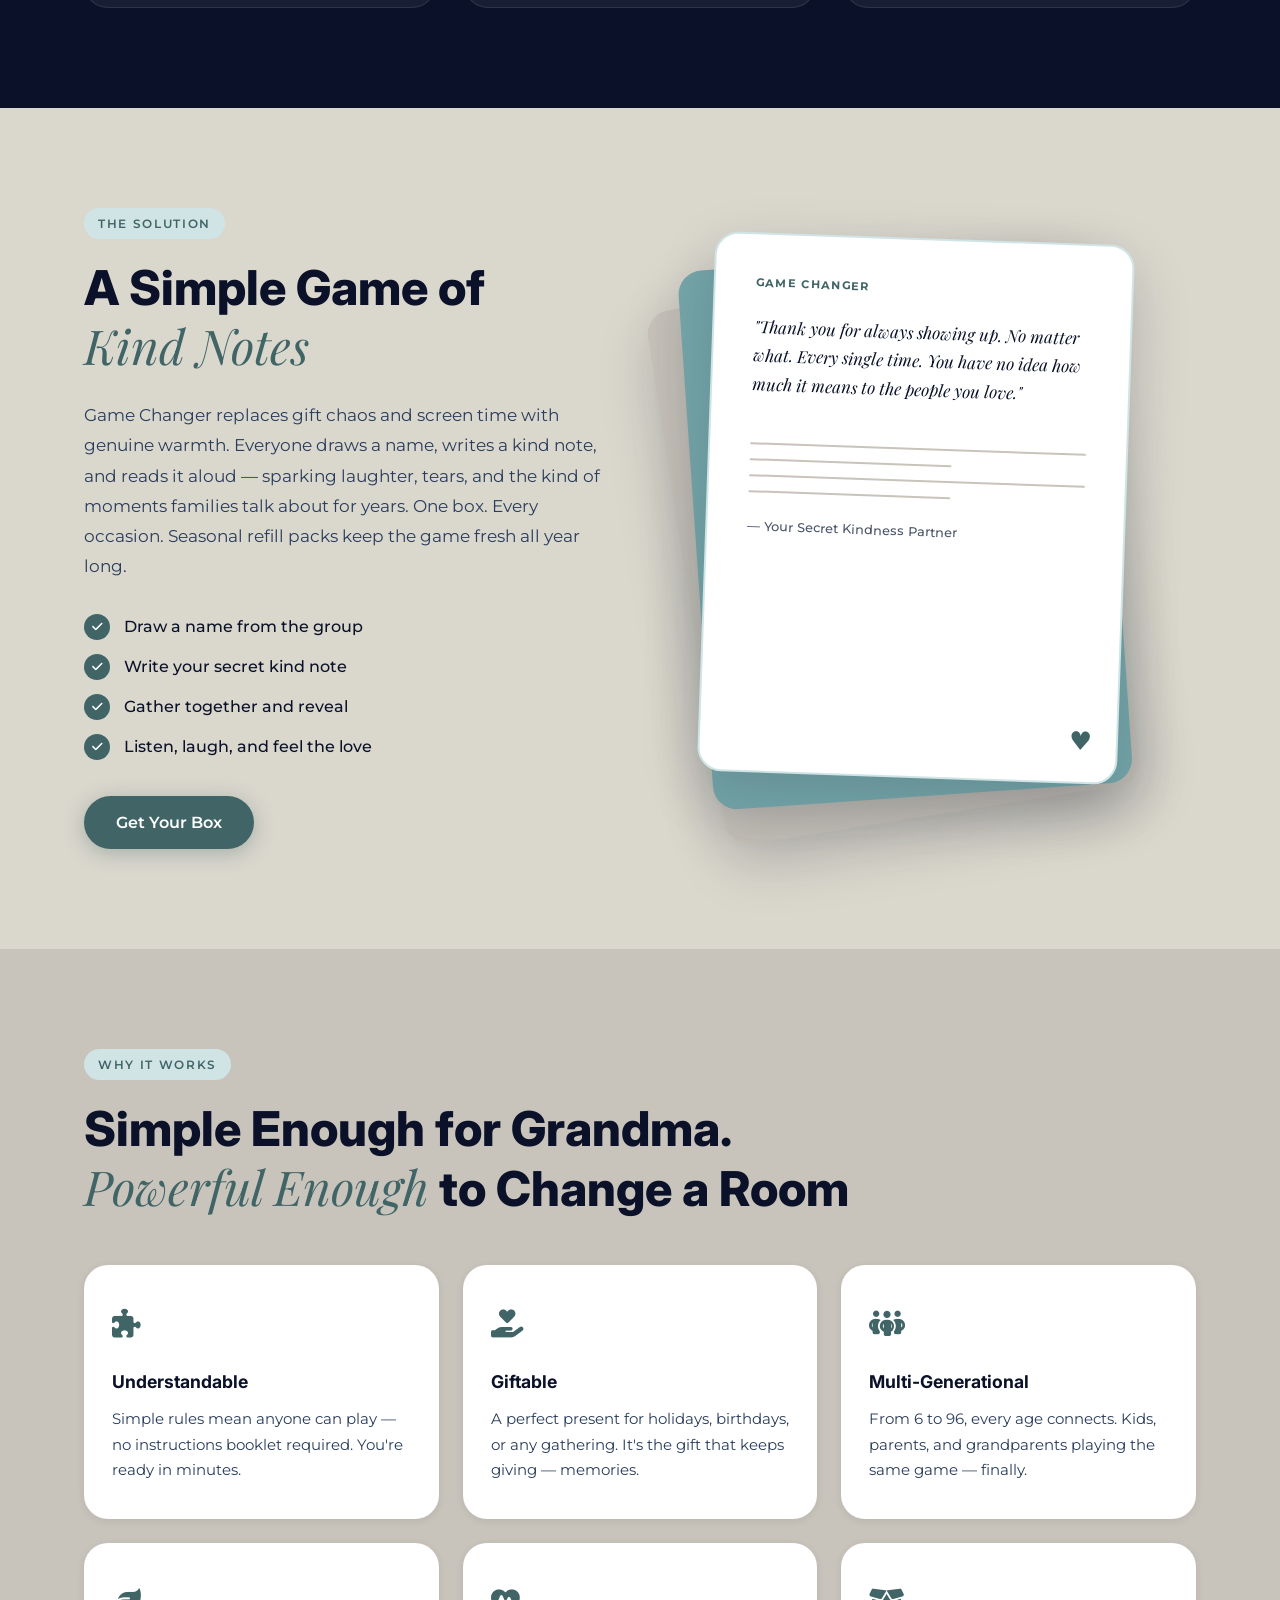
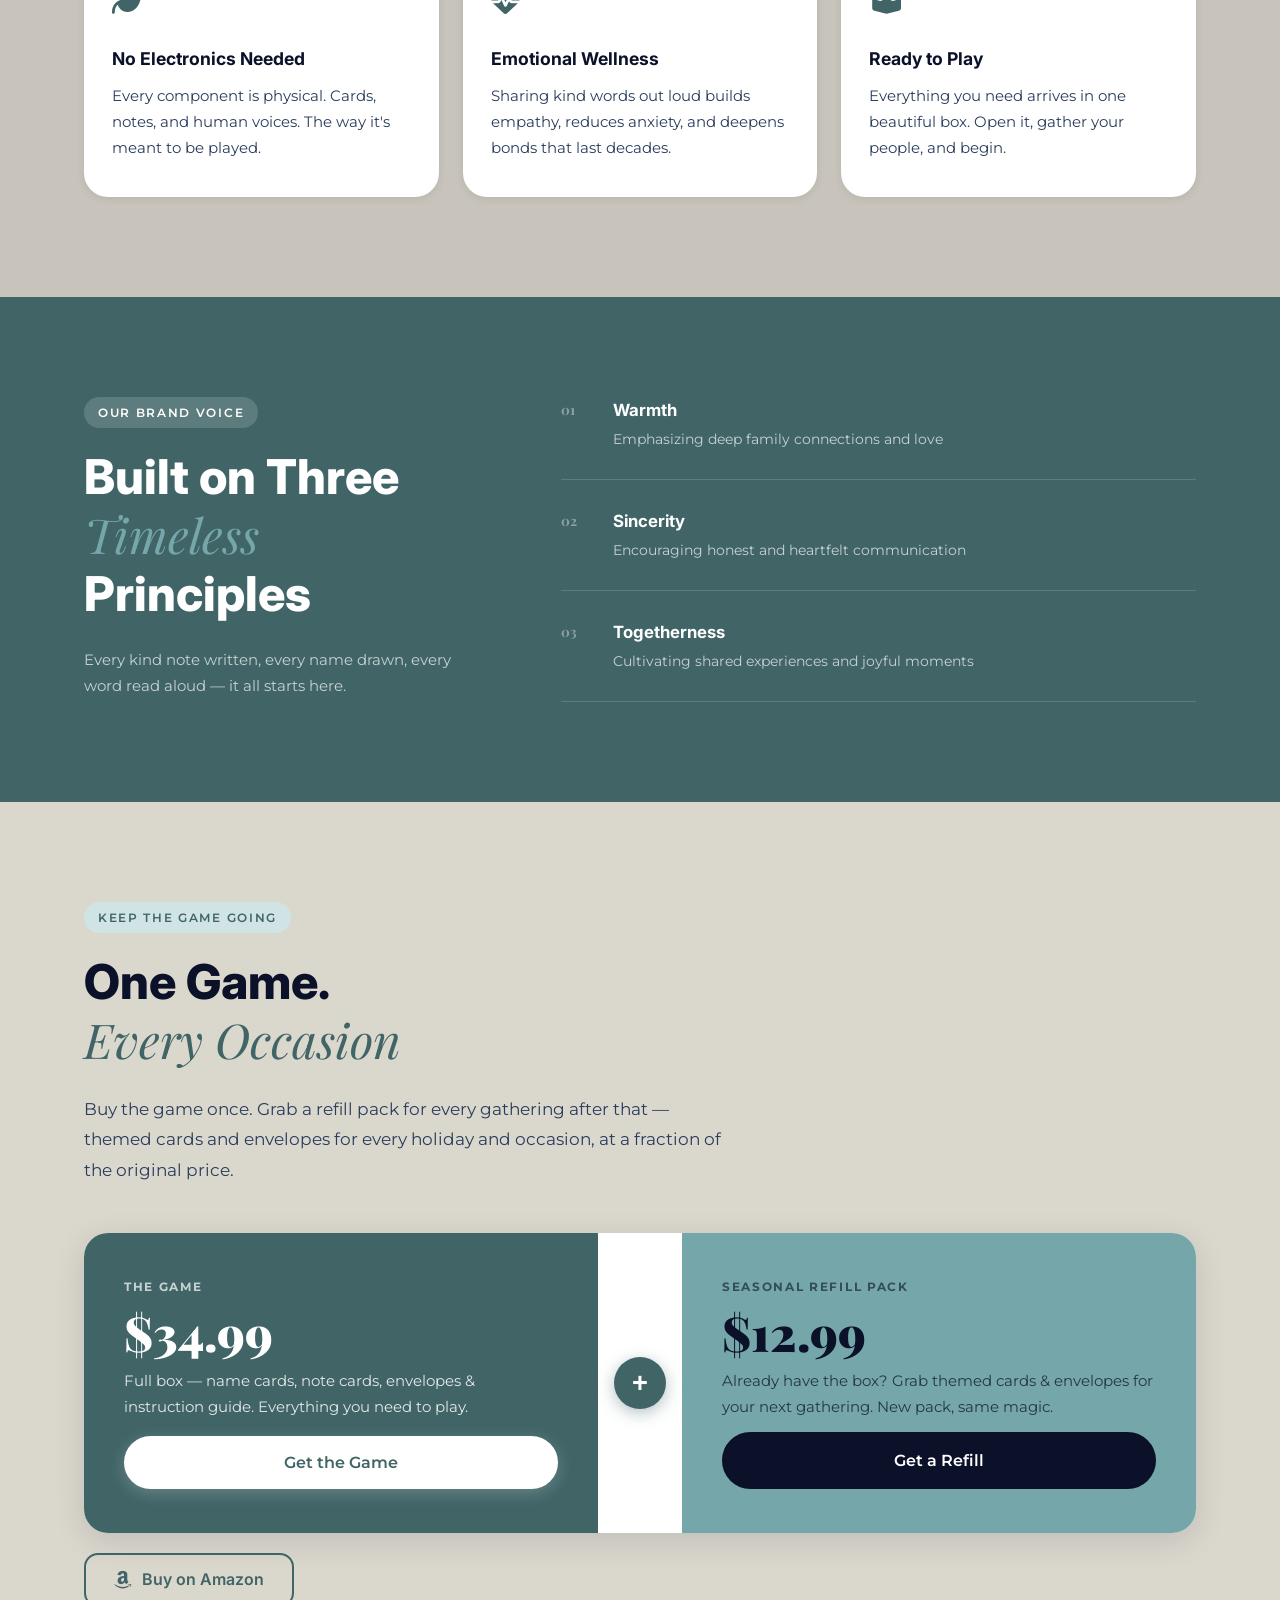
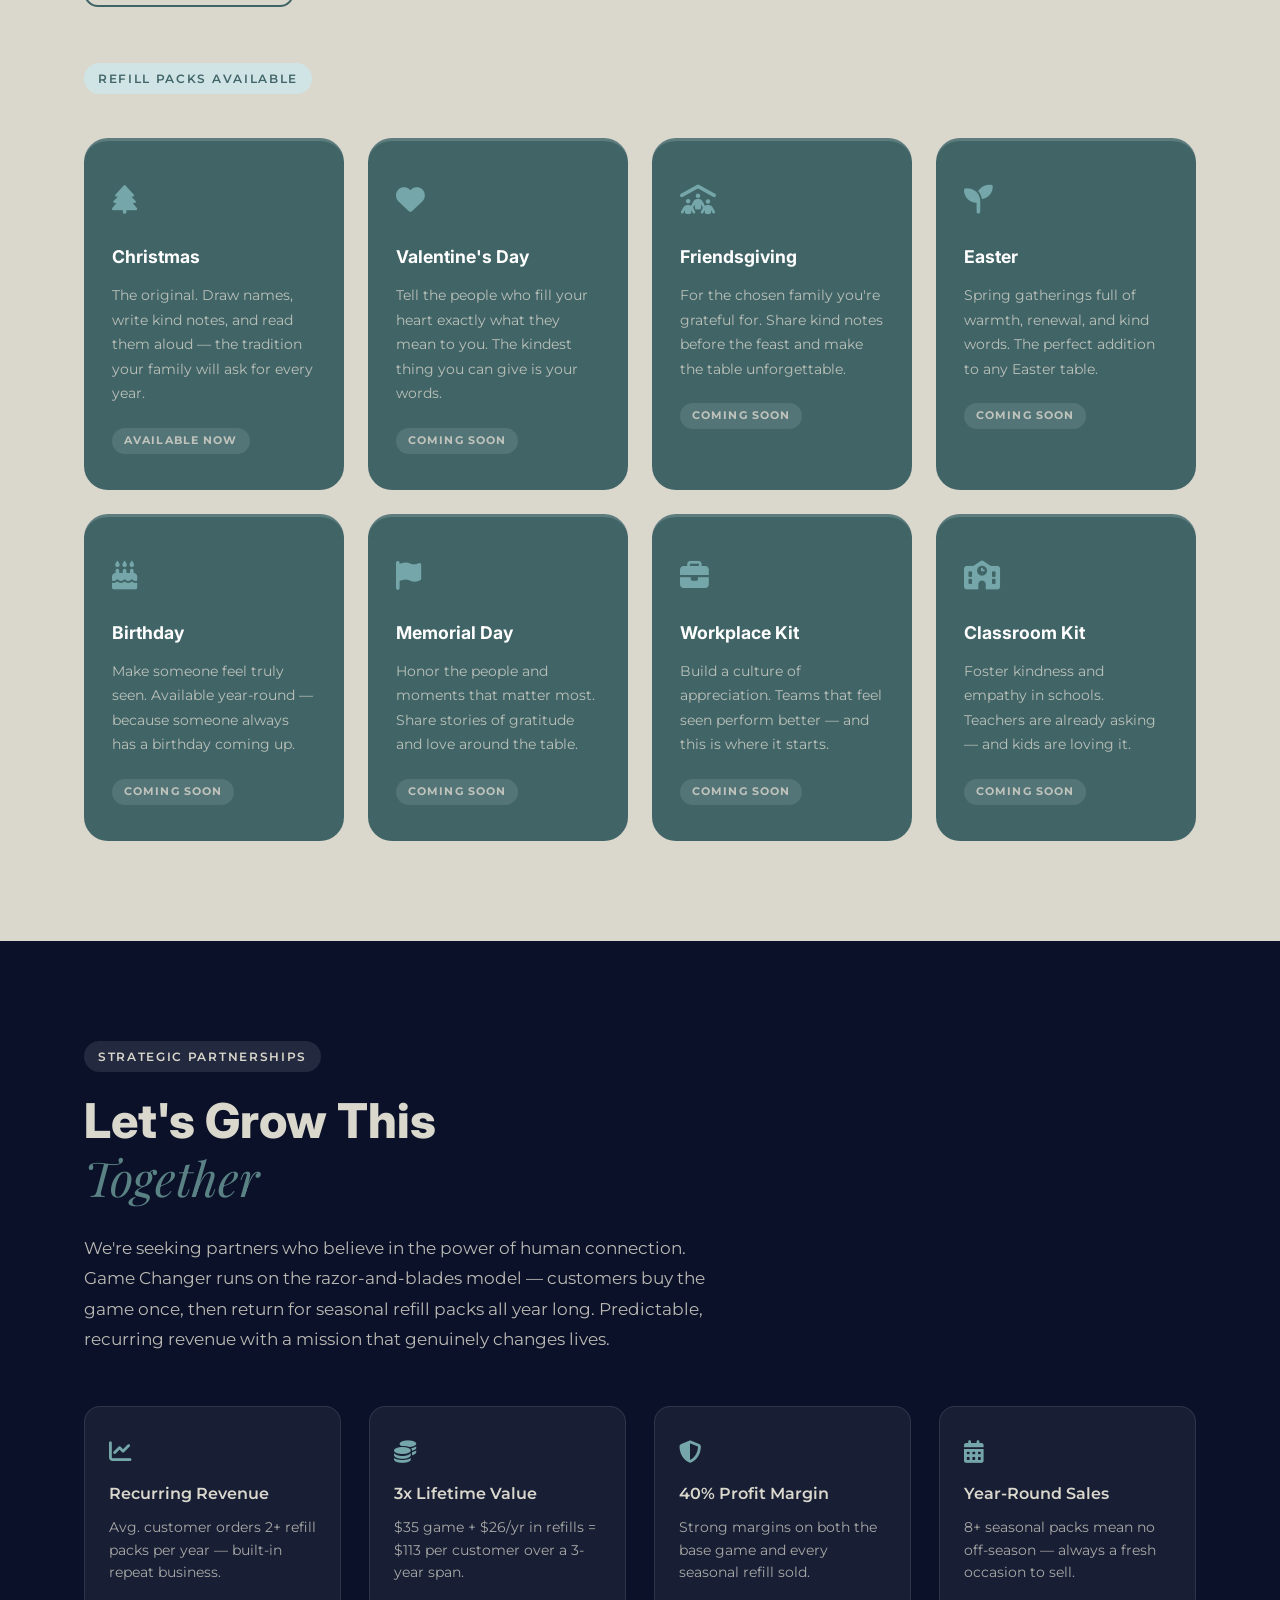
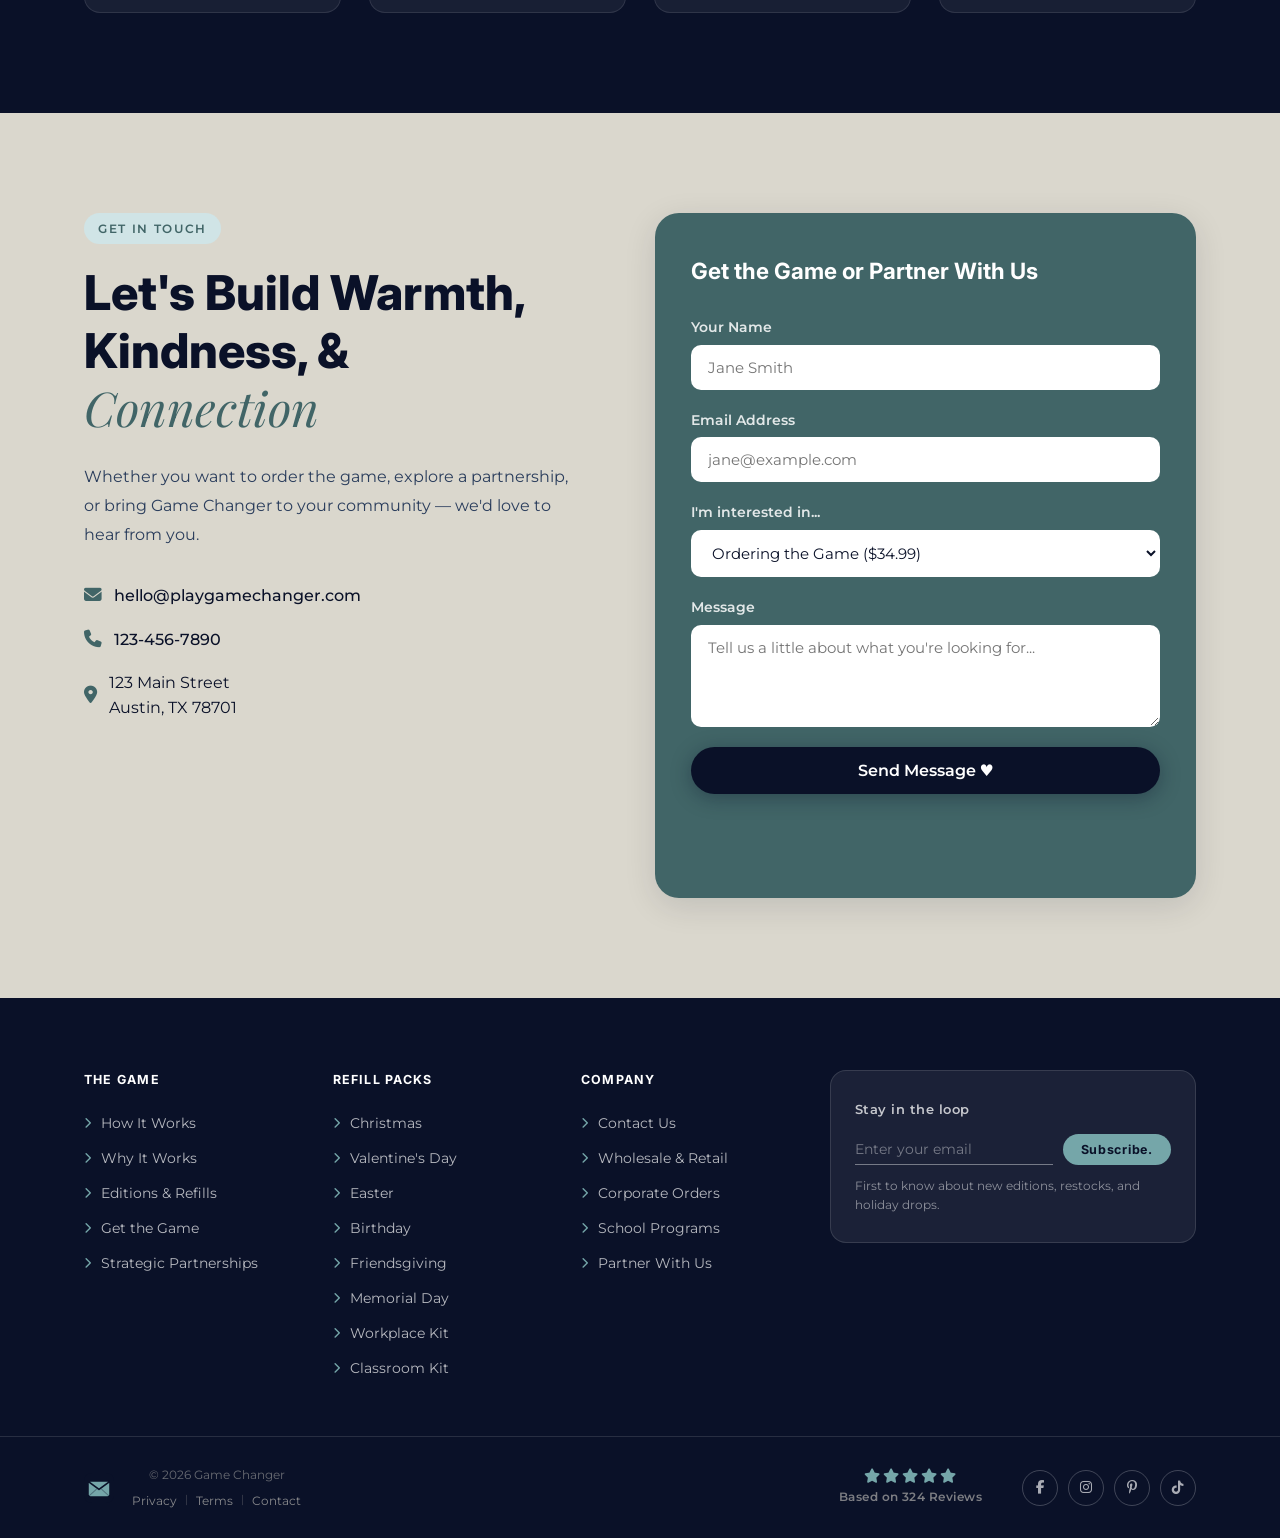
==== commit 2925d743: "Logo: replace GC lettermark with envelope icon mark Sealed envelope with fold lines — white body on " ====
--- a/secret-kindness-game/index.html
+++ b/secret-kindness-game/index.html
@@ -19,8 +19,13 @@
       <a href="#" class="nav-logo" aria-label="Game Changer — Home">
         <svg width="38" height="38" viewBox="0 0 44 44" fill="none" aria-hidden="true">
           <rect width="44" height="44" rx="11" fill="#416567"/>
-          <path d="M 22 10 A 12 12 0 1 0 34 22" fill="none" stroke="white" stroke-width="4" stroke-linecap="round"/>
-          <line x1="34" y1="22" x2="26" y2="22" stroke="white" stroke-width="4" stroke-linecap="round"/>
+          <!-- Envelope body -->
+          <rect x="7" y="13" width="30" height="21" rx="2.5" fill="white"/>
+          <!-- Sealed flap fold -->
+          <path d="M7 13 L22 24 L37 13" stroke="#416567" stroke-width="2.5" stroke-linejoin="round" fill="none"/>
+          <!-- Bottom corner folds -->
+          <path d="M7 34 L18 24" stroke="rgba(65,101,103,0.35)" stroke-width="1.5" stroke-linecap="round"/>
+          <path d="M37 34 L26 24" stroke="rgba(65,101,103,0.35)" stroke-width="1.5" stroke-linecap="round"/>
         </svg>
       </a>
       <ul class="nav-links">
@@ -527,8 +532,13 @@
         <div class="footer-bottom-brand">
           <svg width="30" height="30" viewBox="0 0 44 44" fill="none" aria-hidden="true">
             <rect width="44" height="44" rx="11" fill="#0A1128"/>
-            <path d="M 22 10 A 12 12 0 1 0 34 22" fill="none" stroke="#75A6A9" stroke-width="4" stroke-linecap="round"/>
-            <line x1="34" y1="22" x2="26" y2="22" stroke="#75A6A9" stroke-width="4" stroke-linecap="round"/>
+            <!-- Envelope body -->
+            <rect x="7" y="13" width="30" height="21" rx="2.5" fill="#75A6A9"/>
+            <!-- Sealed flap fold -->
+            <path d="M7 13 L22 24 L37 13" stroke="#0A1128" stroke-width="2.5" stroke-linejoin="round" fill="none"/>
+            <!-- Bottom corner folds -->
+            <path d="M7 34 L18 24" stroke="rgba(10,17,40,0.35)" stroke-width="1.5" stroke-linecap="round"/>
+            <path d="M37 34 L26 24" stroke="rgba(10,17,40,0.35)" stroke-width="1.5" stroke-linecap="round"/>
           </svg>
           <div class="footer-bottom-legal">
             <p>© 2026 Game Changer</p>
--- a/secret-kindness-game/style.css
+++ b/secret-kindness-game/style.css
@@ -1036,7 +1036,7 @@
 }
 
 /* ---- FOOTER ---- */
-.footer { background: var(--green); }
+.footer { background: var(--brown); }
 
 .footer-top {
   padding: 72px 0 56px;
@@ -1080,10 +1080,10 @@
 
 /* Newsletter */
 .footer-newsletter {
-  background: var(--brown);
+  background: rgba(255,255,255,0.07);
   border-radius: var(--radius);
   padding: 28px 24px;
-  border: 1px solid rgba(255,255,255,0.08);
+  border: 1px solid rgba(255,255,255,0.12);
 }
 .footer-newsletter-label {
   font-size: 0.82rem;
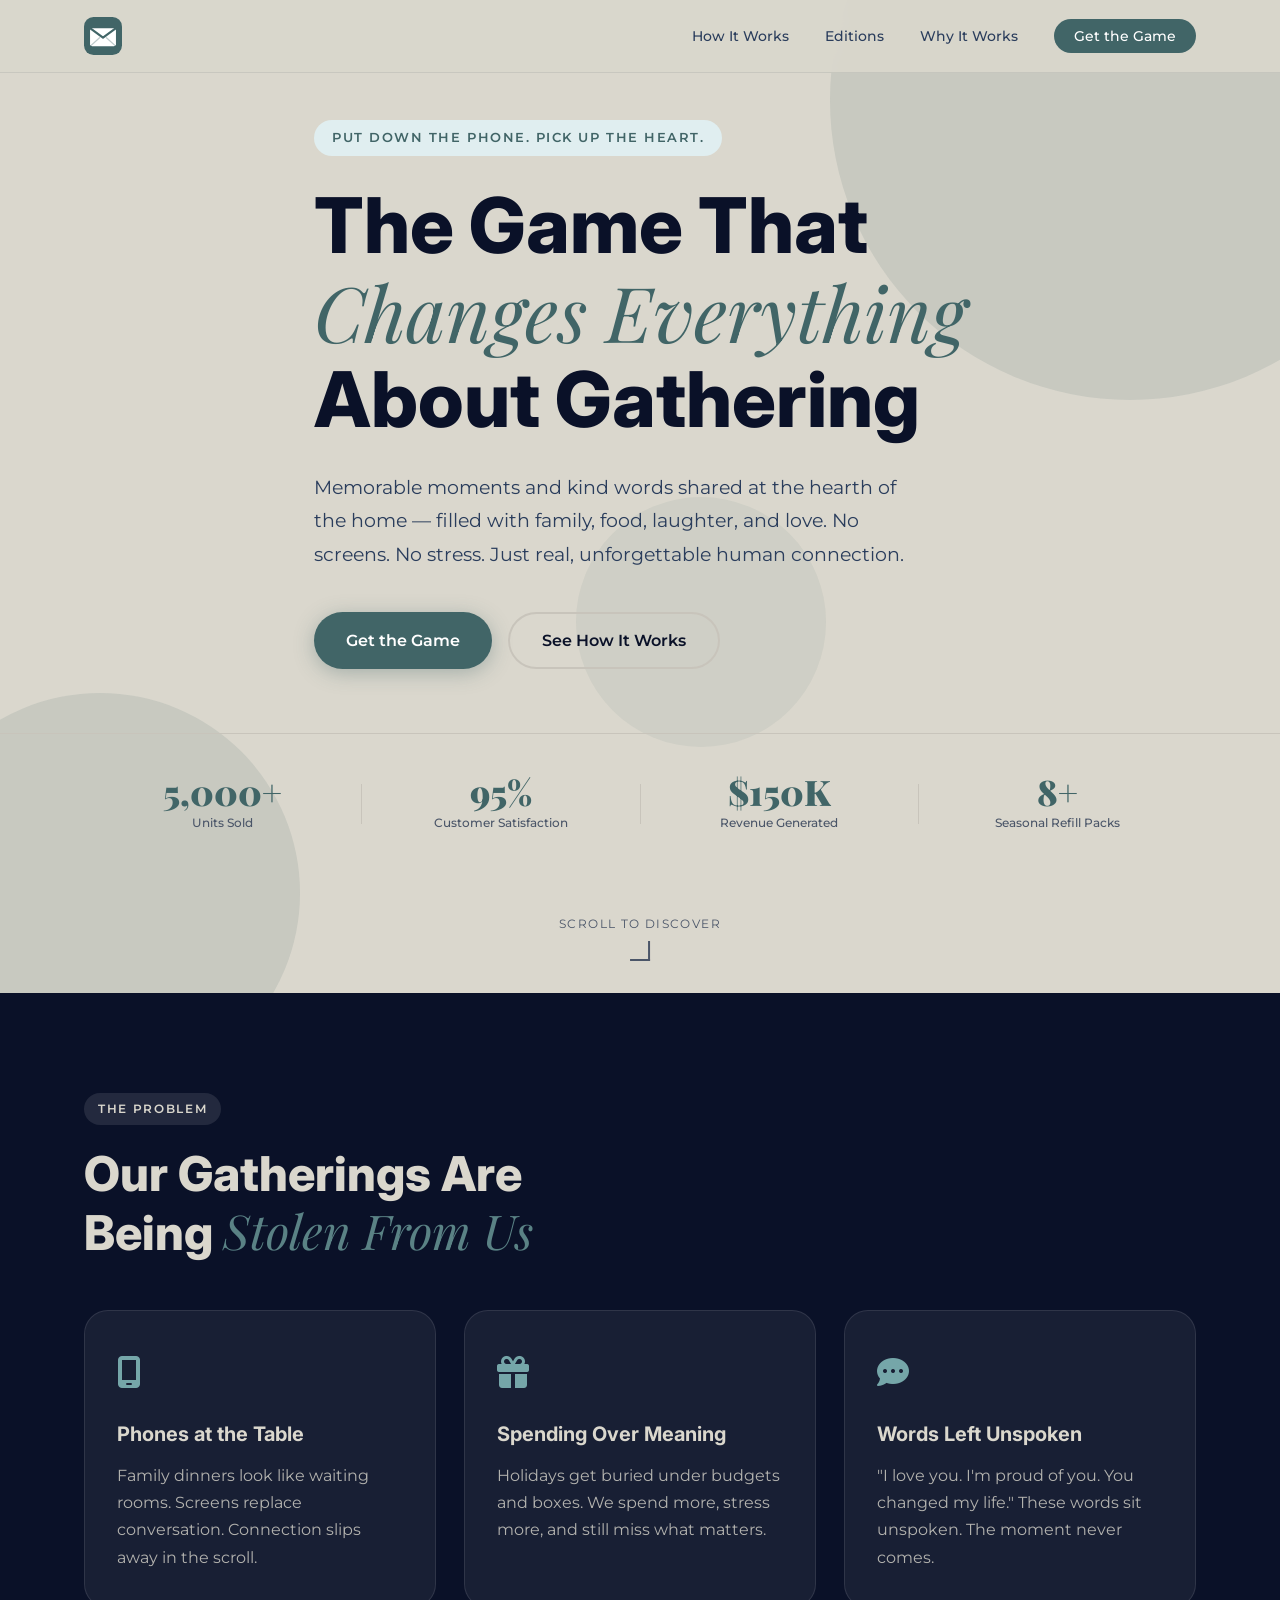
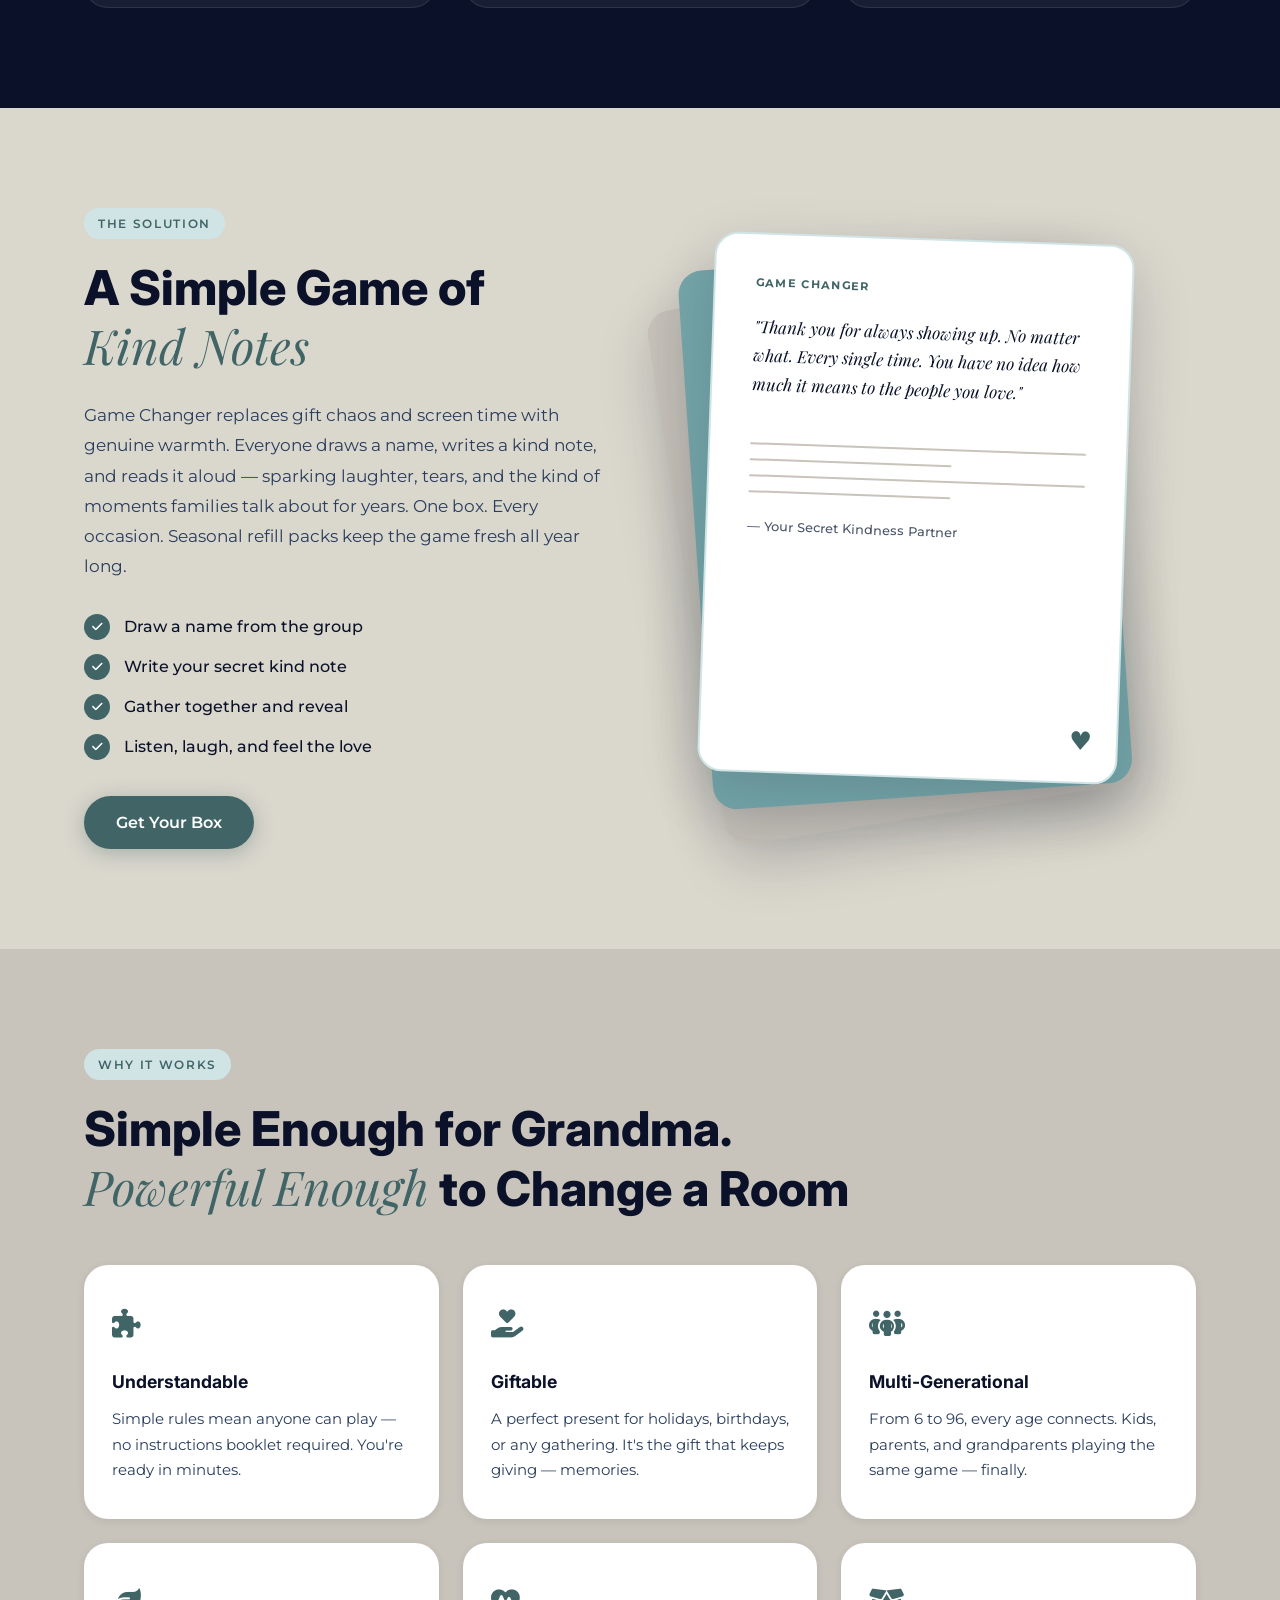
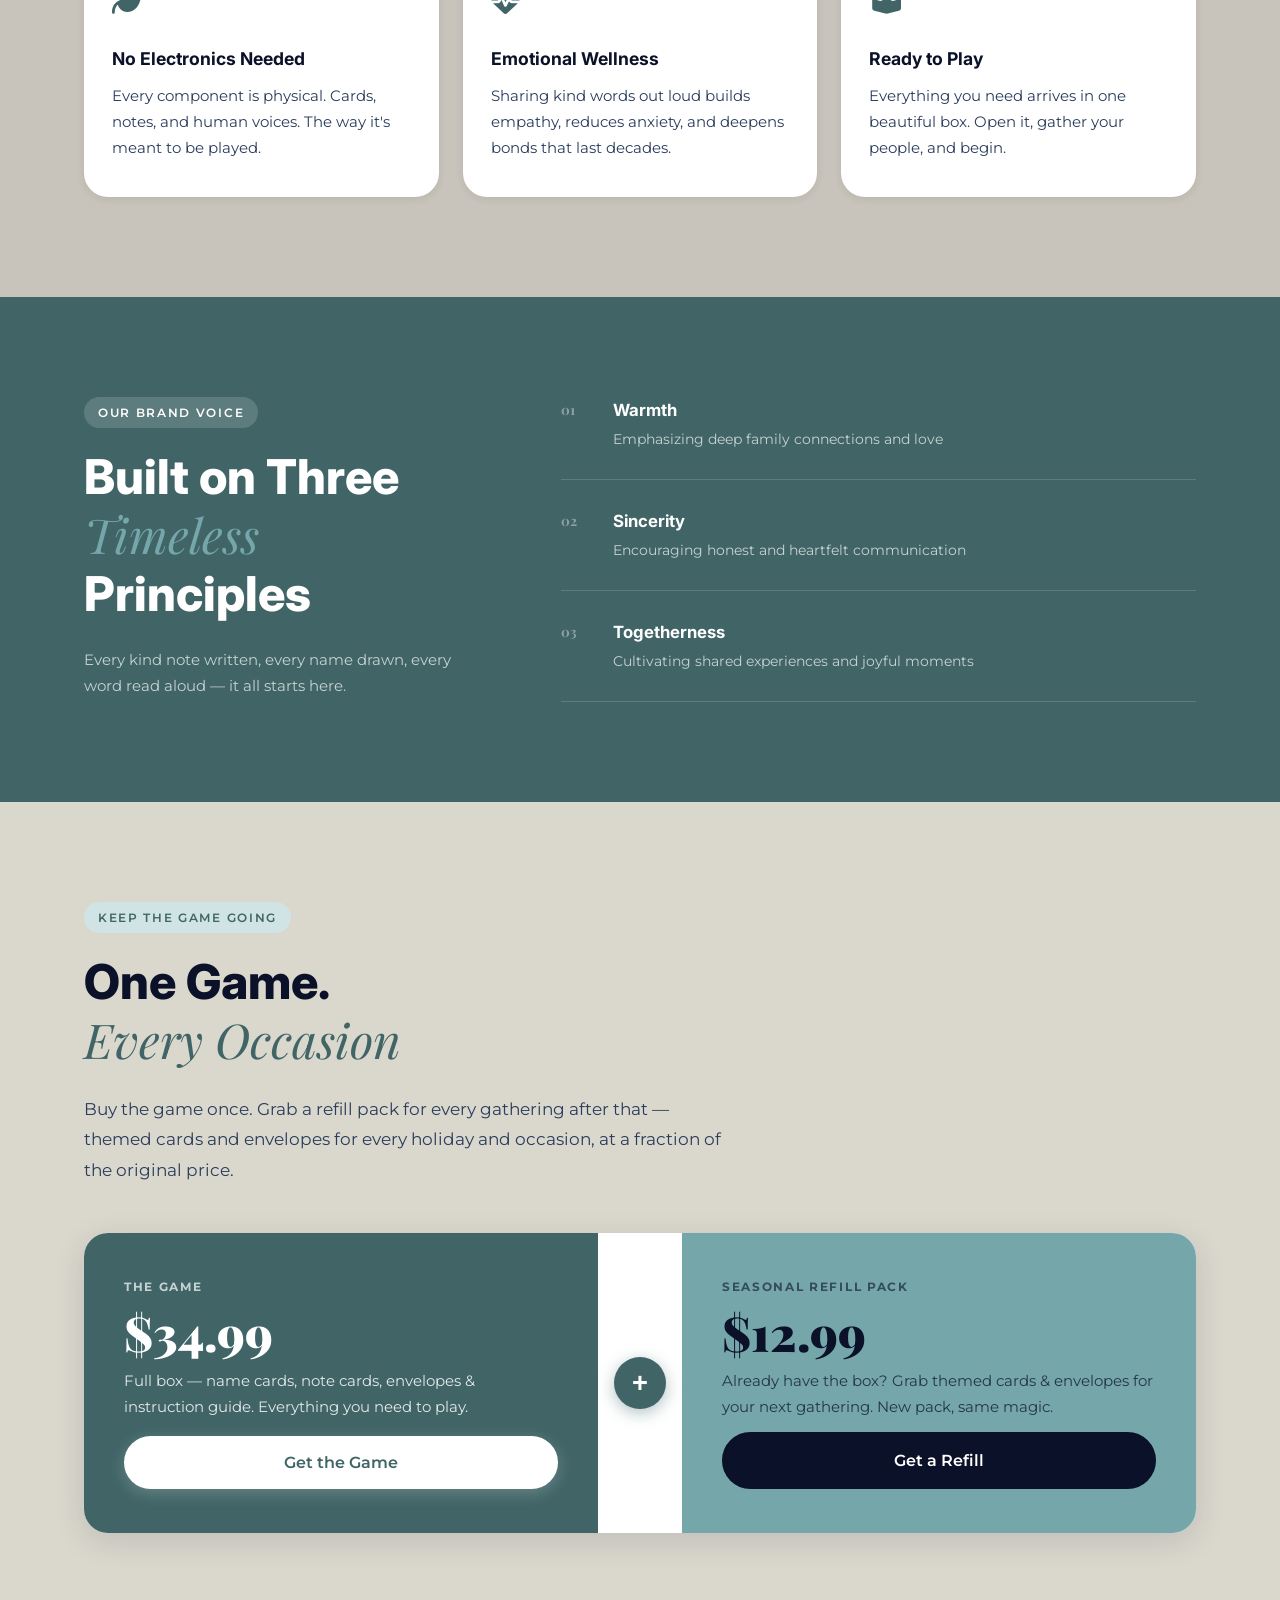
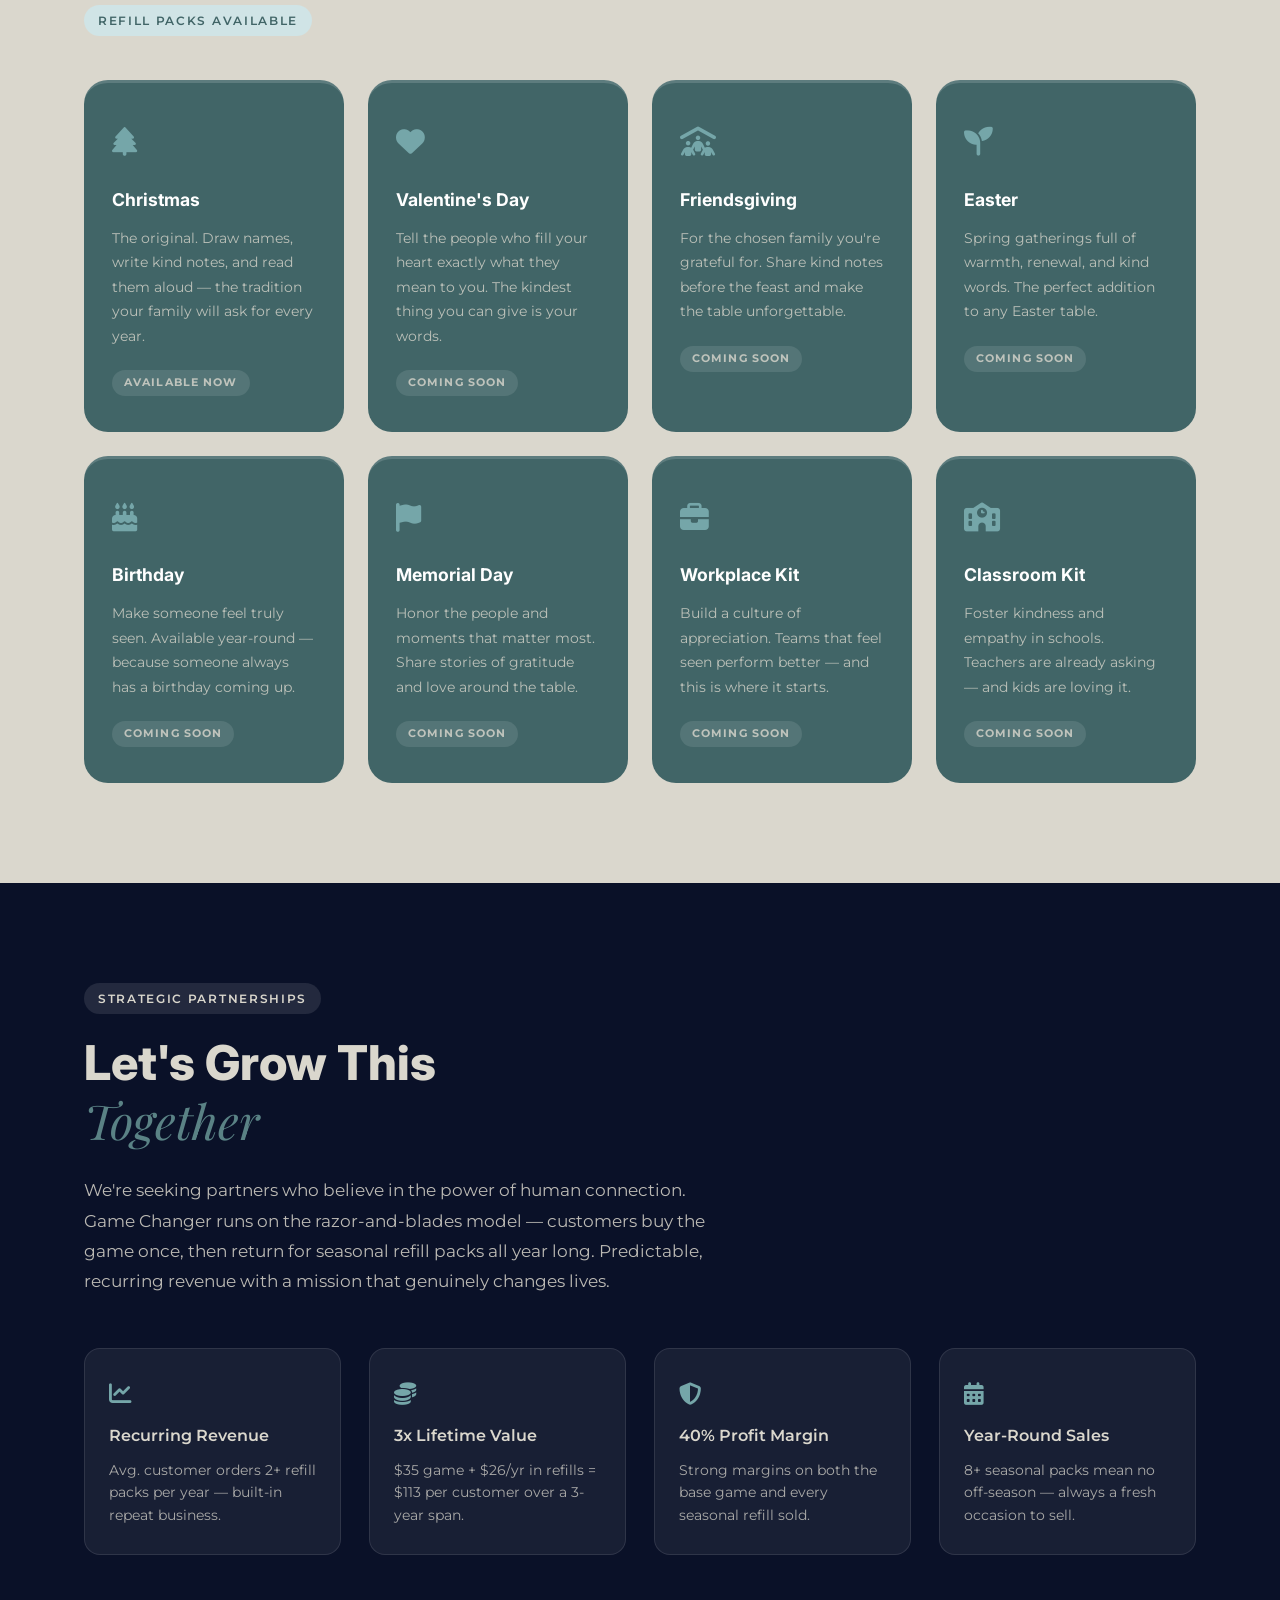
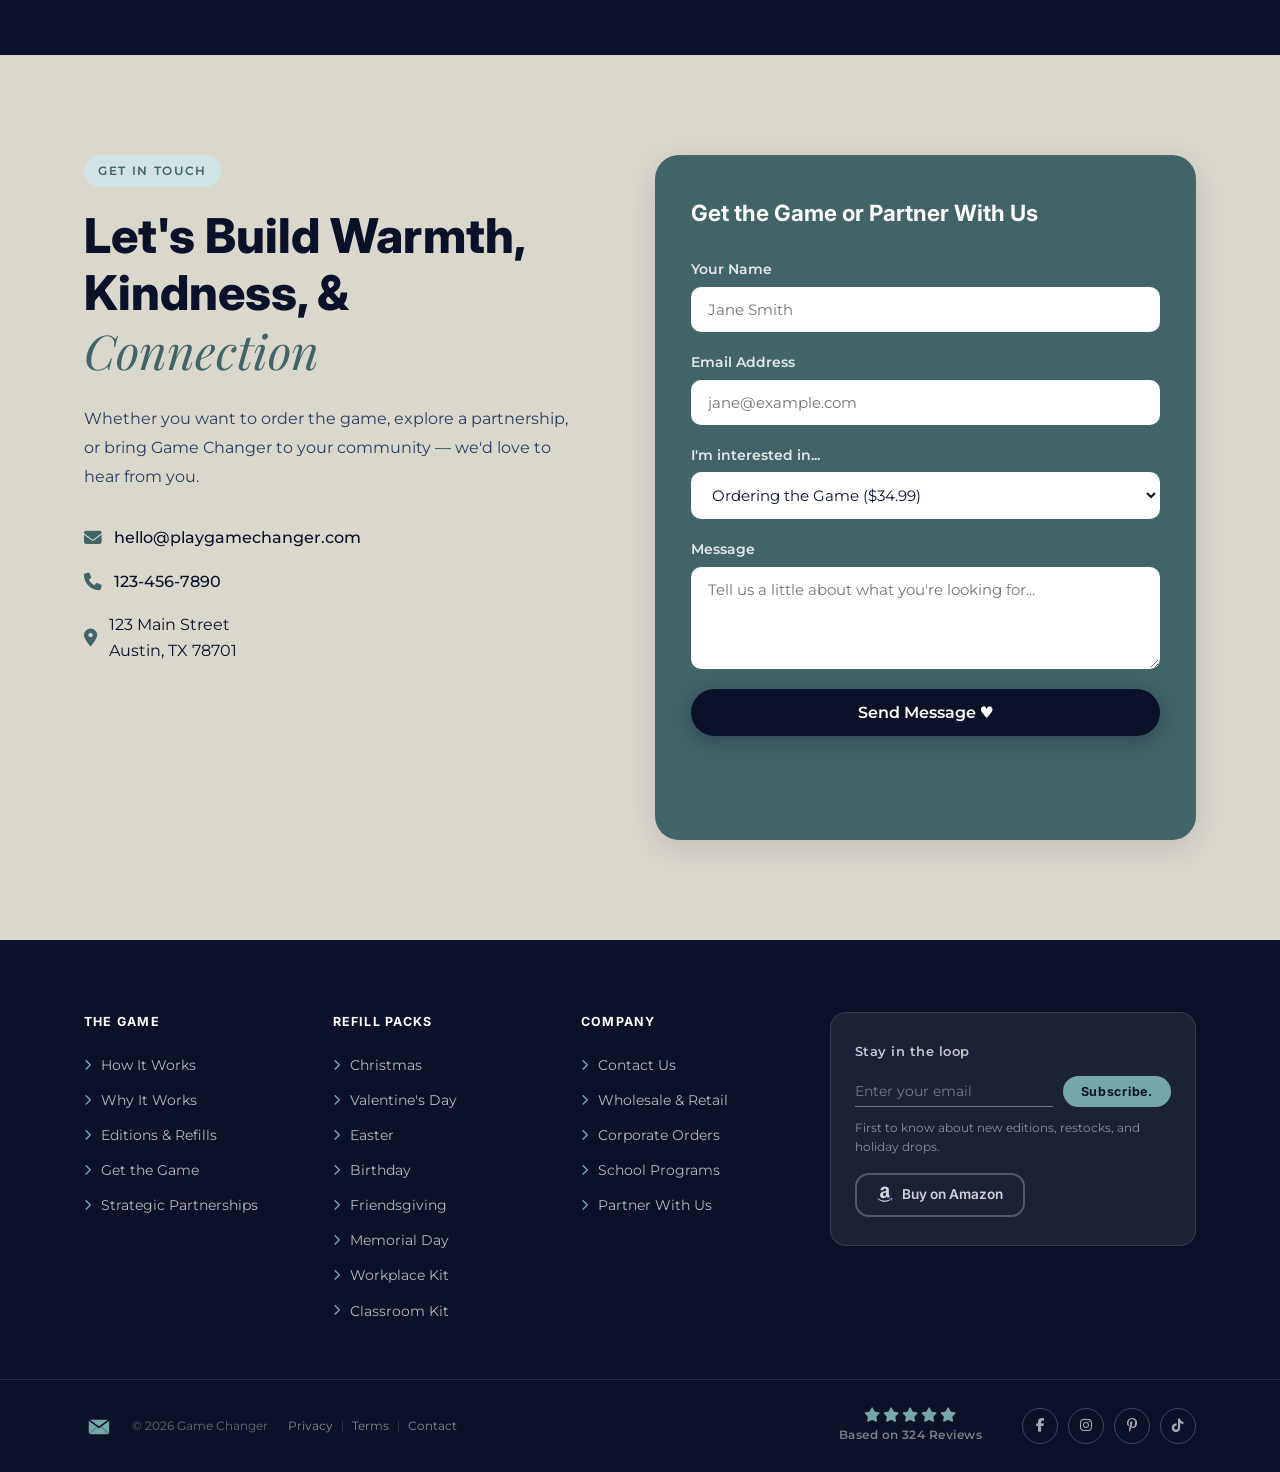
==== commit a360277c: "Footer: move Amazon button to newsletter column, one-line copyright bar - Amazon buy button moved fr" ====
--- a/secret-kindness-game/index.html
+++ b/secret-kindness-game/index.html
@@ -301,12 +301,6 @@
           <a href="#contact" class="btn btn-ghost">Get a Refill</a>
         </div>
       </div>
-      <div class="store-links">
-        <a href="#" class="store-btn">
-          <i class="fa-brands fa-amazon" aria-hidden="true"></i>
-          <span>Buy on Amazon</span>
-        </a>
-      </div>
 
       <div class="section-label" style="margin-top: 56px;">Refill Packs Available</div>
       <div class="editions-grid" style="margin-top: 24px;">
@@ -521,6 +515,10 @@
               <button class="footer-newsletter-btn" type="button">Subscribe.</button>
             </div>
             <p class="footer-newsletter-note">First to know about new editions, restocks, and holiday drops.</p>
+            <a href="#" class="store-btn store-btn-footer">
+              <i class="fa-brands fa-amazon" aria-hidden="true"></i>
+              <span>Buy on Amazon</span>
+            </a>
           </div>
         </div>
 
--- a/secret-kindness-game/style.css
+++ b/secret-kindness-game/style.css
@@ -807,6 +807,20 @@
 }
 .store-btn i { font-size: 1.25rem; }
 
+.store-btn-footer {
+  margin-top: 16px;
+  border-color: rgba(255,255,255,0.25);
+  color: rgba(255,255,255,0.8);
+  font-size: 0.85rem;
+  padding: 9px 20px;
+}
+.store-btn-footer i { font-size: 1.1rem; }
+.store-btn-footer:hover {
+  background: rgba(255,255,255,0.08);
+  border-color: rgba(255,255,255,0.45);
+  color: var(--white);
+}
+
 .editions {
   padding: 100px 0;
   background: var(--cream);
@@ -1185,10 +1199,9 @@
 
 .footer-bottom-legal {
   display: flex;
-  flex-direction: column;
-  align-items: center;
-  gap: 6px;
-  text-align: center;
+  flex-direction: row;
+  align-items: center;
+  gap: 20px;
 }
 .footer-bottom-legal > p {
   font-size: 0.76rem;
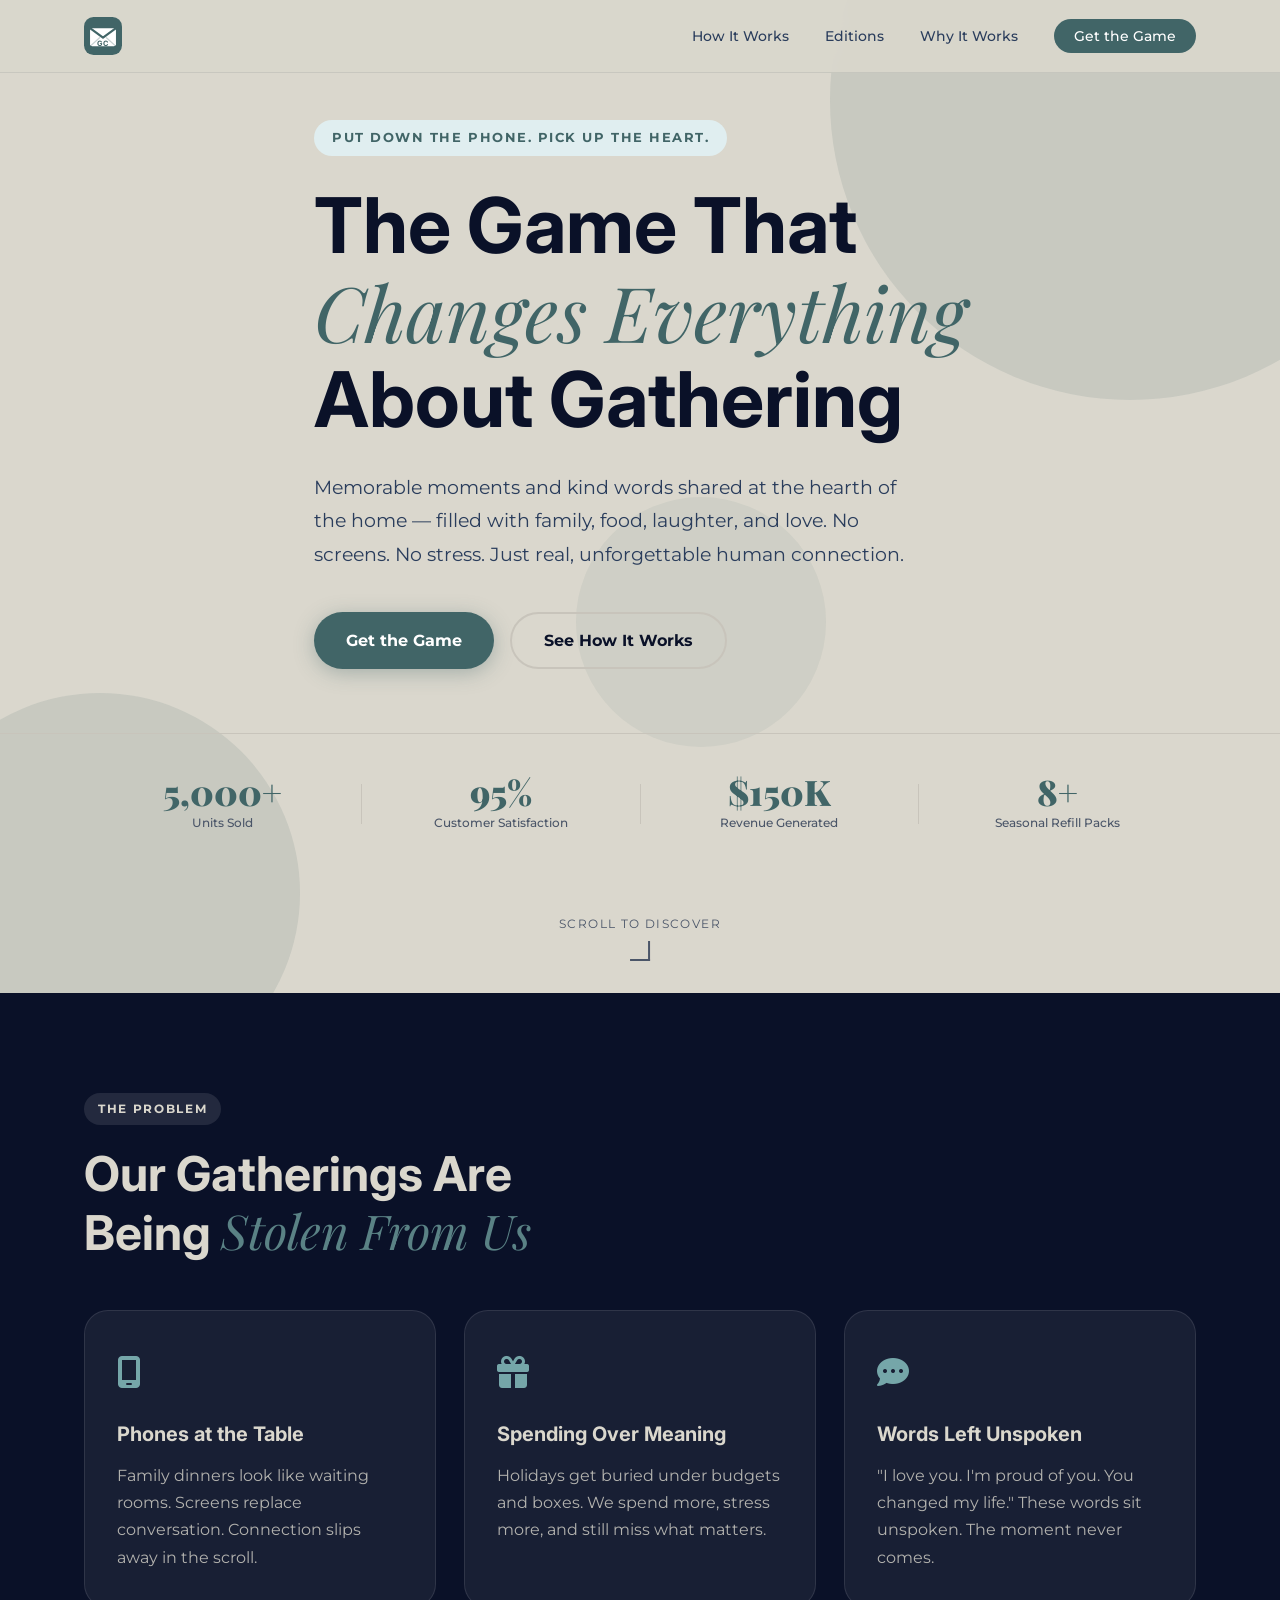
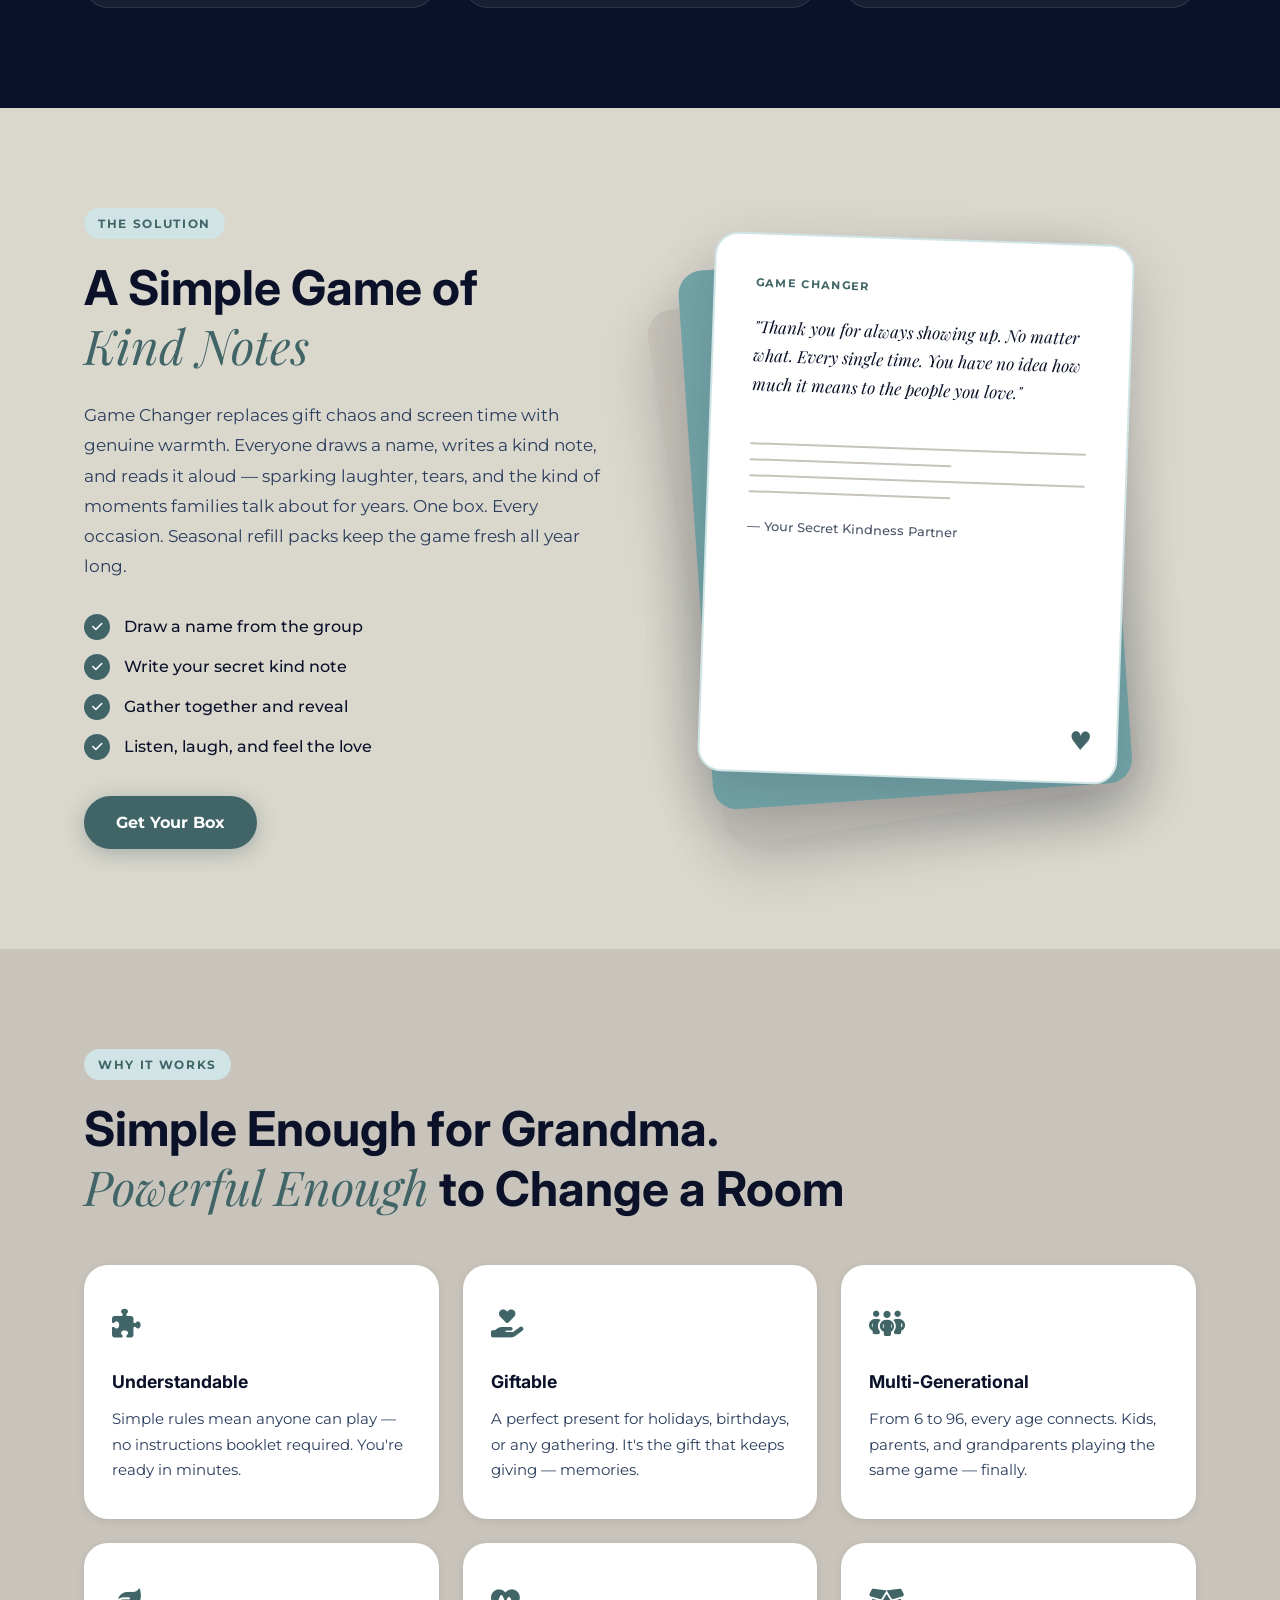
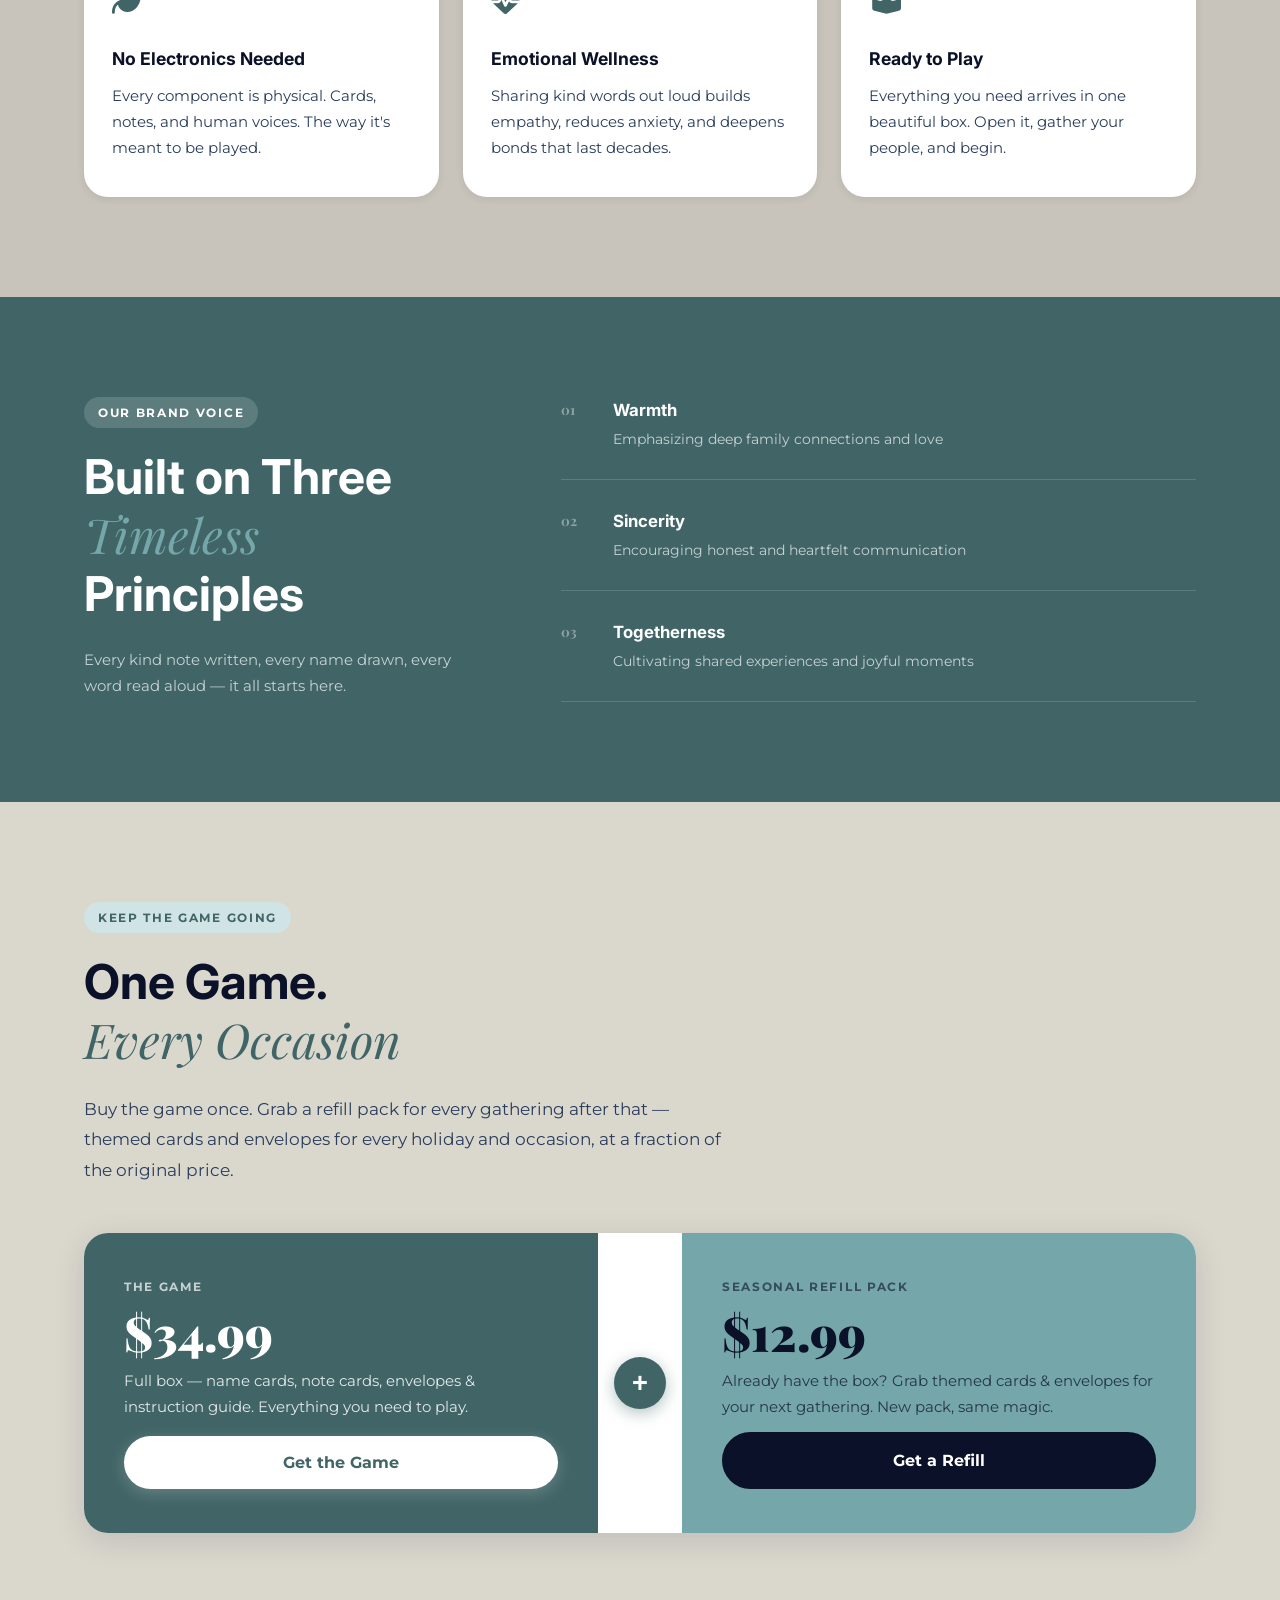
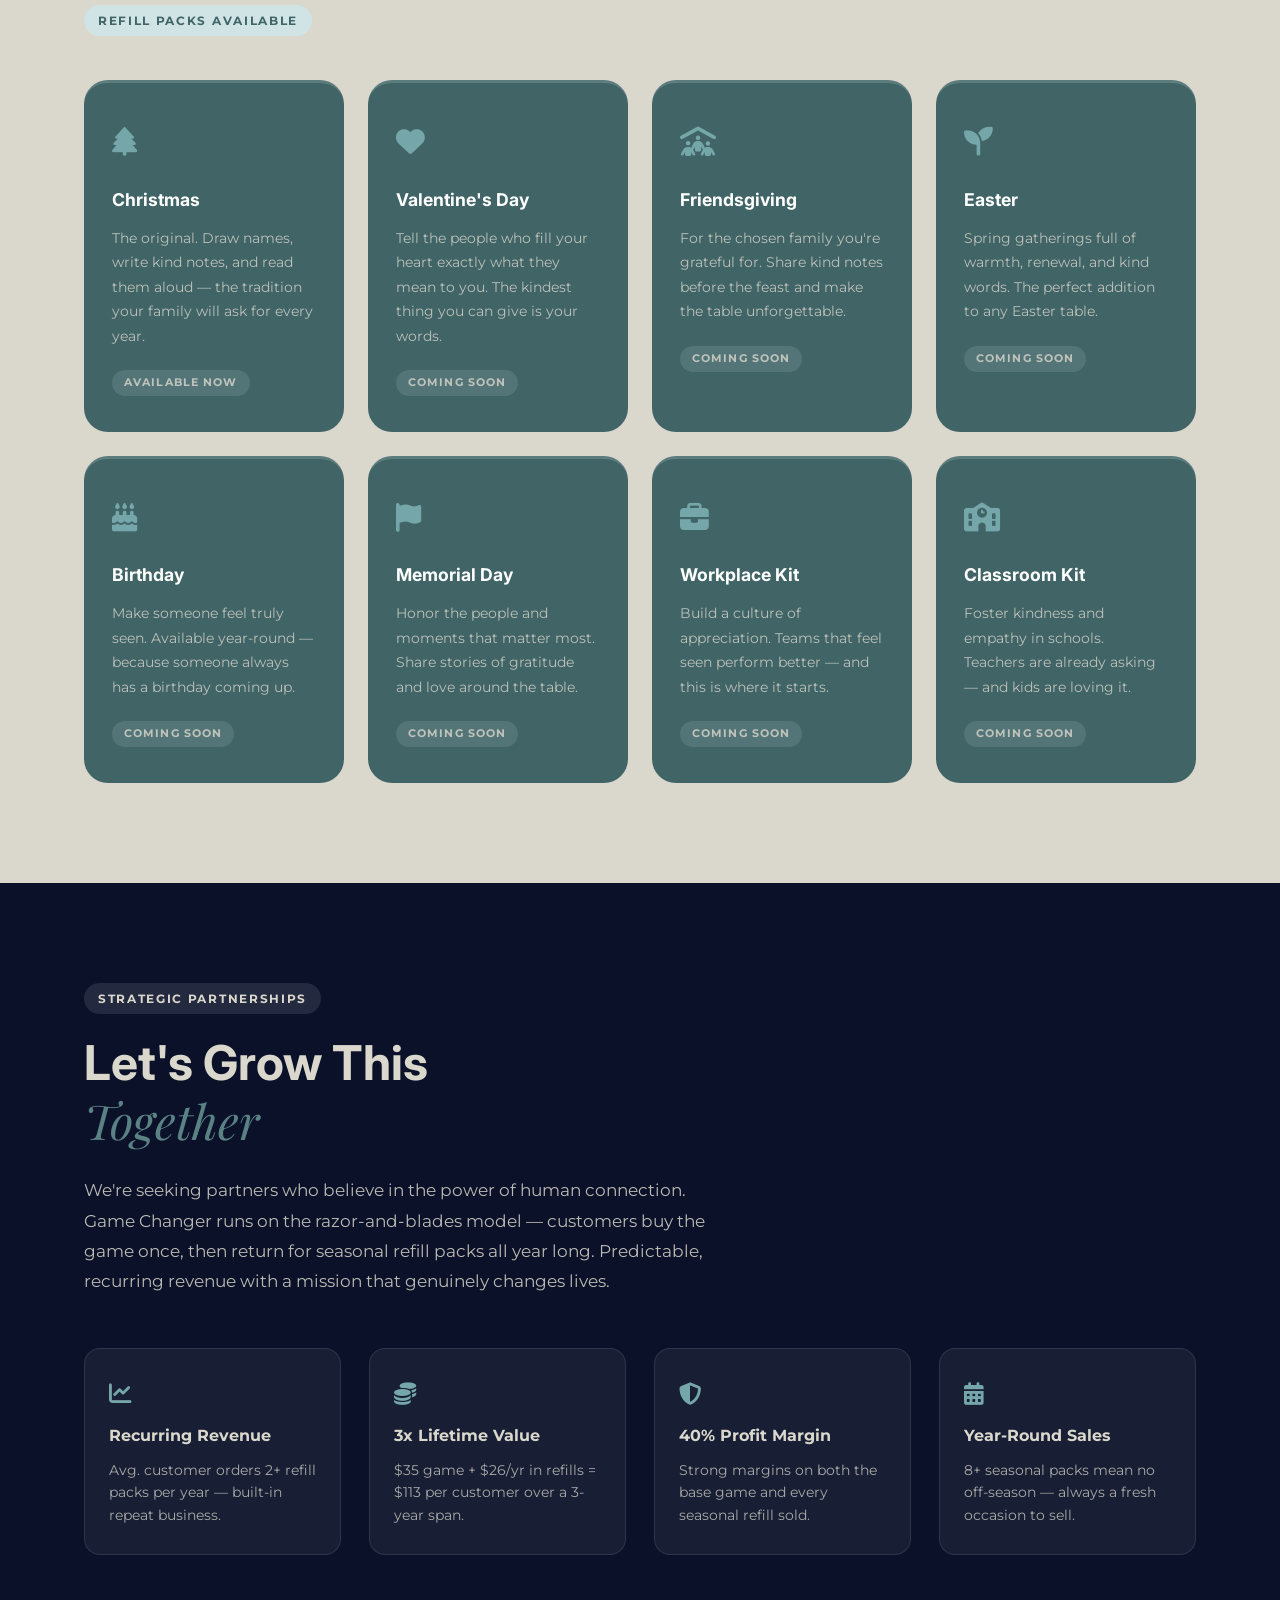
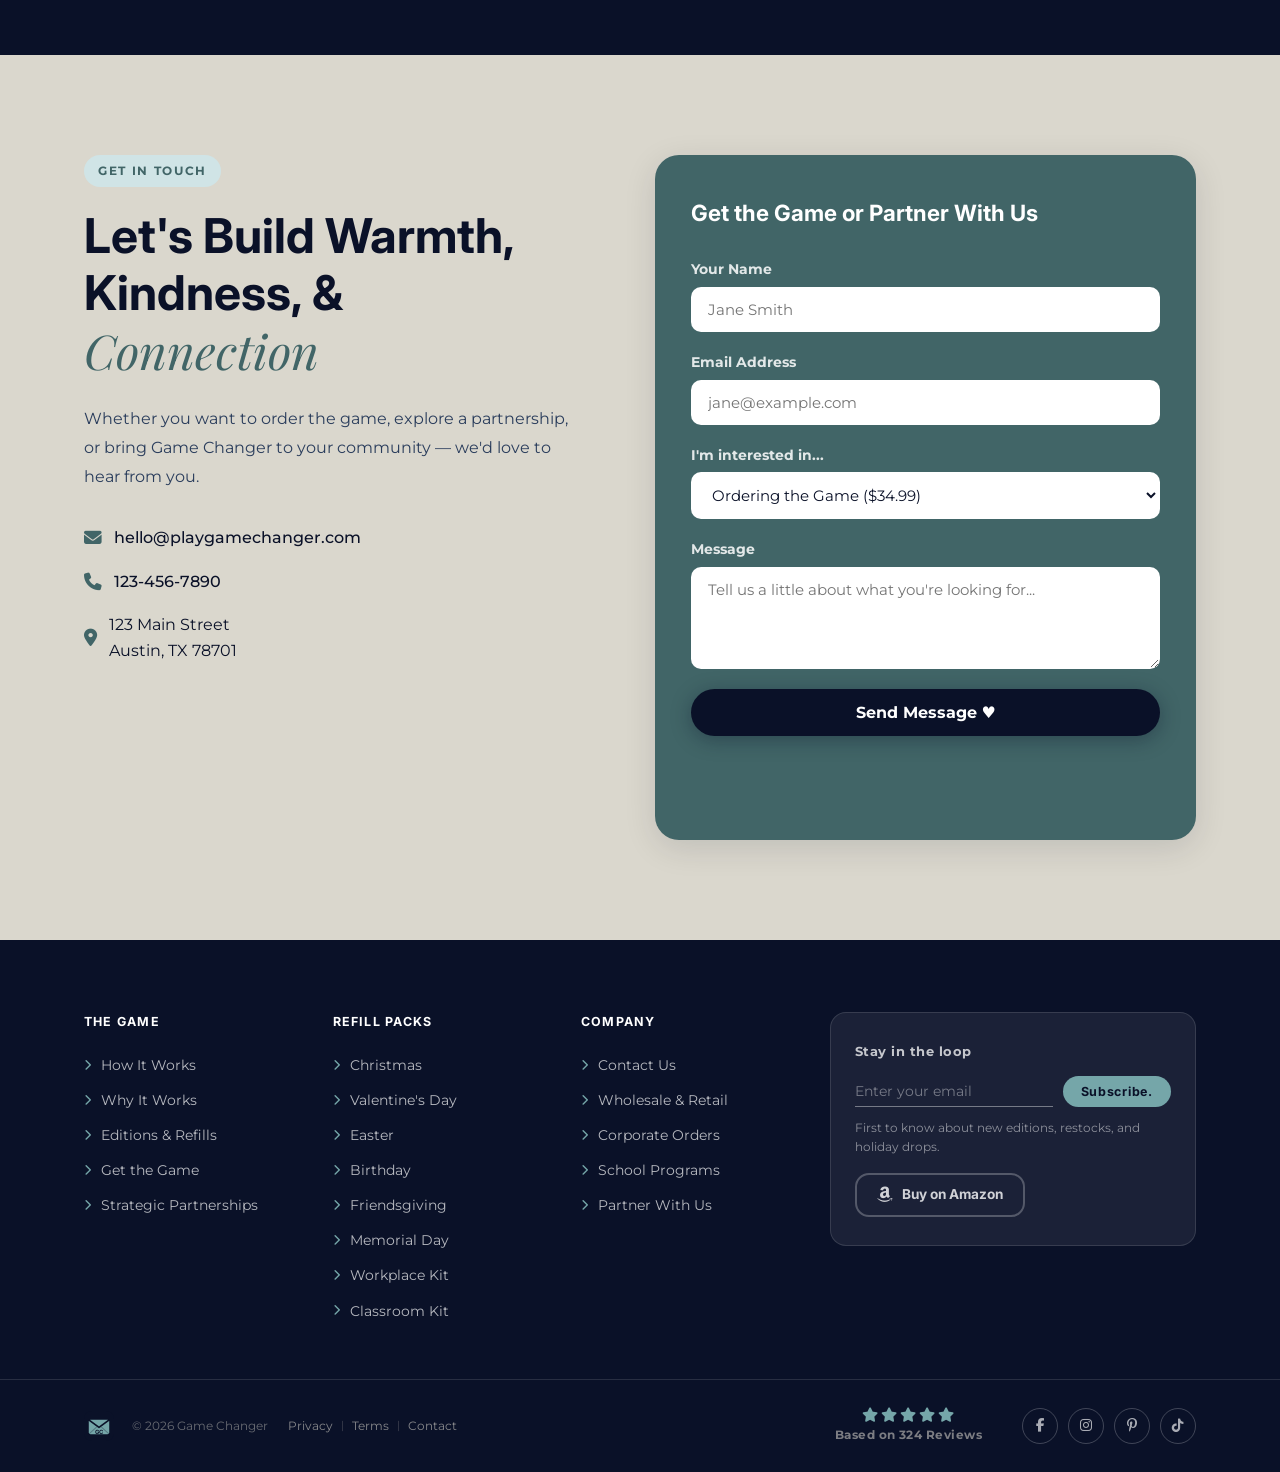
==== commit 862a976c: "Logo: add GC lettermark inside envelope body Small Inter 700 'GC' sits in the lower envelope body be" ====
--- a/secret-kindness-game/index.html
+++ b/secret-kindness-game/index.html
@@ -24,8 +24,10 @@
           <!-- Sealed flap fold -->
           <path d="M7 13 L22 24 L37 13" stroke="#416567" stroke-width="2.5" stroke-linejoin="round" fill="none"/>
           <!-- Bottom corner folds -->
-          <path d="M7 34 L18 24" stroke="rgba(65,101,103,0.35)" stroke-width="1.5" stroke-linecap="round"/>
-          <path d="M37 34 L26 24" stroke="rgba(65,101,103,0.35)" stroke-width="1.5" stroke-linecap="round"/>
+          <path d="M7 34 L18 24" stroke="rgba(65,101,103,0.3)" stroke-width="1.5" stroke-linecap="round"/>
+          <path d="M37 34 L26 24" stroke="rgba(65,101,103,0.3)" stroke-width="1.5" stroke-linecap="round"/>
+          <!-- GC lettermark -->
+          <text x="22" y="33" text-anchor="middle" font-family="Inter,system-ui,sans-serif" font-size="8.5" font-weight="700" fill="#416567" letter-spacing="0.5">GC</text>
         </svg>
       </a>
       <ul class="nav-links">
@@ -535,8 +537,10 @@
             <!-- Sealed flap fold -->
             <path d="M7 13 L22 24 L37 13" stroke="#0A1128" stroke-width="2.5" stroke-linejoin="round" fill="none"/>
             <!-- Bottom corner folds -->
-            <path d="M7 34 L18 24" stroke="rgba(10,17,40,0.35)" stroke-width="1.5" stroke-linecap="round"/>
-            <path d="M37 34 L26 24" stroke="rgba(10,17,40,0.35)" stroke-width="1.5" stroke-linecap="round"/>
+            <path d="M7 34 L18 24" stroke="rgba(10,17,40,0.3)" stroke-width="1.5" stroke-linecap="round"/>
+            <path d="M37 34 L26 24" stroke="rgba(10,17,40,0.3)" stroke-width="1.5" stroke-linecap="round"/>
+            <!-- GC lettermark -->
+            <text x="22" y="33" text-anchor="middle" font-family="Inter,system-ui,sans-serif" font-size="8.5" font-weight="700" fill="#0A1128" letter-spacing="0.5">GC</text>
           </svg>
           <div class="footer-bottom-legal">
             <p>© 2026 Game Changer</p>
--- a/secret-kindness-game/style.css
+++ b/secret-kindness-game/style.css
@@ -47,7 +47,7 @@
 .section-label {
   display: inline-block;
   font-size: 0.75rem;
-  font-weight: 600;
+  font-weight: 700;
   letter-spacing: 0.14em;
   text-transform: uppercase;
   color: var(--orange);
@@ -60,7 +60,7 @@
 .section-title {
   font-family: var(--font-heading);
   font-size: clamp(2rem, 4vw, 3rem);
-  font-weight: 800;
+  font-weight: 700;
   line-height: 1.2;
   color: var(--brown);
   margin-bottom: 24px;
@@ -82,7 +82,7 @@
   border-radius: 100px;
   font-family: var(--font-sans);
   font-size: 1rem;
-  font-weight: 600;
+  font-weight: 700;
   text-decoration: none;
   cursor: pointer;
   border: none;
@@ -259,7 +259,7 @@
 .hero-badge {
   display: inline-block;
   font-size: 0.8rem;
-  font-weight: 600;
+  font-weight: 700;
   letter-spacing: 0.12em;
   text-transform: uppercase;
   color: var(--green);
@@ -272,7 +272,7 @@
 .hero-headline {
   font-family: var(--font-heading);
   font-size: clamp(2.8rem, 6vw, 5rem);
-  font-weight: 800;
+  font-weight: 700;
   line-height: 1.1;
   color: var(--brown);
   margin-bottom: 28px;
@@ -798,7 +798,7 @@
   background: transparent;
   font-family: var(--font-heading);
   font-size: 1rem;
-  font-weight: 600;
+  font-weight: 700;
   transition: background 0.2s, color 0.2s;
 }
 .store-btn:hover {
@@ -924,7 +924,7 @@
 .reason strong {
   display: block;
   font-size: 1rem;
-  font-weight: 600;
+  font-weight: 700;
   color: var(--cream);
 }
 .reason p { font-size: 0.88rem; color: rgba(218,215,205,0.75); line-height: 1.6; }
@@ -1003,7 +1003,7 @@
 
 .form-group label {
   font-size: 0.85rem;
-  font-weight: 600;
+  font-weight: 700;
   color: rgba(255,255,255,0.85);
 }
 
@@ -1101,7 +1101,7 @@
 }
 .footer-newsletter-label {
   font-size: 0.82rem;
-  font-weight: 600;
+  font-weight: 700;
   color: rgba(255,255,255,0.75);
   margin-bottom: 14px;
   letter-spacing: 0.04em;
@@ -1164,7 +1164,7 @@
 }
 .footer-stars-label {
   font-size: 0.72rem;
-  font-weight: 600;
+  font-weight: 700;
   color: rgba(218,215,205,0.55);
   letter-spacing: 0.04em;
 }
